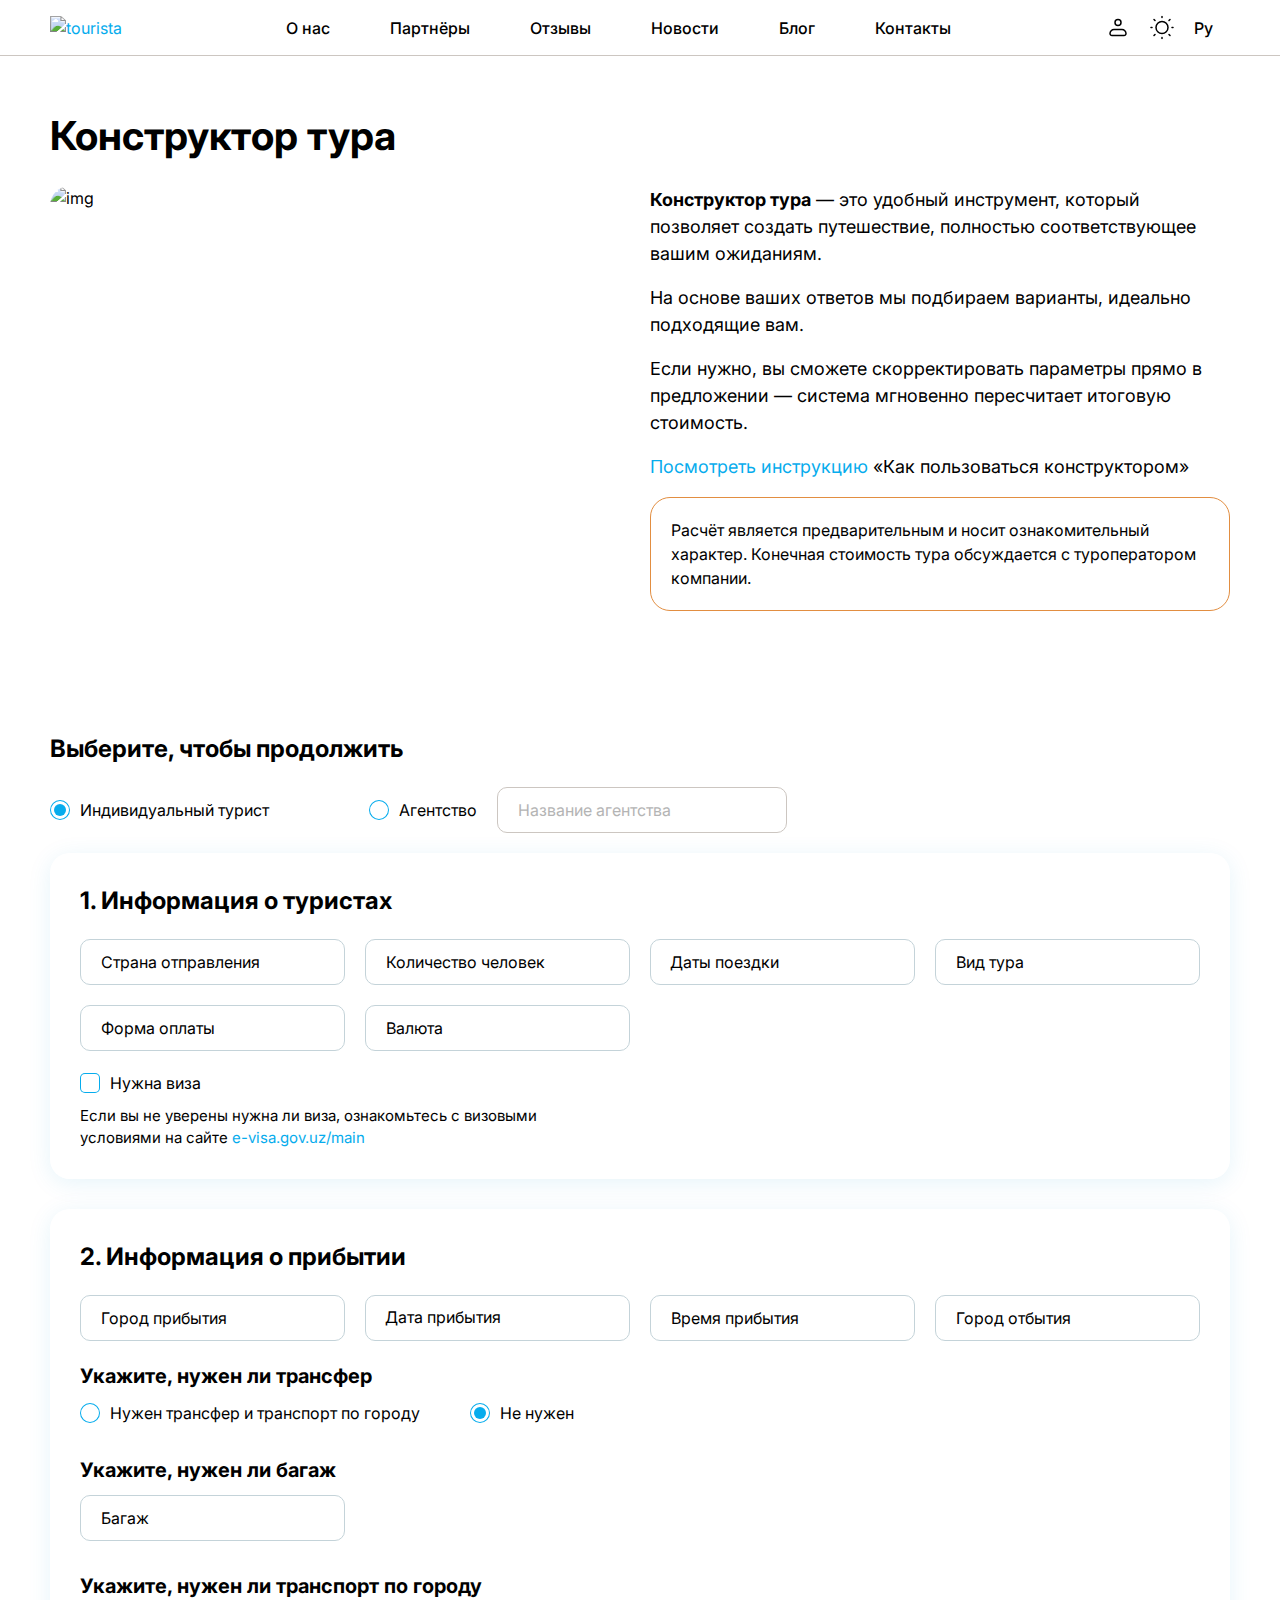
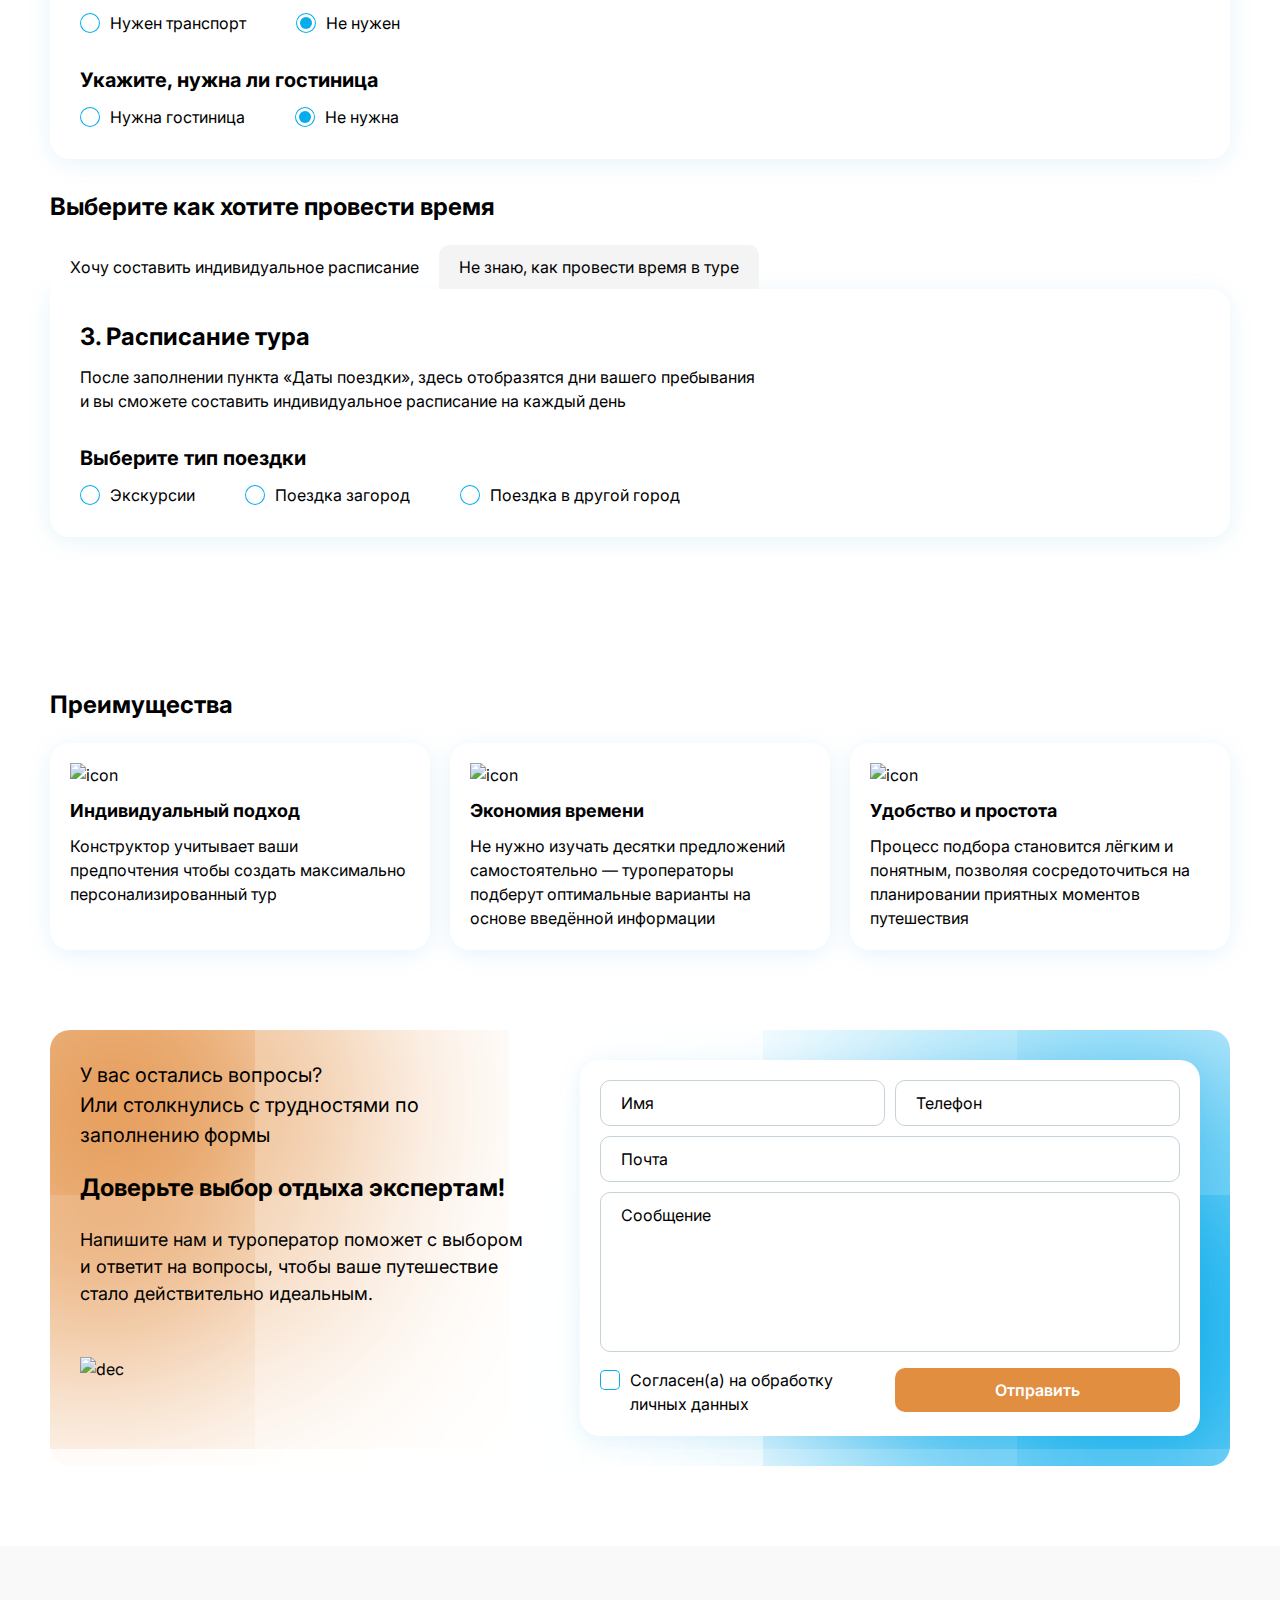
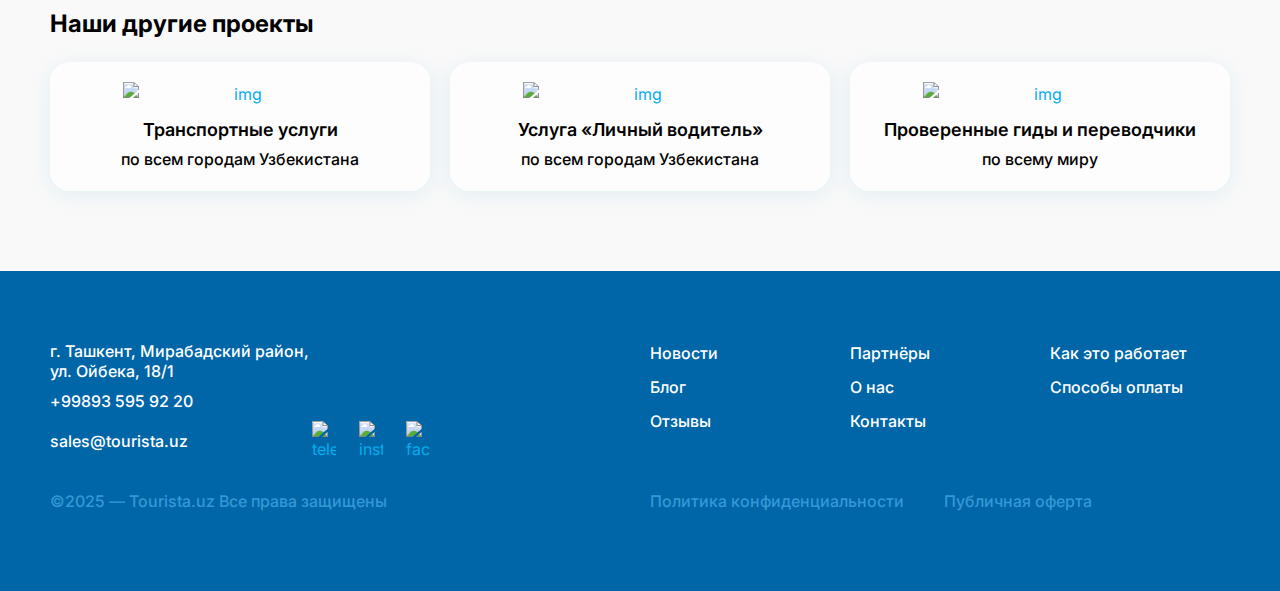
==== index.html @ d648e679 "Add files via upload" ====
<!DOCTYPE html>
<html lang="ru">
<head>

    <title>Tourista</title>
    <meta content="width=device-width,maximum-scale=1,initial-scale=1,user-scalable=0" name="viewport">
    <meta http-equiv="Content-Type" content="text/html;charset=UTF-8">
    
    <link rel="stylesheet" href="css/style.css" media="all">
    <link rel="stylesheet" href="css/swiper-bundle.min.css" media="all">
    <link rel="stylesheet" href="css/lightpick.min.css" media="all">

    <link href="favicon.ico" rel="shortcut icon">

</head>

<body>  

    <!-- wrapper Start -->
    <div class="wrapper">

        <!-- header Start -->
        <header class="header">
            <div class="header__container">
                <div class="header__in">
                    <div class="header__logo">
                        <a href="#">
                            <img src="img/src/logo.svg" alt="tourista">
                        </a>
                    </div>
                    <div class="header__md-col">
                        <nav class="main-nav">
                            <ul>
                                <li>
                                    <a href="#">О нас</a>
                                </li>
                                <li>
                                    <a href="#">Партнёры</a>
                                </li>
                                <li>
                                    <a href="#">Отзывы</a>
                                </li>
                                <li>
                                    <a href="#">Новости</a>
                                </li>
                                <li>
                                    <a href="#">Блог</a>
                                </li>
                                <li>
                                    <a href="#">Контакты</a>
                                </li>
                            </ul>
                        </nav>
                        <span class="header__phone">
                            <a href="tel:+998935959220">+99893 595 92 20</a>
                        </span>
                    </div>
                    <div class="user-panel">
                        <a href="#" class="personal-account">
                            <svg width="24" height="25" viewBox="0 0 24 25" fill="none" xmlns="http://www.w3.org/2000/svg">
                                <path d="M4 18.5C4 17.4391 4.42143 16.4217 5.17157 15.6716C5.92172 14.9214 6.93913 14.5 8 14.5H16C17.0609 14.5 18.0783 14.9214 18.8284 15.6716C19.5786 16.4217 20 17.4391 20 18.5C20 19.0304 19.7893 19.5391 19.4142 19.9142C19.0391 20.2893 18.5304 20.5 18 20.5H6C5.46957 20.5 4.96086 20.2893 4.58579 19.9142C4.21071 19.5391 4 19.0304 4 18.5Z" stroke-width="1.5" stroke-linejoin="round"/>
                                <path d="M12 10.5C13.6569 10.5 15 9.15685 15 7.5C15 5.84315 13.6569 4.5 12 4.5C10.3431 4.5 9 5.84315 9 7.5C9 9.15685 10.3431 10.5 12 10.5Z" stroke-width="1.5"/>
                            </svg>
                        </a>
                        <span class="color-btn">
                            <svg width="24" height="25" viewBox="0 0 24 25" fill="none" xmlns="http://www.w3.org/2000/svg">
                                <g clip-path="url(#clip0_8_1377)">
                                    <path d="M22 12.5H23M12 2.5V1.5M12 23.5V22.5M20 20.5L19 19.5M20 4.5L19 5.5M4 20.5L5 19.5M4 4.5L5 5.5M1 12.5H2M12 18.5C13.5913 18.5 15.1174 17.8679 16.2426 16.7426C17.3679 15.6174 18 14.0913 18 12.5C18 10.9087 17.3679 9.38258 16.2426 8.25736C15.1174 7.13214 13.5913 6.5 12 6.5C10.4087 6.5 8.88258 7.13214 7.75736 8.25736C6.63214 9.38258 6 10.9087 6 12.5C6 14.0913 6.63214 15.6174 7.75736 16.7426C8.88258 17.8679 10.4087 18.5 12 18.5Z" stroke-width="1.5" stroke-linecap="round" stroke-linejoin="round"/>
                                </g>
                                <defs>
                                    <clipPath id="clip0_8_1377">
                                        <rect width="24" height="24" fill="white" transform="translate(0 0.5)"/>
                                    </clipPath>
                                </defs>
                            </svg>
                        </span>
                        <div class="language">
                            <span class="language__text">Ру</span>
                            <div class="language__dropdown">
                                <ul class="language__list">
                                    <li>
                                        <a href="#">En</a>
                                    </li> 
                                    <li>
                                        <a href="#">Uz</a>
                                    </li>
                                </ul>
                            </div>
                        </div>
                    </div>
                    <div class="menu-btn"></div>
                </div>
            </div>
        </header>
        <!-- header end -->

        <!-- main Start -->
        <main class="main">
            <section class="info-section">
                <div class="info-section__container">
                    <h1 class="big-title">Конструктор тура</h1>
                    <div class="tour-info">
                        <div class="tour-info__img">
                            <img src="img/src/tour-img.jpg" alt="img">
                        </div>
                        <div class="tour-info__description">
                            <p><strong>Конструктор тура</strong> — это удобный инструмент, который позволяет создать путешествие, полностью соответствующее вашим ожиданиям.</p>
                            <p>На основе ваших ответов мы подбираем варианты, идеально подходящие вам.</p>
                            <p>Если нужно, вы сможете скорректировать параметры прямо в предложении — система мгновенно пересчитает итоговую стоимость.</p>
                            <p><a href="#">Посмотреть инструкцию</a> «Как пользоваться конструктором»</p>
                            <div class="note">
                                <p>Расчёт является предварительным и носит ознакомительный характер. Конечная стоимость тура обсуждается с туроператором компании.</p>
                            </div>
                        </div>
                    </div>
                </div>
            </section>
            <section class="constructor-section">
                <div class="constructor-section__dec"></div>
                <div class="constructor-section__container">
                    <div class="constructor-section__in">
                        <div class="constructor">
                            <form>
                                <h2 class="title">Выберите, чтобы продолжить</h2>
                                <div class="user-type-panel">
                                    <div class="user-type-panel__item">
                                        <div class="radio">
                                            <input id="tourist" type="radio" name="user-type" checked>
                                            <label for="tourist">Индивидуальный турист</label>
                                        </div>
                                    </div>
                                    <div class="user-type-panel__item">
                                        <div class="radio">
                                            <input id="agency" type="radio" name="user-type">
                                            <label for="agency">Агентство</label>
                                        </div>
                                        <input class="user-type-panel__agency-name" type="text" placeholder="Название агентства" disabled>
                                    </div>
                                </div>
                                <div class="constructor-widget">
                                    <h3 class="title">1. Информация о туристах</h3>
                                    <div class="field-list field-list_indent-bt-sm">
                                        <div class="field-list__item">
                                            <div class="select">
                                                <input type="text">
                                                <span class="select__placeholder-text">Страна отправления</span>
                                                <span class="select__text"></span>
                                                <div class="select__dropdown">
                                                    <div class="vertical-scroll swiper">
                                                        <div class="swiper-wrapper">
                                                            <div class="swiper-slide">
                                                                <ul>
                                                                    <li>Алжир</li>
                                                                    <li>Аргентина</li>  
                                                                    <li>Беларусь</li>  
                                                                    <li>Бельгия</li>  
                                                                    <li>Великобритания</li>  
                                                                    <li>Германия</li>  
                                                                    <li>Египет</li>  
                                                                    <li>Индия</li>  
                                                                    <li>Италия</li>  
                                                                    <li>Испания</li>  
                                                                    <li>Канада</li>  
                                                                    <li>Китай</li>  
                                                                    <li>США</li>  
                                                                    <li>Франция</li>
                                                                </ul>
                                                            </div>
                                                        </div>
                                                        <div class="swiper-scrollbar"></div>
                                                    </div>
                                                </div>
                                            </div>
                                        </div>
                                        <div class="field-list__item">
                                            <div class="select-quantity">
                                                <input class="select-quantity__main-input" type="text">
                                                <span class="select-quantity__placeholder-text">Количество человек</span>
                                                <span class="select-quantity__text"></span>
                                                <div class="select-quantity__dropdown">
                                                    <div class="switch-input-list">
                                                        <div class="switch-input switch-input_border-none">
                                                            <span class="switch-input__remove">Убрать</span>
                                                            <div class="switch-input__in">
                                                                <input type="text">
                                                                <div class="switch-input__number-wrap">
                                                                    <span class="switch-input__number"></span>
                                                                </div>
                                                                <span class="switch-input__text">Взрослых</span>
                                                            </div>
                                                            <span class="switch-input__add">Добавить</span>
                                                        </div>
                                                        <div id="year-1" class="switch-input hidden">
                                                            <span class="switch-input__remove">Убрать</span>
                                                            <div class="switch-input__in">
                                                                <span class="switch-input__text">До года</span>
                                                                <input type="text">
                                                                <div class="switch-input__number-wrap">
                                                                    (<span class="switch-input__number"></span>)
                                                                </div>
                                                            </div>
                                                            <span class="switch-input__add">Добавить</span>
                                                        </div>
                                                        <div id="year-2" class="switch-input hidden">
                                                            <span class="switch-input__remove">Убрать</span>
                                                            <div class="switch-input__in">
                                                                <span class="switch-input__text">2 года</span>
                                                                <input type="text">
                                                                <div class="switch-input__number-wrap">
                                                                    (<span class="switch-input__number"></span>)
                                                                </div>
                                                            </div>
                                                            <span class="switch-input__add">Добавить</span>
                                                        </div>
                                                        <div id="year-3" class="switch-input hidden">
                                                            <span class="switch-input__remove">Убрать</span>
                                                            <div class="switch-input__in">
                                                                <span class="switch-input__text">3 года</span>
                                                                <input type="text">
                                                                <div class="switch-input__number-wrap">
                                                                    (<span class="switch-input__number"></span>)
                                                                </div>
                                                            </div>
                                                            <span class="switch-input__add">Добавить</span>
                                                        </div>
                                                        <div id="year-4" class="switch-input hidden">
                                                            <span class="switch-input__remove">Убрать</span>
                                                            <div class="switch-input__in">
                                                                <span class="switch-input__text">4 года</span>
                                                                <input type="text">
                                                                <div class="switch-input__number-wrap">
                                                                    (<span class="switch-input__number"></span>)
                                                                </div>
                                                            </div>
                                                            <span class="switch-input__add">Добавить</span>
                                                        </div>
                                                        <div id="year-5" class="switch-input hidden">
                                                            <span class="switch-input__remove">Убрать</span>
                                                            <div class="switch-input__in">
                                                                <span class="switch-input__text">5 лет</span>
                                                                <input type="text">
                                                                <div class="switch-input__number-wrap">
                                                                    (<span class="switch-input__number"></span>)
                                                                </div>
                                                            </div>
                                                            <span class="switch-input__add">Добавить</span>
                                                        </div>
                                                        <div id="year-6" class="switch-input hidden">
                                                            <span class="switch-input__remove">Убрать</span>
                                                            <div class="switch-input__in">
                                                                <span class="switch-input__text">6 лет</span>
                                                                <input type="text">
                                                                <div class="switch-input__number-wrap">
                                                                    (<span class="switch-input__number"></span>)
                                                                </div>
                                                            </div>
                                                            <span class="switch-input__add">Добавить</span>
                                                        </div>
                                                        <div id="year-7" class="switch-input hidden">
                                                            <span class="switch-input__remove">Убрать</span>
                                                            <div class="switch-input__in">
                                                                <span class="switch-input__text">7 лет</span>
                                                                <input type="text">
                                                                <div class="switch-input__number-wrap">
                                                                    (<span class="switch-input__number"></span>)
                                                                </div>
                                                            </div>
                                                            <span class="switch-input__add">Добавить</span>
                                                        </div>
                                                        <div id="year-8" class="switch-input hidden">
                                                            <span class="switch-input__remove">Убрать</span>
                                                            <div class="switch-input__in">
                                                                <span class="switch-input__text">8 лет</span>
                                                                <input type="text">
                                                                <div class="switch-input__number-wrap">
                                                                    (<span class="switch-input__number"></span>)
                                                                </div>
                                                            </div>
                                                            <span class="switch-input__add">Добавить</span>
                                                        </div>
                                                        <div id="year-9" class="switch-input hidden">
                                                            <span class="switch-input__remove">Убрать</span>
                                                            <div class="switch-input__in">
                                                                <span class="switch-input__text">9 лет</span>
                                                                <input type="text">
                                                                <div class="switch-input__number-wrap">
                                                                    (<span class="switch-input__number"></span>)
                                                                </div>
                                                            </div>
                                                            <span class="switch-input__add">Добавить</span>
                                                        </div>
                                                        <div id="year-10" class="switch-input hidden">
                                                            <span class="switch-input__remove">Убрать</span>
                                                            <div class="switch-input__in">
                                                                <span class="switch-input__text">10 лет</span>
                                                                <input type="text">
                                                                <div class="switch-input__number-wrap">
                                                                    (<span class="switch-input__number"></span>)
                                                                </div>
                                                            </div>
                                                            <span class="switch-input__add">Добавить</span>
                                                        </div>
                                                        <div id="year-11" class="switch-input hidden">
                                                            <span class="switch-input__remove">Убрать</span>
                                                            <div class="switch-input__in">
                                                                <span class="switch-input__text">11 лет</span>
                                                                <input type="text">
                                                                <div class="switch-input__number-wrap">
                                                                    (<span class="switch-input__number"></span>)
                                                                </div>
                                                            </div>
                                                            <span class="switch-input__add">Добавить</span>
                                                        </div>
                                                        <div id="year-12" class="switch-input hidden">
                                                            <span class="switch-input__remove">Убрать</span>
                                                            <div class="switch-input__in">
                                                                <span class="switch-input__text">12 лет</span>
                                                                <input type="text">
                                                                <div class="switch-input__number-wrap">
                                                                    (<span class="switch-input__number"></span>)
                                                                </div>
                                                            </div>
                                                            <span class="switch-input__add">Добавить</span>
                                                        </div>
                                                        <div id="year-13" class="switch-input hidden">
                                                            <span class="switch-input__remove">Убрать</span>
                                                            <div class="switch-input__in">
                                                                <span class="switch-input__text">13 лет</span>
                                                                <input type="text">
                                                                <div class="switch-input__number-wrap">
                                                                    (<span class="switch-input__number"></span>)
                                                                </div>
                                                            </div>
                                                            <span class="switch-input__add">Добавить</span>
                                                        </div>
                                                        <div id="year-14" class="switch-input hidden">
                                                            <span class="switch-input__remove">Убрать</span>
                                                            <div class="switch-input__in">
                                                                <span class="switch-input__text">14 лет</span>
                                                                <input type="text">
                                                                <div class="switch-input__number-wrap">
                                                                    (<span class="switch-input__number"></span>)
                                                                </div>
                                                            </div>
                                                            <span class="switch-input__add">Добавить</span>
                                                        </div>
                                                        <div id="year-15" class="switch-input hidden">
                                                            <span class="switch-input__remove">Убрать</span>
                                                            <div class="switch-input__in">
                                                                <span class="switch-input__text">15 лет</span>
                                                                <input type="text">
                                                                <div class="switch-input__number-wrap">
                                                                    (<span class="switch-input__number"></span>)
                                                                </div>
                                                            </div>
                                                            <span class="switch-input__add">Добавить</span>
                                                        </div>
                                                    </div>
                                                    <div class="select-age">
                                                        <span class="select-age__text">Добавить ребенка</span>
                                                        <div class="select-age__dropdown">
                                                            <div class="vertical-scroll swiper">
                                                                <div class="swiper-wrapper">
                                                                    <div class="swiper-slide">
                                                                        <ul>
                                                                            <li data-age="year-1">До 1 года</li>
                                                                            <li data-age="year-2">2 года</li>
                                                                            <li data-age="year-3">3 года</li>
                                                                            <li data-age="year-4">4 года</li>
                                                                            <li data-age="year-5">5 года</li>
                                                                            <li data-age="year-6">6 года</li>
                                                                            <li data-age="year-7">7 лет</li>
                                                                            <li data-age="year-8">8 лет</li>
                                                                            <li data-age="year-9">9 лет</li>
                                                                            <li data-age="year-10">10 лет</li>
                                                                            <li data-age="year-11">11 лет</li>
                                                                            <li data-age="year-12">12 лет</li>
                                                                            <li data-age="year-13">13 лет</li>
                                                                            <li data-age="year-14">14 лет</li>
                                                                            <li data-age="year-15">15 лет</li>
                                                                        </ul>
                                                                    </div>
                                                                </div>
                                                                <div class="swiper-scrollbar"></div>
                                                            </div>
                                                        </div>
                                                    </div>
                                                </div>
                                            </div>
                                        </div>
                                        <div class="field-list__item">
                                            <div class="date-trip-input">
                                                <label for="date-trip" class="date-trip-input__text">Даты поездки</label>
                                                <input type="text" id="date-trip">
                                            </div>
                                        </div>
                                        <div class="field-list__item">
                                            <div class="select">
                                                <input type="text">
                                                <span class="select__placeholder-text">Вид тура</span>
                                                <span class="select__text"></span>
                                                <div class="select__dropdown">
                                                    <div class="vertical-scroll swiper">
                                                        <div class="swiper-wrapper">
                                                            <div class="swiper-slide">
                                                                <ul>
                                                                    <li>Активный</li>
                                                                    <li>Гастрономический</li>  
                                                                    <li>Классический</li>  
                                                                    <li>Культурно-познавательный</li>  
                                                                    <li>Этнографический</li>  
                                                                    <li>Фестивальный</li>
                                                                </ul>
                                                            </div>
                                                        </div>
                                                        <div class="swiper-scrollbar"></div>
                                                    </div>
                                                </div>
                                            </div>
                                        </div>
                                        <div class="field-list__item">
                                            <div class="select">
                                                <input type="text">
                                                <span class="select__placeholder-text">Форма оплаты</span>
                                                <span class="select__text"></span>
                                                <div class="select__dropdown">
                                                    <div class="vertical-scroll swiper">
                                                        <div class="swiper-wrapper">
                                                            <div class="swiper-slide">
                                                                <ul>
                                                                    <li>Наличные</li>
                                                                    <li>Карта</li>  
                                                                    <li>Банковский перевод</li>
                                                                </ul>
                                                            </div>
                                                        </div>
                                                        <div class="swiper-scrollbar"></div>
                                                    </div>
                                                </div>
                                            </div>
                                        </div>
                                        <div class="field-list__item">
                                            <div class="select">
                                                <input type="text">
                                                <span class="select__placeholder-text">Валюта</span>
                                                <span class="select__text"></span>
                                                <div class="select__dropdown">
                                                    <div class="vertical-scroll swiper">
                                                        <div class="swiper-wrapper">
                                                            <div class="swiper-slide">
                                                                <ul>
                                                                    <li>USD</li>  
                                                                    <li>EUR</li>  
                                                                    <li>UZS</li>  
                                                                    <li>RUB</li>
                                                                </ul>
                                                            </div>
                                                        </div>
                                                        <div class="swiper-scrollbar"></div>
                                                    </div>
                                                </div>
                                            </div>
                                        </div>
                                    </div>
                                    <div class="constructor-widget__info-col">
                                        <div class="checkbox">
                                            <input id="need" type="checkbox">
                                            <label for="need">Нужна виза</label>
                                        </div>
                                        <p class="constructor-widget__small-text">Если вы не уверены нужна ли виза, ознакомьтесь с визовыми<br> условиями на сайте <a href="#">e-visa.gov.uz/main</a></p>
                                    </div>
                                </div>
                                <div class="constructor-widget"><!-- изначально суда будет добавлен доп. кдасс disabled и после заполнения предыдущего блока, он будет удаляться -->
                                    <h3 class="title">2. Информация о прибытии</h3>
                                    <div class="field-list field-list_indent-bt-sm">
                                        <div class="field-list__item">
                                            <div class="select">
                                                <input type="text">
                                                <span class="select__placeholder-text">Город прибытия</span>
                                                <span class="select__text"></span>
                                                <div class="select__dropdown">
                                                    <div class="vertical-scroll swiper">
                                                        <div class="swiper-wrapper">
                                                            <div class="swiper-slide">
                                                                <ul>
                                                                    <li>Андижан</li>  
                                                                    <li>Бухара</li>  
                                                                    <li>Коканд</li>  
                                                                    <li>Самарканд</li>  
                                                                    <li>Ташкент</li>  
                                                                    <li>Ургенч</li>  
                                                                    <li>Фергана</li>  
                                                                    <li>Хива</li>  
                                                                    <li>Навои</li>  
                                                                    <li>Джизак</li>  
                                                                    <li>Нукус</li>  
                                                                    <li>Термез</li>  
                                                                    <li>Карши</li>  
                                                                    <li>Гулистан</li>
                                                                </ul>
                                                            </div>
                                                        </div>
                                                        <div class="swiper-scrollbar"></div>
                                                    </div>
                                                </div>
                                            </div>
                                        </div>
                                        <div class="field-list__item">
                                            <div class="field-date">
                                                <input type="text">
                                                <span class="field-date__text">Дата прибытия</span>
                                            </div>
                                        </div>
                                        <div class="field-list__item">
                                            <div class="select-time">
                                                <input class="select-time__input" type="text">
                                                <span class="select-time__placeholder-text">Время прибытия</span>
                                                <span class="select-time__text"></span>
                                                <div class="select-time__dropdown">
                                                    <div class="select-time__fields">
                                                        <input class="select-time__hour" type="text" placeholder="00ч.">
                                                        <span>:</span>
                                                        <input class="select-time__minute" type="text" placeholder="00м.">
                                                    </div>
                                                    <span class="btn btn_full-size disabled">Сохранить</span>
                                                </div>
                                            </div>
                                        </div>
                                        <div class="field-list__item">
                                            <div class="select">
                                                <input type="text">
                                                <span class="select__placeholder-text">Город отбытия</span>
                                                <span class="select__text"></span>
                                                <div class="select__dropdown">
                                                    <div class="vertical-scroll swiper">
                                                        <div class="swiper-wrapper">
                                                            <div class="swiper-slide">
                                                                <ul>
                                                                    <li>Андижан</li>  
                                                                    <li>Бухара</li>  
                                                                    <li>Коканд</li>  
                                                                    <li>Самарканд</li>  
                                                                    <li>Ташкент</li>  
                                                                    <li>Ургенч</li>  
                                                                    <li>Фергана</li>  
                                                                    <li>Хива</li>  
                                                                    <li>Навои</li>  
                                                                    <li>Джизак</li>  
                                                                    <li>Нукус</li>  
                                                                    <li>Термез</li>  
                                                                    <li>Карши</li>  
                                                                    <li>Гулистан</li>
                                                                </ul>
                                                            </div>
                                                        </div>
                                                        <div class="swiper-scrollbar"></div>
                                                    </div>
                                                </div>
                                            </div>
                                        </div>
                                    </div>
                                    <div class="choice-panel">
                                        <h4 class="small-title">Укажите, нужен ли трансфер</h4>
                                        <div id="transfer-nav" class="radio-list radio-list_pos-horizontal">
                                            <div class="radio-list__item">
                                                <div class="radio">
                                                    <input id="need-transfer" type="radio" name="transfer">
                                                    <label for="need-transfer">Нужен трансфер и транспорт по городу</label>
                                                </div>
                                            </div>
                                            <div class="radio-list__item">
                                                <div class="radio">
                                                    <input id="cancel-transfer" type="radio" name="transfer" checked>
                                                    <label for="cancel-transfer">Не нужен</label>
                                                </div>
                                            </div>
                                        </div>
                                    </div>
                                    <div id="transfer" class="constructor-widget__dropdown">
                                        <div class="field-list field-list_indent-bt-sm">
                                            <div class="field-list__item">
                                                <div class="select">
                                                    <input type="text">
                                                    <span class="select__placeholder-text">Пункт прибытия</span>
                                                    <span class="select__text"></span>
                                                    <div class="select__dropdown">
                                                        <div class="vertical-scroll swiper">
                                                            <div class="swiper-wrapper">
                                                                <div class="swiper-slide">
                                                                    <ul>
                                                                        <li>Международный аэропорт</li>  
                                                                        <li>Местный аэропорт</li>  
                                                                        <li>Северный вокзал</li>  
                                                                        <li>Южный вокзал</li>  
                                                                        <li>КПП (название)</li>
                                                                    </ul>
                                                                </div>
                                                            </div>
                                                            <div class="swiper-scrollbar"></div>
                                                        </div>
                                                    </div>
                                                </div>
                                            </div>
                                        </div>
                                        <div class="transport">
                                            <div class="transport__item">
                                                <input type="checkbox" name="transport">
                                                <div class="transport__content">
                                                    <div class="transport__img">
                                                        <img src="img/cars/transport-img-1.jpg" alt="car">
                                                    </div>
                                                    <span class="transport__title">Легковой авто (1-2 чел)</span>
                                                    <div class="transport__passengers">
                                                        <label>Укажите кол-во</label>
                                                        <input class="custom-number" type="number" min="1" max="2">
                                                    </div>
                                                </div>
                                            </div>
                                            <div class="transport__item">
                                                <input type="checkbox" name="transport">
                                                <div class="transport__content">
                                                    <div class="transport__img">
                                                        <img src="img/cars/transport-img-2.jpg" alt="car">
                                                    </div>
                                                    <span class="transport__title">Минивен (3-6 чел)</span>
                                                    <div class="transport__passengers">
                                                        <label>Укажите кол-во</label>
                                                        <input class="custom-number" type="number" min="3" max="6">
                                                    </div>
                                                </div>
                                            </div>
                                            <div class="transport__item">
                                                <input type="checkbox" name="transport">
                                                <div class="transport__content">
                                                    <div class="transport__img">
                                                        <img src="img/cars/transport-img-3.jpg" alt="car">
                                                    </div>
                                                    <span class="transport__title">Микроавтобус (7-10 чел)</span>
                                                    <div class="transport__passengers">
                                                        <label>Укажите кол-во</label>
                                                        <input class="custom-number" type="number" min="7" max="10">
                                                    </div>
                                                </div>
                                            </div>
                                            <div class="transport__item">
                                                <input type="checkbox" name="transport">
                                                <div class="transport__content">
                                                    <div class="transport__img">
                                                        <img src="img/cars/transport-img-3.jpg" alt="car">
                                                    </div>
                                                    <span class="transport__title">Микроавтобус (12-15 чел)</span>
                                                    <div class="transport__passengers">
                                                        <label>Укажите кол-во</label>
                                                        <input class="custom-number" type="number" min="12" max="15">
                                                    </div>
                                                </div>
                                            </div>
                                            <div class="transport__item">
                                                <input type="checkbox" name="transport">
                                                <div class="transport__content">
                                                    <div class="transport__img">
                                                        <img src="img/cars/transport-img-4.jpg" alt="car">
                                                    </div>
                                                    <span class="transport__title">Автобус (16-30 чел)</span>
                                                    <div class="transport__passengers">
                                                        <label>Укажите кол-во</label>
                                                        <input class="custom-number" type="number" min="16" max="30">
                                                    </div>
                                                </div>
                                            </div>
                                            <div class="transport__item">
                                                <input type="checkbox" name="transport">
                                                <div class="transport__content">
                                                    <div class="transport__img">
                                                        <img src="img/cars/transport-img-4.jpg" alt="car">
                                                    </div>
                                                    <span class="transport__title">Автобус (30-40 чел)</span>
                                                    <div class="transport__passengers">
                                                        <label>Укажите кол-во</label>
                                                        <input class="custom-number" type="number" min="30" max="40">
                                                    </div>
                                                </div>
                                            </div>
                                            <div class="transport__item">
                                                <input type="checkbox" name="transport">
                                                <div class="transport__content">
                                                    <div class="transport__img">
                                                        <img src="img/cars/transport-img-4.jpg" alt="car">
                                                    </div>
                                                    <span class="transport__title">Автобус (40-50 чел)</span>
                                                    <div class="transport__passengers">
                                                        <label>Укажите кол-во</label>
                                                        <input class="custom-number" type="number" min="40" max="50">
                                                    </div>
                                                </div>
                                            </div>
                                        </div>
                                    </div>
                                    <div class="choice-panel choice-panel_indent-top">
                                        <h4 class="small-title">Укажите, нужен ли багаж</h4>
                                        <div class="field-list">
                                            <div class="field-list__item">
                                                <div class="select">
                                                    <input type="text">
                                                    <span class="select__placeholder-text">Багаж</span>
                                                    <span class="select__text"></span>
                                                    <div class="select__dropdown">
                                                        <div class="vertical-scroll swiper">
                                                            <div class="swiper-wrapper">
                                                                <div class="swiper-slide">
                                                                    <ul>
                                                                        <li>Без багажа</li>
                                                                        <li>Багаж</li>  
                                                                        <li>Ручная кладь</li>
                                                                        <li>Багаж + Ручная кладь</li>
                                                                    </ul>
                                                                </div>
                                                            </div>
                                                            <div class="swiper-scrollbar"></div>
                                                        </div>
                                                    </div>
                                                </div>
                                            </div>
                                        </div>
                                    </div>
                                    <div id="transfer-city-nav" class="choice-panel choice-panel_indent-top">
                                        <h4 class="small-title">Укажите, нужен ли транспорт по городу</h4>
                                        <div class="radio-list radio-list_pos-horizontal">
                                            <div class="radio-list__item">
                                                <div id="transportation-city-btn" class="radio">
                                                    <input id="need-transport-2" type="radio" name="need-transport-2">
                                                    <label for="need-transport-2">Нужен транспорт</label>
                                                </div>
                                            </div>
                                            <div class="radio-list__item">
                                                <div class="radio">
                                                    <input id="cancel-transfer-2" type="radio" name="need-transport-2" checked>
                                                    <label for="cancel-transfer-2">Не нужен</label>
                                                </div>
                                            </div>
                                        </div>
                                    </div>
                                    <div id="transfer-city" class="constructor-widget__dropdown">
                                        <div class="field-list field-list_indent-bt-sm">
                                            <div class="field-list__item">
                                                <div class="select">
                                                    <input type="text">
                                                    <span class="select__placeholder-text">Выберите время</span>
                                                    <span class="select__text"></span>
                                                    <div class="select__dropdown">
                                                        <div class="vertical-scroll swiper">
                                                            <div class="swiper-wrapper">
                                                                <div class="swiper-slide">
                                                                    <ul>
                                                                        <li>Полдня (5-6 часов)</li>  
                                                                        <li>Целый день (8-12 часов)</li>
                                                                    </ul>
                                                                </div>
                                                            </div>
                                                            <div class="swiper-scrollbar"></div>
                                                        </div>
                                                    </div>
                                                </div>
                                            </div>
                                        </div>
                                        <div class="transport">
                                            <div class="transport__item">
                                                <input type="checkbox" name="transportation-city">
                                                <div class="transport__content">
                                                    <div class="transport__img">
                                                        <img src="img/cars/transport-img-1.jpg" alt="car">
                                                    </div>
                                                    <span class="transport__title">Легковой авто (1-2 чел)</span>
                                                    <div class="transport__passengers">
                                                        <label>Укажите кол-во</label>
                                                        <input class="custom-number" type="number" min="1" max="2">
                                                    </div>
                                                </div>
                                            </div>
                                            <div class="transport__item">
                                                <input type="checkbox" name="transportation-city">
                                                <div class="transport__content">
                                                    <div class="transport__img">
                                                        <img src="img/cars/transport-img-2.jpg" alt="car">
                                                    </div>
                                                    <span class="transport__title">Минивен (3-6 чел)</span>
                                                    <div class="transport__passengers">
                                                        <label>Укажите кол-во</label>
                                                        <input class="custom-number" type="number" min="3" max="6">
                                                    </div>
                                                </div>
                                            </div>
                                            <div class="transport__item">
                                                <input type="checkbox" name="transportation-city">
                                                <div class="transport__content">
                                                    <div class="transport__img">
                                                        <img src="img/cars/transport-img-3.jpg" alt="car">
                                                    </div>
                                                    <span class="transport__title">Микроавтобус (7-10 чел)</span>
                                                    <div class="transport__passengers">
                                                        <label>Укажите кол-во</label>
                                                        <input class="custom-number" type="number" min="7" max="10">
                                                    </div>
                                                </div>
                                            </div>
                                            <div class="transport__item">
                                                <input type="checkbox" name="transportation-city">
                                                <div class="transport__content">
                                                    <div class="transport__img">
                                                        <img src="img/cars/transport-img-3.jpg" alt="car">
                                                    </div>
                                                    <span class="transport__title">Микроавтобус (12-15 чел)</span>
                                                    <div class="transport__passengers">
                                                        <label>Укажите кол-во</label>
                                                        <input class="custom-number" type="number" min="12" max="15">
                                                    </div>
                                                </div>
                                            </div>
                                            <div class="transport__item">
                                                <input type="checkbox" name="transportation-city">
                                                <div class="transport__content">
                                                    <div class="transport__img">
                                                        <img src="img/cars/transport-img-4.jpg" alt="car">
                                                    </div>
                                                    <span class="transport__title">Автобус (16-30 чел)</span>
                                                    <div class="transport__passengers">
                                                        <label>Укажите кол-во</label>
                                                        <input class="custom-number" type="number" min="16" max="30">
                                                    </div>
                                                </div>
                                            </div>
                                            <div class="transport__item">
                                                <input type="checkbox" name="transportation-city">
                                                <div class="transport__content">
                                                    <div class="transport__img">
                                                        <img src="img/cars/transport-img-4.jpg" alt="car">
                                                    </div>
                                                    <span class="transport__title">Автобус (30-40 чел)</span>
                                                    <div class="transport__passengers">
                                                        <label>Укажите кол-во</label>
                                                        <input class="custom-number" type="number" min="30" max="40">
                                                    </div>
                                                </div>
                                            </div>
                                            <div class="transport__item">
                                                <input type="checkbox" name="transportation-city">
                                                <div class="transport__content">
                                                    <div class="transport__img">
                                                        <img src="img/cars/transport-img-4.jpg" alt="car">
                                                    </div>
                                                    <span class="transport__title">Автобус (40-50 чел)</span>
                                                    <div class="transport__passengers">
                                                        <label>Укажите кол-во</label>
                                                        <input class="custom-number" type="number" min="40" max="50">
                                                    </div>
                                                </div>
                                            </div>
                                        </div>
                                    </div>
                                    <div id="n-hotel-nav" class="choice-panel choice-panel_indent-top">
                                        <h4 class="small-title">Укажите, нужна ли гостиница</h4>
                                        <div class="radio-list radio-list_pos-horizontal">
                                            <div class="radio-list__item">
                                                <div class="radio">
                                                    <input id="need-hotel" type="radio" name="hotel">
                                                    <label for="need-hotel">Нужна гостиница</label>
                                                </div>
                                            </div>
                                            <div class="radio-list__item">
                                                <div class="radio">
                                                    <input id="cancel-hotel" type="radio" name="hotel" checked>
                                                    <label for="cancel-hotel">Не нужна</label>
                                                </div>
                                            </div>
                                        </div>
                                    </div>
                                    <div id="n-hotel" class="constructor-widget__dropdown">
                                        <div class="field-list field-list_indent-bt-sm">
                                            <div class="field-list__item">
                                                <div class="select">
                                                    <input type="text">
                                                    <span class="select__placeholder-text">Выберите тип</span>
                                                    <span class="select__text"></span>
                                                    <div class="select__dropdown">
                                                        <div class="vertical-scroll swiper">
                                                            <div class="swiper-wrapper">
                                                                <div class="swiper-slide">
                                                                    <ul>
                                                                        <li class="room-link">Гостевой дом</li>  
                                                                        <li class="hostel-link">Хостел</li>  
                                                                        <li class="room-link">3 &#9733;</li>
                                                                        <li class="room-link">4 &#9733;</li>
                                                                        <li class="room-link">5 &#9733;</li>
                                                                    </ul>
                                                                </div>
                                                            </div>
                                                            <div class="swiper-scrollbar"></div>
                                                        </div>
                                                    </div>
                                                </div>
                                            </div>
                                            <div class="field-list__item room-field disabled">
                                                <div class="select">
                                                    <input type="text">
                                                    <span class="select__placeholder-text">Выберите номер</span>
                                                    <span class="select__text"></span>
                                                    <div class="select__dropdown">
                                                        <div class="vertical-scroll swiper">
                                                            <div class="swiper-wrapper">
                                                                <div class="swiper-slide">
                                                                    <ul>
                                                                        <li>Стандарт</li>  
                                                                        <li>Делюкс</li>  
                                                                        <li>Люкс</li>
                                                                    </ul>
                                                                </div>
                                                            </div>
                                                            <div class="swiper-scrollbar"></div>
                                                        </div>
                                                    </div>
                                                </div>
                                            </div>
                                            <div class="field-list__item room-field disabled">
                                                <div class="select-rooms">
                                                    <input class="select-rooms__main-input" type="text">
                                                    <span class="select-rooms__placeholder-text">Выберите количество</span>
                                                    <span class="select-rooms__text"></span>
                                                    <div class="select-rooms__dropdown">
                                                        <div class="switch-input-list">
                                                            <div id="hotel-room-1" class="switch-input hidden">
                                                                <span class="switch-input__remove">Убрать</span>
                                                                <div class="switch-input__in">
                                                                    <span class="switch-input__text">Одноместный</span>
                                                                    <input type="text">
                                                                    <div class="switch-input__number-wrap">
                                                                        (<span class="switch-input__number"></span>)
                                                                    </div>
                                                                </div>
                                                                <span class="switch-input__add">Добавить</span>
                                                            </div>
                                                            <div id="hotel-room-2" class="switch-input hidden">
                                                                <span class="switch-input__remove">Убрать</span>
                                                                <div class="switch-input__in">
                                                                    <span class="switch-input__text">Двухместный</span>
                                                                    <input type="text">
                                                                    <div class="switch-input__number-wrap">
                                                                        (<span class="switch-input__number"></span>)
                                                                    </div>
                                                                </div>
                                                                <span class="switch-input__add">Добавить</span>
                                                            </div>
                                                            <div id="hotel-room-3" class="switch-input hidden">
                                                                <span class="switch-input__remove">Убрать</span>
                                                                <div class="switch-input__in">
                                                                    <span class="switch-input__text">Трехместный</span>
                                                                    <input type="text">
                                                                    <div class="switch-input__number-wrap">
                                                                        (<span class="switch-input__number"></span>)
                                                                    </div>
                                                                </div>
                                                                <span class="switch-input__add">Добавить</span>
                                                            </div>
                                                        </div>
                                                        <div class="select-quantities">
                                                            <span class="select-quantities__text">Добавить номер</span>
                                                            <div class="select-quantities__dropdown">
                                                                <div class="vertical-scroll swiper">
                                                                    <div class="swiper-wrapper">
                                                                        <div class="swiper-slide">
                                                                            <ul>
                                                                                <li data-room="hotel-room-1">Одноместный</li>
                                                                                <li data-room="hotel-room-2">Двухместный</li>
                                                                                <li data-room="hotel-room-3">Трехместный</li>
                                                                            </ul>
                                                                        </div>
                                                                    </div>
                                                                    <div class="swiper-scrollbar"></div>
                                                                </div>
                                                            </div>
                                                        </div>
                                                    </div>
                                                </div>
                                            </div>
                                            <div class="field-list__item hostel-field disabled">
                                                <div class="select">
                                                    <input type="text">
                                                    <span class="select__placeholder-text">Выберите номер</span>
                                                    <span class="select__text"></span>
                                                    <div class="select__dropdown">
                                                        <div class="vertical-scroll swiper">
                                                            <div class="swiper-wrapper">
                                                                <div class="swiper-slide">
                                                                    <ul>
                                                                        <li>Общая комната</li>  
                                                                        <li>Одноместная комната</li>  
                                                                        <li>Двухместная комната</li>
                                                                    </ul>
                                                                </div>
                                                            </div>
                                                            <div class="swiper-scrollbar"></div>
                                                        </div>
                                                    </div>
                                                </div>
                                            </div>
                                            <div class="field-list__item hostel-field disabled">
                                                <div class="select-rooms">
                                                    <input class="select-rooms__main-input" type="text">
                                                    <span class="select-rooms__placeholder-text">Количество кроватей</span>
                                                    <span class="select-rooms__text"></span>
                                                    <div class="select-rooms__dropdown">
                                                        <div class="switch-input-list">
                                                            <div id="bed-1" class="switch-input hidden">
                                                                <span class="switch-input__remove">Убрать</span>
                                                                <div class="switch-input__in">
                                                                    <span class="switch-input__text">Отдельная</span>
                                                                    <input type="text">
                                                                    <div class="switch-input__number-wrap">
                                                                        (<span class="switch-input__number"></span>)
                                                                    </div>
                                                                </div>
                                                                <span class="switch-input__add">Добавить</span>
                                                            </div>
                                                            <div id="bed-2" class="switch-input hidden">
                                                                <span class="switch-input__remove">Убрать</span>
                                                                <div class="switch-input__in">
                                                                    <span class="switch-input__text">Двухярусная</span>
                                                                    <input type="text">
                                                                    <div class="switch-input__number-wrap">
                                                                        (<span class="switch-input__number"></span>)
                                                                    </div>
                                                                </div>
                                                                <span class="switch-input__add">Добавить</span>
                                                            </div>
                                                            <div id="bed-3" class="switch-input hidden">
                                                                <span class="switch-input__remove">Убрать</span>
                                                                <div class="switch-input__in">
                                                                    <span class="switch-input__text">Двухместная</span>
                                                                    <input type="text">
                                                                    <div class="switch-input__number-wrap">
                                                                        (<span class="switch-input__number"></span>)
                                                                    </div>
                                                                </div>
                                                                <span class="switch-input__add">Добавить</span>
                                                            </div>
                                                        </div>
                                                        <div class="select-quantities">
                                                            <span class="select-quantities__text">Добавить кровать</span>
                                                            <div class="select-quantities__dropdown">
                                                                <div class="vertical-scroll swiper">
                                                                    <div class="swiper-wrapper">
                                                                        <div class="swiper-slide">
                                                                            <ul>
                                                                                <li data-room="bed-1">Отдельная</li>
                                                                                <li data-room="bed-2">Двухярусная</li>
                                                                                <li data-room="bed-3">Двухместная</li>
                                                                            </ul>
                                                                        </div>
                                                                    </div>
                                                                    <div class="swiper-scrollbar"></div>
                                                                </div>
                                                            </div>
                                                        </div>
                                                    </div>
                                                </div>
                                            </div>
                                        </div>
                                        <span class="constructor-widget__text">Представляем наши гостиницы для ознакомления</span>
                                        <div class="hotels">
                                            <div class="hotels__item">
                                                <div class="hotels__photo">
                                                    <a href="#">
                                                        <img src="img/src/hotel-img-1.jpg" alt="img">
                                                    </a>
                                                </div>
                                                <h3 class="hotels__title">
                                                    <a href="#">King Plaza</a>
                                                </h3>
                                            </div>
                                            <div class="hotels__item">
                                                <div class="hotels__photo">
                                                    <a href="#">
                                                        <img src="img/src/hotel-img-2.jpg" alt="img">
                                                    </a>
                                                </div>
                                                <h3 class="hotels__title">
                                                    <a href="#">Marwa</a>
                                                </h3>
                                            </div>
                                            <div class="hotels__item">
                                                <div class="hotels__photo">
                                                    <a href="#">
                                                        <img src="img/src/hotel-img-3.jpg" alt="img">
                                                    </a>
                                                </div>
                                                <h3 class="hotels__title">
                                                    <a href="#">Art Residence</a>
                                                </h3>
                                            </div>
                                            <div class="hotels__item">
                                                <div class="hotels__photo">
                                                    <a href="#">
                                                        <img src="img/src/hotel-img-4.jpg" alt="img">
                                                    </a>
                                                </div>
                                                <h3 class="hotels__title">
                                                    <a href="#">Oscar Boutique</a>
                                                </h3>
                                            </div>
                                        </div>
                                    </div>
                                </div>
                                <div class="constructor-widget changed"><!-- изначально будет добавлен доп. кдасс кдасс disabled и после заполнения предыдущего блока, он будет удаляться -->
                                    <h2 class="title">Выберите как хотите провести время</h2>
                                    <div class="constructor-tabs">
                                        <nav class="constructor-tabs__nav">
                                            <ul>
                                                <li class="active">Хочу составить индивидуальное расписание</li>
                                                <li>Не знаю, как провести время в туре</li>
                                            </ul>
                                        </nav>
                                        <div class="constructor-tabs__content">
                                            <div class="constructor-tabs__item active">
                                                <h3 class="title">3. Расписание тура</h3>
                                                <p class="tour-days-text">После заполнении пункта «Даты поездки», здесь отобразятся дни вашего пребывания<br> и вы сможете составить индивидуальное расписание на каждый день</p>
                                                <div class="tour-days hidden">
                                                    <div class="tour-days__item">
                                                        <input id="day-1" type="radio" name="tour-days" checked>
                                                        <label for="day-1">01.01.25</label>
                                                    </div>
                                                    <div class="tour-days__item">
                                                        <input id="day-2" type="radio" name="tour-days" disabled>
                                                        <label for="day-2">02.02.25</label>
                                                    </div>
                                                    <div class="tour-days__item">
                                                        <input id="day-3" type="radio" name="tour-days" disabled>
                                                        <label for="day-3">03.02.25</label>
                                                    </div>
                                                </div>
                                                <div id="type-trip-nav" class="choice-panel choice-panel_indent-top">
                                                    <h4 class="small-title">Выберите тип поездки</h4>
                                                    <div class="radio-list radio-list_pos-horizontal">
                                                        <div class="radio-list__item">
                                                            <div class="radio">
                                                                <input id="excursions" type="radio" name="tourist-trip">
                                                                <label for="excursions">Экскурсии</label>
                                                            </div>
                                                        </div>
                                                        <div class="radio-list__item">
                                                            <div class="radio">
                                                                <input id="trip-countryside" type="radio" name="tourist-trip">
                                                                <label for="trip-countryside">Поездка загород</label>
                                                            </div>
                                                        </div>
                                                        <div class="radio-list__item">
                                                            <div class="radio">
                                                                <input id="trip-another-city" type="radio" name="tourist-trip">
                                                                <label for="trip-another-city">Поездка в другой город</label>
                                                            </div>
                                                        </div>
                                                    </div>
                                                </div>
                                                <div id="type-trip-1" class="excursion-info">
                                                    <div class="excursion-list">
                                                        <div class="excursion-list__item">
                                                            <div class="excursion-list__photo">
                                                                <img src="img/src/excursion-img-1.jpg" alt="img">
                                                            </div>
                                                            <div class="excursion-list__description">
                                                                <div class="radio">
                                                                    <input id="days-tour" type="radio" name="days-tour">
                                                                    <label for="days-tour">Однодневная экскурсия по Ташкенту</label>
                                                                </div>
                                                                <p>Утром, после завтрака, из гостиницы заберёт машина. Посещение Старого города, где расположен религиозный центр Ташкента — комплекс Хаст-Имам. Именно здесь хранится знаменитый Коран халифа Османа (VII в.). Затем вы побываете на одном из старейших базаров города – «Чорсу». Конец экскурсии по Ташкенту. Ночь в гостинице.<br>
                                                                Продолжительность экскурсии: 5–6 часов</p>
                                                            </div>
                                                        </div>
                                                        <div class="excursion-list__item">
                                                            <div class="excursion-list__photo">
                                                                <img src="img/src/excursion-img-2.jpg" alt="img">
                                                            </div>
                                                            <div class="excursion-list__description">
                                                                <div class="radio">
                                                                    <input id="days-tour" type="radio" name="days-tour">
                                                                    <label for="days-tour">Двухдневная экскурсия по Ташкенту</label>
                                                                </div>
                                                                <div class="days-tour">
                                                                    <div class="days-tour__item">
                                                                        <span class="days-tour__title">1 день.</span>
                                                                        <p>Посещение Старого города, где расположен религиозный центр Ташкента — комплекс Хаст-Имам. Именно здесь хранится знаменитый Коран халифа Османа (VII в.). Затем вы побываете на одном из старейших базаров города – «Чорсу». После осмотра достопримечательностей Старого города вас ждёт поездка на ташкентском метро в центр.</p>
                                                                    </div>
                                                                    <div class="days-tour__item">
                                                                        <span class="days-tour__title">2 день.</span>
                                                                        <p>Выйдя со станции метро «Космонавтов», вы посетите Музей прикладного искусства, а затем прогуляетесь через театр Навои к площади Амира Тимура. Конец экскурсии по Ташкенту. Ночь в гостинице.<br>
                                                                        Продолжительность экскурсии: 12 часов</p>
                                                                    </div>
                                                                </div>
                                                            </div>
                                                        </div>
                                                    </div>
                                                    <div class="choice-panel choice-panel_indent-top">
                                                        <h4 class="small-title">Укажите, нужно ли сопровождение</h4>
                                                        <div id="support-nav" class="radio-list radio-list_pos-horizontal">
                                                            <div class="radio-list__item">
                                                                <div class="radio">
                                                                    <input id="support-1" type="radio" name="support">
                                                                    <label for="support-1">Гид</label>
                                                                </div>
                                                            </div>
                                                            <div class="radio-list__item">
                                                                <div class="radio">
                                                                    <input id="support-2" type="radio" name="support">
                                                                    <label for="support-2">Аудиогид</label>
                                                                </div>
                                                            </div>
                                                            <div class="radio-list__item">
                                                                <div class="radio">
                                                                    <input id="support-3" type="radio" name="support" checked>
                                                                    <label for="support-3">Без сопровождения</label>
                                                                </div>
                                                            </div>
                                                        </div>
                                                        <div id="support-block" class="constructor-widget__dropdown">
                                                            <div class="field-list">
                                                                <div class="field-list__item">
                                                                    <div class="select">
                                                                        <input type="text">
                                                                        <span class="select__placeholder-text">Выберите язык</span>
                                                                        <span class="select__text"></span>
                                                                        <div class="select__dropdown">
                                                                            <div class="vertical-scroll swiper">
                                                                                <div class="swiper-wrapper">
                                                                                    <div class="swiper-slide">
                                                                                        <ul>
                                                                                            <li>Английский</li>  
                                                                                            <li>Испанский</li>
                                                                                            <li>Итальянский</li>
                                                                                            <li>Китайский</li>
                                                                                            <li>Корейский</li>
                                                                                            <li>Русский</li>
                                                                                            <li>Узбекский</li>
                                                                                            <li>Японский</li>
                                                                                        </ul>
                                                                                    </div>
                                                                                </div>
                                                                                <div class="swiper-scrollbar"></div>
                                                                            </div>
                                                                        </div>
                                                                    </div>
                                                                    <div class="checkbox checkbox_indent-top hidden">
                                                                        <input id="need-tickets" type="checkbox">
                                                                        <label for="need-tickets">Нужны входные билеты</label>
                                                                    </div>
                                                                </div>
                                                            </div>
                                                        </div>
                                                    </div>
                                                    <div class="choice-panel choice-panel_indent-top">
                                                        <h4 class="small-title">Выберите транспорт по городу</h4>
                                                        <div id="add-transportation-nav" class="checkbox">
                                                            <input id="need-transport-3" type="checkbox">
                                                            <label for="need-transport-3">Нужен транспорт по городу</label>
                                                        </div>
                                                        <div id="add-transportation" class="constructor-widget__dropdown">
                                                            <div class="transport">
                                                                <div class="transport__item">
                                                                    <input type="checkbox" name="transportation-city-2">
                                                                    <div class="transport__content">
                                                                        <div class="transport__img">
                                                                            <img src="img/cars/transport-img-1.jpg" alt="car">
                                                                        </div>
                                                                        <span class="transport__title">Легковой авто (1-2 чел)</span>
                                                                        <div class="transport__passengers">
                                                                            <label>Укажите кол-во</label>
                                                                            <input class="custom-number" type="number" min="1" max="2">
                                                                        </div>
                                                                    </div>
                                                                </div>
                                                                <div class="transport__item">
                                                                    <input type="checkbox" name="transportation-city-2">
                                                                    <div class="transport__content">
                                                                        <div class="transport__img">
                                                                            <img src="img/cars/transport-img-2.jpg" alt="car">
                                                                        </div>
                                                                        <span class="transport__title">Минивен (3-6 чел)</span>
                                                                        <div class="transport__passengers">
                                                                            <label>Укажите кол-во</label>
                                                                            <input class="custom-number" type="number" min="3" max="6">
                                                                        </div>
                                                                    </div>
                                                                </div>
                                                                <div class="transport__item">
                                                                    <input type="checkbox" name="transportation-city-2">
                                                                    <div class="transport__content">
                                                                        <div class="transport__img">
                                                                            <img src="img/cars/transport-img-3.jpg" alt="car">
                                                                        </div>
                                                                        <span class="transport__title">Микроавтобус (7-10 чел)</span>
                                                                        <div class="transport__passengers">
                                                                            <label>Укажите кол-во</label>
                                                                            <input class="custom-number" type="number" min="7" max="10">
                                                                        </div>
                                                                    </div>
                                                                </div>
                                                                <div class="transport__item">
                                                                    <input type="checkbox" name="transportation-city-2">
                                                                    <div class="transport__content">
                                                                        <div class="transport__img">
                                                                            <img src="img/cars/transport-img-3.jpg" alt="car">
                                                                        </div>
                                                                        <span class="transport__title">Микроавтобус (12-15 чел)</span>
                                                                        <div class="transport__passengers">
                                                                            <label>Укажите кол-во</label>
                                                                            <input class="custom-number" type="number" min="12" max="15">
                                                                        </div>
                                                                    </div>
                                                                </div>
                                                                <div class="transport__item">
                                                                    <input type="checkbox" name="transportation-city-2">
                                                                    <div class="transport__content">
                                                                        <div class="transport__img">
                                                                            <img src="img/cars/transport-img-4.jpg" alt="car">
                                                                        </div>
                                                                        <span class="transport__title">Автобус (16-30 чел)</span>
                                                                        <div class="transport__passengers">
                                                                            <label>Укажите кол-во</label>
                                                                            <input class="custom-number" type="number" min="16" max="30">
                                                                        </div>
                                                                    </div>
                                                                </div>
                                                                <div class="transport__item">
                                                                    <input type="checkbox" name="transportation-city-2">
                                                                    <div class="transport__content">
                                                                        <div class="transport__img">
                                                                            <img src="img/cars/transport-img-4.jpg" alt="car">
                                                                        </div>
                                                                        <span class="transport__title">Автобус (30-40 чел)</span>
                                                                        <div class="transport__passengers">
                                                                            <label>Укажите кол-во</label>
                                                                            <input class="custom-number" type="number" min="30" max="40">
                                                                        </div>
                                                                    </div>
                                                                </div>
                                                                <div class="transport__item">
                                                                    <input type="checkbox" name="transportation-city-2">
                                                                    <div class="transport__content">
                                                                        <div class="transport__img">
                                                                            <img src="img/cars/transport-img-4.jpg" alt="car">
                                                                        </div>
                                                                        <span class="transport__title">Автобус (40-50 чел)</span>
                                                                        <div class="transport__passengers">
                                                                            <label>Укажите кол-во</label>
                                                                            <input class="custom-number" type="number" min="40" max="50">
                                                                        </div>
                                                                    </div>
                                                                </div>
                                                            </div>
                                                        </div>
                                                    </div>
                                                    <div class="choice-panel choice-panel_indent-top">
                                                        <h4 class="small-title">Укажите, нужно ли питание</h4>
                                                        <div class="radio-list radio-list_pos-horizontal">
                                                            <div class="radio-list__item">
                                                                <div class="radio">
                                                                    <input id="nutrition-1" type="radio" name="nutrition">
                                                                    <label for="nutrition-1">Без питания</label>
                                                                </div>
                                                            </div>
                                                            <div class="radio-list__item">
                                                                <div class="radio">
                                                                    <input id="nutrition-2" type="radio" name="nutrition" checked>
                                                                    <label for="nutrition-2">Только завтрак</label>
                                                                </div>
                                                            </div>
                                                            <div class="radio-list__item">
                                                                <div class="radio">
                                                                    <input id="nutrition-3" type="radio" name="nutrition">
                                                                    <label for="nutrition-3">Полупансион</label>
                                                                </div>
                                                            </div>
                                                            <div class="radio-list__item">
                                                                <div class="radio">
                                                                    <input id="nutrition-4" type="radio" name="nutrition">
                                                                    <label for="nutrition-4">Полный пансион</label>
                                                                </div>
                                                            </div>
                                                            <div class="radio-list__item">
                                                                <div class="radio">
                                                                    <input id="nutrition-5" type="radio" name="nutrition">
                                                                    <label for="nutrition-5">Все включено</label>
                                                                </div>
                                                            </div>
                                                        </div>
                                                    </div>
                                                    <div class="constructor-tabs__btn-panel">
                                                        <button class="btn btn_color-transparent" type="submit">Следующий день</button>
                                                    </div>
                                                </div>
                                                <div id="type-trip-2" class="excursion-info">
                                                    <div class="excursion-list">
                                                        <div class="excursion-list__item">
                                                            <div class="excursion-list__photo">
                                                                <img src="img/src/excursion-img-3.jpg" alt="img">
                                                            </div>
                                                            <div class="excursion-list__description">
                                                                <div class="radio">
                                                                    <input id="days-tour-3" type="radio" name="days-tour-2">
                                                                    <label for="days-tour-3">Выезд в горы.</label>
                                                                </div>
                                                                <p>Выезд в горы. Посетим канатную дорогу «Чиноркент», прогулка по турбазе, Курорт «Амирсой» и т.д.в</p>
                                                            </div>
                                                        </div>
                                                        <div class="excursion-list__item">
                                                            <div class="excursion-list__photo">
                                                                <img src="img/src/excursion-img-4.jpg" alt="img">
                                                            </div>
                                                            <div class="excursion-list__description">
                                                                <div class="radio">
                                                                    <input id="days-tour-4" type="radio" name="days-tour-2">
                                                                    <label for="days-tour-4">Рыбалка на озере Яллама</label>
                                                                </div>
                                                                <p>Поездка на озеро Яллама, рыбалка</p>
                                                            </div>
                                                        </div>
                                                    </div>
                                                    <div class="choice-panel choice-panel_indent-top">
                                                        <h4 class="small-title">Укажите, нужно ли сопровождение</h4>
                                                        <div id="support-nav-3" class="radio-list radio-list_pos-horizontal">
                                                            <div class="radio-list__item">
                                                                <div class="radio">
                                                                    <input id="support-vr-1" type="radio" name="support-3">
                                                                    <label for="support-vr-1">Гид</label>
                                                                </div>
                                                            </div>
                                                            <div class="radio-list__item">
                                                                <div class="radio">
                                                                    <input id="support-vr-2" type="radio" name="support-3">
                                                                    <label for="support-vr-2">Аудиогид</label>
                                                                </div>
                                                            </div>
                                                            <div class="radio-list__item">
                                                                <div class="radio">
                                                                    <input id="support-vr-3" type="radio" name="support-3" checked>
                                                                    <label for="support-vr-3">Без сопровождения</label>
                                                                </div>
                                                            </div>
                                                        </div>
                                                        <div id="support-block-3" class="constructor-widget__dropdown">
                                                            <div class="field-list">
                                                                <div class="field-list__item">
                                                                    <div class="select">
                                                                        <input type="text">
                                                                        <span class="select__placeholder-text">Выберите язык</span>
                                                                        <span class="select__text"></span>
                                                                        <div class="select__dropdown">
                                                                            <div class="vertical-scroll swiper">
                                                                                <div class="swiper-wrapper">
                                                                                    <div class="swiper-slide">
                                                                                        <ul>
                                                                                            <li>Английский</li>  
                                                                                            <li>Испанский</li>
                                                                                            <li>Итальянский</li>
                                                                                            <li>Китайский</li>
                                                                                            <li>Корейский</li>
                                                                                            <li>Русский</li>
                                                                                            <li>Узбекский</li>
                                                                                            <li>Японский</li>
                                                                                        </ul>
                                                                                    </div>
                                                                                </div>
                                                                                <div class="swiper-scrollbar"></div>
                                                                            </div>
                                                                        </div>
                                                                    </div>
                                                                    <div class="checkbox checkbox_indent-top hidden">
                                                                        <input id="need-tickets-2" type="checkbox">
                                                                        <label for="need-tickets-2">Нужны входные билеты</label>
                                                                    </div>
                                                                </div>
                                                            </div>
                                                        </div>
                                                    </div>
                                                    <div class="choice-panel choice-panel_indent-top">
                                                        <h4 class="small-title">Выберите транспорт по городу</h4>
                                                        <div id="add-transportation-nav-2" class="checkbox">
                                                            <input id="need-transport-4" type="checkbox">
                                                            <label for="need-transport-4">Нужен транспорт по городу</label>
                                                        </div>
                                                        <div id="add-transportation-2" class="constructor-widget__dropdown">
                                                            <div class="transport">
                                                                <div class="transport__item">
                                                                    <input type="checkbox" name="transportation-city-3">
                                                                    <div class="transport__content">
                                                                        <div class="transport__img">
                                                                            <img src="img/cars/transport-img-1.jpg" alt="car">
                                                                        </div>
                                                                        <span class="transport__title">Легковой авто (1-2 чел)</span>
                                                                        <div class="transport__passengers">
                                                                            <label>Укажите кол-во</label>
                                                                            <input class="custom-number" type="number" min="1" max="2">
                                                                        </div>
                                                                    </div>
                                                                </div>
                                                                <div class="transport__item">
                                                                    <input type="checkbox" name="transportation-city-3">
                                                                    <div class="transport__content">
                                                                        <div class="transport__img">
                                                                            <img src="img/cars/transport-img-2.jpg" alt="car">
                                                                        </div>
                                                                        <span class="transport__title">Минивен (3-6 чел)</span>
                                                                        <div class="transport__passengers">
                                                                            <label>Укажите кол-во</label>
                                                                            <input class="custom-number" type="number" min="3" max="6">
                                                                        </div>
                                                                    </div>
                                                                </div>
                                                                <div class="transport__item">
                                                                    <input type="checkbox" name="transportation-city-3">
                                                                    <div class="transport__content">
                                                                        <div class="transport__img">
                                                                            <img src="img/cars/transport-img-3.jpg" alt="car">
                                                                        </div>
                                                                        <span class="transport__title">Микроавтобус (7-10 чел)</span>
                                                                        <div class="transport__passengers">
                                                                            <label>Укажите кол-во</label>
                                                                            <input class="custom-number" type="number" min="7" max="10">
                                                                        </div>
                                                                    </div>
                                                                </div>
                                                                <div class="transport__item">
                                                                    <input type="checkbox" name="transportation-city-3">
                                                                    <div class="transport__content">
                                                                        <div class="transport__img">
                                                                            <img src="img/cars/transport-img-3.jpg" alt="car">
                                                                        </div>
                                                                        <span class="transport__title">Микроавтобус (12-15 чел)</span>
                                                                        <div class="transport__passengers">
                                                                            <label>Укажите кол-во</label>
                                                                            <input class="custom-number" type="number" min="12" max="15">
                                                                        </div>
                                                                    </div>
                                                                </div>
                                                                <div class="transport__item">
                                                                    <input type="checkbox" name="transportation-city-3">
                                                                    <div class="transport__content">
                                                                        <div class="transport__img">
                                                                            <img src="img/cars/transport-img-4.jpg" alt="car">
                                                                        </div>
                                                                        <span class="transport__title">Автобус (16-30 чел)</span>
                                                                        <div class="transport__passengers">
                                                                            <label>Укажите кол-во</label>
                                                                            <input class="custom-number" type="number" min="16" max="30">
                                                                        </div>
                                                                    </div>
                                                                </div>
                                                                <div class="transport__item">
                                                                    <input type="checkbox" name="transportation-city-3">
                                                                    <div class="transport__content">
                                                                        <div class="transport__img">
                                                                            <img src="img/cars/transport-img-4.jpg" alt="car">
                                                                        </div>
                                                                        <span class="transport__title">Автобус (30-40 чел)</span>
                                                                        <div class="transport__passengers">
                                                                            <label>Укажите кол-во</label>
                                                                            <input class="custom-number" type="number" min="30" max="40">
                                                                        </div>
                                                                    </div>
                                                                </div>
                                                                <div class="transport__item">
                                                                    <input type="checkbox" name="transportation-city-3">
                                                                    <div class="transport__content">
                                                                        <div class="transport__img">
                                                                            <img src="img/cars/transport-img-4.jpg" alt="car">
                                                                        </div>
                                                                        <span class="transport__title">Автобус (40-50 чел)</span>
                                                                        <div class="transport__passengers">
                                                                            <label>Укажите кол-во</label>
                                                                            <input class="custom-number" type="number" min="40" max="50">
                                                                        </div>
                                                                    </div>
                                                                </div>
                                                            </div>
                                                        </div>
                                                    </div>
                                                    <div class="choice-panel choice-panel_indent-top">
                                                        <h4 class="small-title">Укажите, нужно ли питание</h4>
                                                        <div class="radio-list radio-list_pos-horizontal">
                                                            <div class="radio-list__item">
                                                                <div class="radio">
                                                                    <input id="nutrition-1" type="radio" name="nutrition">
                                                                    <label for="nutrition-1">Без питания</label>
                                                                </div>
                                                            </div>
                                                            <div class="radio-list__item">
                                                                <div class="radio">
                                                                    <input id="nutrition-2" type="radio" name="nutrition" checked>
                                                                    <label for="nutrition-2">Только завтрак</label>
                                                                </div>
                                                            </div>
                                                            <div class="radio-list__item">
                                                                <div class="radio">
                                                                    <input id="nutrition-3" type="radio" name="nutrition">
                                                                    <label for="nutrition-3">Полупансион</label>
                                                                </div>
                                                            </div>
                                                            <div class="radio-list__item">
                                                                <div class="radio">
                                                                    <input id="nutrition-4" type="radio" name="nutrition">
                                                                    <label for="nutrition-4">Полный пансион</label>
                                                                </div>
                                                            </div>
                                                            <div class="radio-list__item">
                                                                <div class="radio">
                                                                    <input id="nutrition-5" type="radio" name="nutrition">
                                                                    <label for="nutrition-5">Все включено</label>
                                                                </div>
                                                            </div>
                                                        </div>
                                                    </div>
                                                    <div class="constructor-tabs__btn-panel">
                                                        <button class="btn btn_color-transparent" type="submit">Следующий день</button>
                                                    </div>
                                                </div>
                                                <div id="type-trip-3" class="excursion-info">
                                                    <div class="choice-panel">
                                                        <h4 class="small-title">Укажите город</h4>
                                                        <div class="checkbox-col checkbox-col_pos-line">
                                                            <div class="checkbox-col__item">
                                                                <div class="checkbox-list">
                                                                    <div class="checkbox-list__item">
                                                                        <div class="checkbox">
                                                                            <input id="city-n-1" type="checkbox">
                                                                            <label for="city-n-1">Ташкент</label>
                                                                        </div>
                                                                    </div>
                                                                    <div class="checkbox-list__item">
                                                                        <div class="checkbox">
                                                                            <input id="city-n-2" type="checkbox">
                                                                            <label for="city-n-2">Самарканд</label>
                                                                        </div>
                                                                    </div>
                                                                    <div class="checkbox-list__item">
                                                                        <div class="checkbox">
                                                                            <input id="city-n-3" type="checkbox">
                                                                            <label for="city-n-3">Бухара</label>
                                                                        </div>
                                                                    </div>
                                                                    <div class="checkbox-list__item">
                                                                        <div class="checkbox">
                                                                            <input id="city-n-4" type="checkbox">
                                                                            <label for="city-n-4">Хива</label>
                                                                        </div>
                                                                    </div>
                                                                </div>
                                                            </div>
                                                            <div class="checkbox-col__item">
                                                                <div class="checkbox-list">
                                                                    <div class="checkbox-list__item">
                                                                        <div class="checkbox">
                                                                            <input id="city-n-5" type="checkbox">
                                                                            <label for="city-n-5">Шахрисабз</label>
                                                                        </div>
                                                                    </div>
                                                                    <div class="checkbox-list__item">
                                                                        <div class="checkbox">
                                                                            <input id="city-n-6" type="checkbox">
                                                                            <label for="city-n-6">Андижан</label>
                                                                        </div>
                                                                    </div>
                                                                    <div class="checkbox-list__item">
                                                                        <div class="checkbox">
                                                                            <input id="city-n-7" type="checkbox">
                                                                            <label for="city-n-7">Фергана</label>
                                                                        </div>
                                                                    </div>
                                                                    <div class="checkbox-list__item">
                                                                        <div class="checkbox">
                                                                            <input id="city-n-8" type="checkbox">
                                                                            <label for="city-n-8">Коканд</label>
                                                                        </div>
                                                                    </div>
                                                                </div>
                                                            </div>
                                                            <div class="checkbox-col__item">
                                                                <div class="checkbox-list">
                                                                    <div class="checkbox-list__item">
                                                                        <div class="checkbox">
                                                                            <input id="city-n-9" type="checkbox">
                                                                            <label for="city-n-9">Маргилан</label>
                                                                        </div>
                                                                    </div>
                                                                    <div class="checkbox-list__item">
                                                                        <div class="checkbox">
                                                                            <input id="city-n-10" type="checkbox">
                                                                            <label for="city-n-10">Наманган</label>
                                                                        </div>
                                                                    </div>
                                                                    <div class="checkbox-list__item">
                                                                        <div class="checkbox">
                                                                            <input id="city-n-11" type="checkbox">
                                                                            <label for="city-n-11">Сырдарья</label>
                                                                        </div>
                                                                    </div>
                                                                    <div class="checkbox-list__item">
                                                                        <div class="checkbox">
                                                                            <input id="city-n-12" type="checkbox">
                                                                            <label for="city-n-12">Джизак</label>
                                                                        </div>
                                                                    </div>
                                                                </div>
                                                            </div>
                                                            <div class="checkbox-col__item">
                                                                <div class="checkbox-list">
                                                                    <div class="checkbox-list__item">
                                                                        <div class="checkbox">
                                                                            <input id="city-n-13" type="checkbox">
                                                                            <label for="city-n-13">Навои</label>
                                                                        </div>
                                                                    </div>
                                                                    <div class="checkbox-list__item">
                                                                        <div class="checkbox">
                                                                            <input id="city-n-14" type="checkbox">
                                                                            <label for="city-n-14">Ургенч</label>
                                                                        </div>
                                                                    </div>
                                                                    <div class="checkbox-list__item">
                                                                        <div class="checkbox">
                                                                            <input id="city-n-15" type="checkbox">
                                                                            <label for="city-n-15">Нукус</label>
                                                                        </div>
                                                                    </div>
                                                                    <div class="checkbox-list__item">
                                                                        <div class="checkbox">
                                                                            <input id="city-n-16" type="checkbox">
                                                                            <label for="city-n-16">Термез</label>
                                                                        </div>
                                                                    </div>
                                                                </div>
                                                            </div>
                                                            <div class="checkbox-col__item">
                                                                <div class="city-field">
                                                                    <div class="checkbox">
                                                                        <input id="other-city-2" type="checkbox">
                                                                        <label for="other-city-2">Другой</label>
                                                                        <div class="notification">
                                                                            <div class="notification__icon"></div>
                                                                            <div class="notification__description">
                                                                                <span class="notification__text">Укажите другой город Узбекистана</span>
                                                                            </div>
                                                                        </div>
                                                                    </div>
                                                                    <input class="city-input" type="text" placeholder="Название города" disabled>
                                                                </div>
                                                            </div>
                                                        </div>
                                                    </div>
                                                    <div class="choice-panel choice-panel_indent-top">
                                                        <h4 class="small-title">Выберите вид транспорта для поездки</h4>
                                                        <div class="radio-list radio-list_pos-horizontal radio-list_indent-bottom">
                                                            <div class="radio-list__item">
                                                                <div class="radio">
                                                                    <input id="type-transport-1" type="radio" name="type-transport">
                                                                    <label for="type-transport-1">Самолет</label>
                                                                </div>
                                                            </div>
                                                            <div class="radio-list__item">
                                                                <div class="radio">
                                                                    <input id="type-transport-2" type="radio" name="type-transport">
                                                                    <label for="type-transport-2">Поезд</label>
                                                                </div>
                                                            </div>
                                                            <div class="radio-list__item">
                                                                <div class="radio">
                                                                    <input id="type-transport-3" type="radio" name="type-transport">
                                                                    <label for="type-transport-3">Авто</label>
                                                                </div>
                                                            </div>
                                                        </div>
                                                        <div class="radio-list radio-list_pos-horizontal radio-list_indent-bottom">
                                                            <div class="radio-list__item">
                                                                <div class="radio">
                                                                    <input id="trip-1" type="radio" name="trip">
                                                                    <label for="trip-1">в одну сторону</label>
                                                                </div>
                                                            </div>
                                                            <div class="radio-list__item">
                                                                <div class="radio">
                                                                    <input id="trip-2" type="radio" name="trip">
                                                                    <label for="trip-2">в обе стороны</label>
                                                                </div>
                                                            </div>
                                                        </div>
                                                        <div class="field-list field-list_indent-bt-sm">
                                                            <div class="field-list__item">
                                                                <div class="select">
                                                                    <input type="text">
                                                                    <span class="select__placeholder-text">Откуда</span>
                                                                    <span class="select__text"></span>
                                                                    <div class="select__dropdown">
                                                                        <div class="vertical-scroll swiper">
                                                                            <div class="swiper-wrapper">
                                                                                <div class="swiper-slide">
                                                                                    <ul>
                                                                                        <li>Андижан</li>  
                                                                                        <li>Бухара</li>  
                                                                                        <li>Коканд</li>  
                                                                                        <li>Самарканд</li>  
                                                                                        <li>Ташкент</li>  
                                                                                        <li>Ургенч</li>  
                                                                                        <li>Фергана</li>  
                                                                                        <li>Хива</li>  
                                                                                        <li>Навои</li>  
                                                                                        <li>Джизак</li>  
                                                                                        <li>Нукус</li>  
                                                                                        <li>Термез</li>  
                                                                                        <li>Карши</li>  
                                                                                        <li>Гулистан</li>
                                                                                    </ul>
                                                                                </div>
                                                                            </div>
                                                                            <div class="swiper-scrollbar"></div>
                                                                        </div>
                                                                    </div>
                                                                </div>
                                                            </div>
                                                            <div class="field-list__item">
                                                                <div class="select">
                                                                    <input type="text">
                                                                    <span class="select__placeholder-text">Город прибытия</span>
                                                                    <span class="select__text"></span>
                                                                    <div class="select__dropdown">
                                                                        <div class="vertical-scroll swiper">
                                                                            <div class="swiper-wrapper">
                                                                                <div class="swiper-slide">
                                                                                    <ul>
                                                                                        <li>Андижан</li>  
                                                                                        <li>Бухара</li>  
                                                                                        <li>Коканд</li>  
                                                                                        <li>Самарканд</li>  
                                                                                        <li>Ташкент</li>  
                                                                                        <li>Ургенч</li>  
                                                                                        <li>Фергана</li>  
                                                                                        <li>Хива</li>  
                                                                                        <li>Навои</li>  
                                                                                        <li>Джизак</li>  
                                                                                        <li>Нукус</li>  
                                                                                        <li>Термез</li>  
                                                                                        <li>Карши</li>  
                                                                                        <li>Гулистан</li>
                                                                                    </ul>
                                                                                </div>
                                                                            </div>
                                                                            <div class="swiper-scrollbar"></div>
                                                                        </div>
                                                                    </div>
                                                                </div>
                                                            </div>
                                                            <div class="field-list__item">
                                                                <div class="select-calendar">
                                                                    <input type="text">
                                                                    <span class="select-calendar__placeholder-text">Дата вылета</span>
                                                                    <span class="select-calendar__text"></span>
                                                                    <div class="select-calendar__dropdown">
                                                                        <div class="calendar">
                                                                            <div class="calendar__top-panel">
                                                                                <span class="calendar__prev-arrow">Назад</span>
                                                                                <div class="calendar__md-col">
                                                                                    <span class="calendar__month"></span>
                                                                                    <span class="calendar__year"></span>
                                                                                </div>
                                                                                <span class="calendar__next-arrow">Вперёд</span>
                                                                            </div>
                                                                            <div class="calendar__week">
                                                                                <span>Пн</span>
                                                                                <span>Вт</span>
                                                                                <span>Ср</span>
                                                                                <span>Чт</span>
                                                                                <span>Пт</span>
                                                                                <span>Сб</span>
                                                                                <span>Вс</span>
                                                                            </div>
                                                                            <div class="calendar__days"></div>
                                                                        </div>
                                                                    </div>
                                                                </div>
                                                            </div>
                                                            <div class="field-list__item">
                                                                <div class="select select_style-time">
                                                                    <input type="text">
                                                                    <span class="select__placeholder-text">Время вылета</span>
                                                                    <span class="select__text"></span>
                                                                    <div class="select__dropdown">
                                                                        <div class="vertical-scroll swiper">
                                                                            <div class="swiper-wrapper">
                                                                                <div class="swiper-slide">
                                                                                    <ul>
                                                                                        <li>
                                                                                            <span>21</span><span>:</span><span>01</span>
                                                                                        </li>
                                                                                        <li>
                                                                                            <span>22</span><span>:</span><span>02</span>
                                                                                        </li>
                                                                                        <li>
                                                                                            <span>23</span><span>:</span><span>03</span>
                                                                                        </li>
                                                                                        <li>
                                                                                            <span>00</span><span>:</span><span>04</span>
                                                                                        </li>
                                                                                        <li>
                                                                                            <span>01</span><span>:</span><span>05</span>
                                                                                        </li>
                                                                                        <li>
                                                                                            <span>02</span><span>:</span><span>06</span>
                                                                                        </li>
                                                                                        <li>
                                                                                            <span>03</span><span>:</span><span>07</span>
                                                                                        </li>
                                                                                        <li>
                                                                                            <span>04</span><span>:</span><span>08</span>
                                                                                        </li>
                                                                                        <li>
                                                                                            <span>05</span><span>:</span><span>09</span>
                                                                                        </li>
                                                                                    </ul>
                                                                                </div>
                                                                            </div>
                                                                            <div class="swiper-scrollbar"></div>
                                                                        </div>
                                                                    </div>
                                                                </div>
                                                            </div>
                                                        </div>
                                                        <div class="checkbox">
                                                            <input id="include" type="checkbox" checked>
                                                            <label for="include">Включить в стоимость билеты на самолет/поезд</label>
                                                        </div>
                                                    </div>
                                                    <div class="choice-panel choice-panel_indent-top">
                                                        <h4 class="small-title">Выберите трансфер и транспорт по городу</h4>
                                                        <div id="transportation-transfers-nav" class="radio-list radio-list_pos-horizontal">
                                                            <div class="radio-list__item">
                                                                <div id="transportation-city-btn-2" class="radio">
                                                                    <input id="need-transport-5" type="radio" name="transportation-transfers">
                                                                    <label for="need-transport-5">Нужен транспорт</label>
                                                                </div>
                                                            </div>
                                                            <div class="radio-list__item">
                                                                <div class="radio">
                                                                    <input id="cancel-transfer-5" type="radio" name="transportation-transfers" checked>
                                                                    <label for="cancel-transfer-5">Не нужен</label>
                                                                </div>
                                                            </div>
                                                        </div>
                                                        <div id="transportation-transfers" class="constructor-widget__dropdown">
                                                            <div class="transport">
                                                                <div class="transport__item">
                                                                    <input type="checkbox" name="transportation-city-4">
                                                                    <div class="transport__content">
                                                                        <div class="transport__img">
                                                                            <img src="img/cars/transport-img-1.jpg" alt="car">
                                                                        </div>
                                                                        <span class="transport__title">Легковой авто (1-2 чел)</span>
                                                                        <div class="transport__passengers">
                                                                            <label>Укажите кол-во</label>
                                                                            <input class="custom-number" type="number" min="1" max="2">
                                                                        </div>
                                                                    </div>
                                                                </div>
                                                                <div class="transport__item">
                                                                    <input type="checkbox" name="transportation-city-4">
                                                                    <div class="transport__content">
                                                                        <div class="transport__img">
                                                                            <img src="img/cars/transport-img-2.jpg" alt="car">
                                                                        </div>
                                                                        <span class="transport__title">Минивен (3-6 чел)</span>
                                                                        <div class="transport__passengers">
                                                                            <label>Укажите кол-во</label>
                                                                            <input class="custom-number" type="number" min="3" max="6">
                                                                        </div>
                                                                    </div>
                                                                </div>
                                                                <div class="transport__item">
                                                                    <input type="checkbox" name="transportation-city-4">
                                                                    <div class="transport__content">
                                                                        <div class="transport__img">
                                                                            <img src="img/cars/transport-img-3.jpg" alt="car">
                                                                        </div>
                                                                        <span class="transport__title">Микроавтобус (7-10 чел)</span>
                                                                        <div class="transport__passengers">
                                                                            <label>Укажите кол-во</label>
                                                                            <input class="custom-number" type="number" min="7" max="10">
                                                                        </div>
                                                                    </div>
                                                                </div>
                                                                <div class="transport__item">
                                                                    <input type="checkbox" name="transportation-city-4">
                                                                    <div class="transport__content">
                                                                        <div class="transport__img">
                                                                            <img src="img/cars/transport-img-3.jpg" alt="car">
                                                                        </div>
                                                                        <span class="transport__title">Микроавтобус (12-15 чел)</span>
                                                                        <div class="transport__passengers">
                                                                            <label>Укажите кол-во</label>
                                                                            <input class="custom-number" type="number" min="12" max="15">
                                                                        </div>
                                                                    </div>
                                                                </div>
                                                                <div class="transport__item">
                                                                    <input type="checkbox" name="transportation-city-4">
                                                                    <div class="transport__content">
                                                                        <div class="transport__img">
                                                                            <img src="img/cars/transport-img-4.jpg" alt="car">
                                                                        </div>
                                                                        <span class="transport__title">Автобус (16-30 чел)</span>
                                                                        <div class="transport__passengers">
                                                                            <label>Укажите кол-во</label>
                                                                            <input class="custom-number" type="number" min="16" max="30">
                                                                        </div>
                                                                    </div>
                                                                </div>
                                                                <div class="transport__item">
                                                                    <input type="checkbox" name="transportation-city-4">
                                                                    <div class="transport__content">
                                                                        <div class="transport__img">
                                                                            <img src="img/cars/transport-img-4.jpg" alt="car">
                                                                        </div>
                                                                        <span class="transport__title">Автобус (30-40 чел)</span>
                                                                        <div class="transport__passengers">
                                                                            <label>Укажите кол-во</label>
                                                                            <input class="custom-number" type="number" min="30" max="40">
                                                                        </div>
                                                                    </div>
                                                                </div>
                                                                <div class="transport__item">
                                                                    <input type="checkbox" name="transportation-city-4">
                                                                    <div class="transport__content">
                                                                        <div class="transport__img">
                                                                            <img src="img/cars/transport-img-4.jpg" alt="car">
                                                                        </div>
                                                                        <span class="transport__title">Автобус (40-50 чел)</span>
                                                                        <div class="transport__passengers">
                                                                            <label>Укажите кол-во</label>
                                                                            <input class="custom-number" type="number" min="40" max="50">
                                                                        </div>
                                                                    </div>
                                                                </div>
                                                            </div>
                                                        </div>
                                                    </div>
                                                    <div class="choice-panel choice-panel_indent-top">
                                                        <h4 class="small-title">Укажите, нужна ли гостиница</h4>
                                                        <div id="specify-hotel-nav" class="radio-list radio-list_pos-horizontal">
                                                            <div class="radio-list__item">
                                                                <div class="radio">
                                                                    <input id="need-hotel-2" type="radio" name="hotel-2">
                                                                    <label for="need-hotel-2">Нужна гостиница</label>
                                                                </div>
                                                            </div>
                                                            <div class="radio-list__item">
                                                                <div class="radio">
                                                                    <input id="cancel-hotel-2" type="radio" name="hotel-2" checked>
                                                                    <label for="cancel-hotel-2">Не нужна</label>
                                                                </div>
                                                            </div>
                                                        </div>
                                                    </div>
                                                    <div id="specify-hotel" class="constructor-widget__dropdown">
                                                        <div class="field-list field-list_indent-bt-sm">
                                                            <div class="field-list__item">
                                                                <div class="select">
                                                                    <input type="text">
                                                                    <span class="select__placeholder-text">Выберите тип</span>
                                                                    <span class="select__text"></span>
                                                                    <div class="select__dropdown">
                                                                        <div class="vertical-scroll swiper">
                                                                            <div class="swiper-wrapper">
                                                                                <div class="swiper-slide">
                                                                                    <ul>
                                                                                        <li class="room-link">Гостевой дом</li>  
                                                                                        <li class="hostel-link">Хостел</li>  
                                                                                        <li class="room-link">3 &#9733;</li>
                                                                                        <li class="room-link">4 &#9733;</li>
                                                                                        <li class="room-link">5 &#9733;</li>
                                                                                    </ul>
                                                                                </div>
                                                                            </div>
                                                                            <div class="swiper-scrollbar"></div>
                                                                        </div>
                                                                    </div>
                                                                </div>
                                                            </div>
                                                            <div class="field-list__item room-field disabled">
                                                                <div class="select">
                                                                    <input type="text">
                                                                    <span class="select__placeholder-text">Выберите номер</span>
                                                                    <span class="select__text"></span>
                                                                    <div class="select__dropdown">
                                                                        <div class="vertical-scroll swiper">
                                                                            <div class="swiper-wrapper">
                                                                                <div class="swiper-slide">
                                                                                    <ul>
                                                                                        <li>Стандарт</li>  
                                                                                        <li>Делюкс</li>  
                                                                                        <li>Люкс</li>
                                                                                    </ul>
                                                                                </div>
                                                                            </div>
                                                                            <div class="swiper-scrollbar"></div>
                                                                        </div>
                                                                    </div>
                                                                </div>
                                                            </div>
                                                            <div class="field-list__item room-field disabled">
                                                                <div class="select-rooms">
                                                                    <input class="select-rooms__main-input" type="text">
                                                                    <span class="select-rooms__placeholder-text">Выберите количество</span>
                                                                    <span class="select-rooms__text"></span>
                                                                    <div class="select-rooms__dropdown">
                                                                        <div class="switch-input-list">
                                                                            <div id="hotel-room-1" class="switch-input hidden">
                                                                                <span class="switch-input__remove">Убрать</span>
                                                                                <div class="switch-input__in">
                                                                                    <span class="switch-input__text">Одноместный</span>
                                                                                    <input type="text">
                                                                                    <div class="switch-input__number-wrap">
                                                                                        (<span class="switch-input__number"></span>)
                                                                                    </div>
                                                                                </div>
                                                                                <span class="switch-input__add">Добавить</span>
                                                                            </div>
                                                                            <div id="hotel-room-2" class="switch-input hidden">
                                                                                <span class="switch-input__remove">Убрать</span>
                                                                                <div class="switch-input__in">
                                                                                    <span class="switch-input__text">Двухместный</span>
                                                                                    <input type="text">
                                                                                    <div class="switch-input__number-wrap">
                                                                                        (<span class="switch-input__number"></span>)
                                                                                    </div>
                                                                                </div>
                                                                                <span class="switch-input__add">Добавить</span>
                                                                            </div>
                                                                            <div id="hotel-room-3" class="switch-input hidden">
                                                                                <span class="switch-input__remove">Убрать</span>
                                                                                <div class="switch-input__in">
                                                                                    <span class="switch-input__text">Трехместный</span>
                                                                                    <input type="text">
                                                                                    <div class="switch-input__number-wrap">
                                                                                        (<span class="switch-input__number"></span>)
                                                                                    </div>
                                                                                </div>
                                                                                <span class="switch-input__add">Добавить</span>
                                                                            </div>
                                                                        </div>
                                                                        <div class="select-quantities">
                                                                            <span class="select-quantities__text">Добавить номер</span>
                                                                            <div class="select-quantities__dropdown">
                                                                                <div class="vertical-scroll swiper">
                                                                                    <div class="swiper-wrapper">
                                                                                        <div class="swiper-slide">
                                                                                            <ul>
                                                                                                <li data-room="hotel-room-1">Одноместный</li>
                                                                                                <li data-room="hotel-room-2">Двухместный</li>
                                                                                                <li data-room="hotel-room-3">Трехместный</li>
                                                                                            </ul>
                                                                                        </div>
                                                                                    </div>
                                                                                    <div class="swiper-scrollbar"></div>
                                                                                </div>
                                                                            </div>
                                                                        </div>
                                                                    </div>
                                                                </div>
                                                            </div>
                                                            <div class="field-list__item hostel-field disabled">
                                                                <div class="select">
                                                                    <input type="text">
                                                                    <span class="select__placeholder-text">Выберите номер</span>
                                                                    <span class="select__text"></span>
                                                                    <div class="select__dropdown">
                                                                        <div class="vertical-scroll swiper">
                                                                            <div class="swiper-wrapper">
                                                                                <div class="swiper-slide">
                                                                                    <ul>
                                                                                        <li>Общая комната</li>  
                                                                                        <li>Одноместная комната</li>  
                                                                                        <li>Двухместная комната</li>
                                                                                    </ul>
                                                                                </div>
                                                                            </div>
                                                                            <div class="swiper-scrollbar"></div>
                                                                        </div>
                                                                    </div>
                                                                </div>
                                                            </div>
                                                            <div class="field-list__item hostel-field disabled">
                                                                <div class="select-rooms">
                                                                    <input class="select-rooms__main-input" type="text">
                                                                    <span class="select-rooms__placeholder-text">Количество кроватей</span>
                                                                    <span class="select-rooms__text"></span>
                                                                    <div class="select-rooms__dropdown">
                                                                        <div class="switch-input-list">
                                                                            <div id="bed-1" class="switch-input hidden">
                                                                                <span class="switch-input__remove">Убрать</span>
                                                                                <div class="switch-input__in">
                                                                                    <span class="switch-input__text">Отдельная</span>
                                                                                    <input type="text">
                                                                                    <div class="switch-input__number-wrap">
                                                                                        (<span class="switch-input__number"></span>)
                                                                                    </div>
                                                                                </div>
                                                                                <span class="switch-input__add">Добавить</span>
                                                                            </div>
                                                                            <div id="bed-2" class="switch-input hidden">
                                                                                <span class="switch-input__remove">Убрать</span>
                                                                                <div class="switch-input__in">
                                                                                    <span class="switch-input__text">Двухярусная</span>
                                                                                    <input type="text">
                                                                                    <div class="switch-input__number-wrap">
                                                                                        (<span class="switch-input__number"></span>)
                                                                                    </div>
                                                                                </div>
                                                                                <span class="switch-input__add">Добавить</span>
                                                                            </div>
                                                                            <div id="bed-3" class="switch-input hidden">
                                                                                <span class="switch-input__remove">Убрать</span>
                                                                                <div class="switch-input__in">
                                                                                    <span class="switch-input__text">Двухместная</span>
                                                                                    <input type="text">
                                                                                    <div class="switch-input__number-wrap">
                                                                                        (<span class="switch-input__number"></span>)
                                                                                    </div>
                                                                                </div>
                                                                                <span class="switch-input__add">Добавить</span>
                                                                            </div>
                                                                        </div>
                                                                        <div class="select-quantities">
                                                                            <span class="select-quantities__text">Добавить кровать</span>
                                                                            <div class="select-quantities__dropdown">
                                                                                <div class="vertical-scroll swiper">
                                                                                    <div class="swiper-wrapper">
                                                                                        <div class="swiper-slide">
                                                                                            <ul>
                                                                                                <li data-room="bed-1">Отдельная</li>
                                                                                                <li data-room="bed-2">Двухярусная</li>
                                                                                                <li data-room="bed-3">Двухместная</li>
                                                                                            </ul>
                                                                                        </div>
                                                                                    </div>
                                                                                    <div class="swiper-scrollbar"></div>
                                                                                </div>
                                                                            </div>
                                                                        </div>
                                                                    </div>
                                                                </div>
                                                            </div>
                                                        </div>
                                                        <span class="constructor-widget__text">Представляем наши гостиницы для ознакомления</span>
                                                        <div class="hotels">
                                                            <div class="hotels__item">
                                                                <div class="hotels__photo">
                                                                    <a href="#">
                                                                        <img src="img/src/hotel-img-1.jpg" alt="img">
                                                                    </a>
                                                                </div>
                                                                <h3 class="hotels__title">
                                                                    <a href="#">King Plaza</a>
                                                                </h3>
                                                            </div>
                                                            <div class="hotels__item">
                                                                <div class="hotels__photo">
                                                                    <a href="#">
                                                                        <img src="img/src/hotel-img-2.jpg" alt="img">
                                                                    </a>
                                                                </div>
                                                                <h3 class="hotels__title">
                                                                    <a href="#">Marwa</a>
                                                                </h3>
                                                            </div>
                                                            <div class="hotels__item">
                                                                <div class="hotels__photo">
                                                                    <a href="#">
                                                                        <img src="img/src/hotel-img-3.jpg" alt="img">
                                                                    </a>
                                                                </div>
                                                                <h3 class="hotels__title">
                                                                    <a href="#">Art Residence</a>
                                                                </h3>
                                                            </div>
                                                            <div class="hotels__item">
                                                                <div class="hotels__photo">
                                                                    <a href="#">
                                                                        <img src="img/src/hotel-img-4.jpg" alt="img">
                                                                    </a>
                                                                </div>
                                                                <h3 class="hotels__title">
                                                                    <a href="#">Oscar Boutique</a>
                                                                </h3>
                                                            </div>
                                                        </div>
                                                    </div>
                                                    <div id="type-recreation-nav" class="choice-panel choice-panel_indent-top">
                                                        <h4 class="small-title">Выберите вид отдыха</h4>
                                                        <div class="radio-list radio-list_pos-horizontal">
                                                            <div class="radio-list__item">
                                                                <div class="radio">
                                                                    <input id="excursions-2" type="radio" name="tourist-trip-2">
                                                                    <label for="excursions-2">Экскурсии</label>
                                                                </div>
                                                            </div>
                                                            <div class="radio-list__item">
                                                                <div class="radio">
                                                                    <input id="trip-countryside-2" type="radio" name="tourist-trip-2">
                                                                    <label for="trip-countryside-2">Поездка за город</label>
                                                                </div>
                                                            </div>
                                                        </div>
                                                    </div>
                                                    <div id="type-recreation-1" class="constructor-widget__dropdown">
                                                        <div class="excursion-list">
                                                            <div class="excursion-list__item">
                                                                <div class="excursion-list__photo">
                                                                    <img src="img/src/excursion-img-1.jpg" alt="img">
                                                                </div>
                                                                <div class="excursion-list__description">
                                                                    <div class="radio">
                                                                        <input id="days-tour-5" type="radio" name="days-tour-3">
                                                                        <label for="days-tour-5">Однодневная экскурсия по Ташкенту</label>
                                                                    </div>
                                                                    <p>Утром, после завтрака, из гостиницы заберёт машина. Посещение Старого города, где расположен религиозный центр Ташкента — комплекс Хаст-Имам. Именно здесь хранится знаменитый Коран халифа Османа (VII в.). Затем вы побываете на одном из старейших базаров города – «Чорсу». Конец экскурсии по Ташкенту. Ночь в гостинице.<br>
                                                                    Продолжительность экскурсии: 5–6 часов</p>
                                                                </div>
                                                            </div>
                                                            <div class="excursion-list__item">
                                                                <div class="excursion-list__photo">
                                                                    <img src="img/src/excursion-img-2.jpg" alt="img">
                                                                </div>
                                                                <div class="excursion-list__description">
                                                                    <div class="radio">
                                                                        <input id="days-tour-6" type="radio" name="days-tour-3">
                                                                        <label for="days-tour-6">Двухдневная экскурсия по Ташкенту</label>
                                                                    </div>
                                                                    <div class="days-tour">
                                                                        <div class="days-tour__item">
                                                                            <span class="days-tour__title">1 день.</span>
                                                                            <p>Посещение Старого города, где расположен религиозный центр Ташкента — комплекс Хаст-Имам. Именно здесь хранится знаменитый Коран халифа Османа (VII в.). Затем вы побываете на одном из старейших базаров города – «Чорсу». После осмотра достопримечательностей Старого города вас ждёт поездка на ташкентском метро в центр.</p>
                                                                        </div>
                                                                        <div class="days-tour__item">
                                                                            <span class="days-tour__title">2 день.</span>
                                                                            <p>Выйдя со станции метро «Космонавтов», вы посетите Музей прикладного искусства, а затем прогуляетесь через театр Навои к площади Амира Тимура. Конец экскурсии по Ташкенту. Ночь в гостинице.<br>
                                                                            Продолжительность экскурсии: 12 часов</p>
                                                                        </div>
                                                                    </div>
                                                                </div>
                                                            </div>
                                                        </div>
                                                    </div>
                                                    <div id="type-recreation-2" class="constructor-widget__dropdown">
                                                        <div class="excursion-list">
                                                            <div class="excursion-list__item">
                                                                <div class="excursion-list__photo">
                                                                    <img src="img/src/excursion-img-3.jpg" alt="img">
                                                                </div>
                                                                <div class="excursion-list__description">
                                                                    <div class="radio">
                                                                        <input id="days-tour-7" type="radio" name="days-tour-4">
                                                                        <label for="days-tour-7">Выезд в горы.</label>
                                                                    </div>
                                                                    <p>Выезд в горы. Посетим канатную дорогу «Чиноркент», прогулка по турбазе, Курорт «Амирсой» и т.д.в</p>
                                                                </div>
                                                            </div>
                                                            <div class="excursion-list__item">
                                                                <div class="excursion-list__photo">
                                                                    <img src="img/src/excursion-img-4.jpg" alt="img">
                                                                </div>
                                                                <div class="excursion-list__description">
                                                                    <div class="radio">
                                                                        <input id="days-tour-8" type="radio" name="days-tour-4">
                                                                        <label for="days-tour-8">Рыбалка на озере Яллама</label>
                                                                    </div>
                                                                    <p>Поездка на озеро Яллама, рыбалка</p>
                                                                </div>
                                                            </div>
                                                        </div>
                                                    </div>
                                                    <div class="choice-panel choice-panel_indent-top">
                                                        <h4 class="small-title">Укажите, нужно ли сопровождение</h4>
                                                        <div id="support-nav-2" class="radio-list radio-list_pos-horizontal">
                                                            <div class="radio-list__item">
                                                                <div class="radio">
                                                                    <input id="support-v-1" type="radio" name="support-2">
                                                                    <label for="support-v-1">Гид</label>
                                                                </div>
                                                            </div>
                                                            <div class="radio-list__item">
                                                                <div class="radio">
                                                                    <input id="support-v-2" type="radio" name="support-2">
                                                                    <label for="support-v-2">Аудиогид</label>
                                                                </div>
                                                            </div>
                                                            <div class="radio-list__item">
                                                                <div class="radio">
                                                                    <input id="support-v-3" type="radio" name="support-2" checked>
                                                                    <label for="support-v-3">Без сопровождения</label>
                                                                </div>
                                                            </div>
                                                        </div>
                                                        <div id="support-block-2" class="constructor-widget__dropdown">
                                                            <div class="field-list">
                                                                <div class="field-list__item">
                                                                    <div class="select">
                                                                        <input type="text">
                                                                        <span class="select__placeholder-text">Выберите язык</span>
                                                                        <span class="select__text"></span>
                                                                        <div class="select__dropdown">
                                                                            <div class="vertical-scroll swiper">
                                                                                <div class="swiper-wrapper">
                                                                                    <div class="swiper-slide">
                                                                                        <ul>
                                                                                            <li>Английский</li>  
                                                                                            <li>Испанский</li>
                                                                                            <li>Итальянский</li>
                                                                                            <li>Китайский</li>
                                                                                            <li>Корейский</li>
                                                                                            <li>Русский</li>
                                                                                            <li>Узбекский</li>
                                                                                            <li>Японский</li>
                                                                                        </ul>
                                                                                    </div>
                                                                                </div>
                                                                                <div class="swiper-scrollbar"></div>
                                                                            </div>
                                                                        </div>
                                                                    </div>
                                                                    <div class="checkbox checkbox_indent-top hidden">
                                                                        <input id="need-tickets-3" type="checkbox">
                                                                        <label for="need-tickets-3">Нужны входные билеты</label>
                                                                    </div>
                                                                </div>
                                                            </div>
                                                        </div>
                                                    </div>
                                                    <div class="choice-panel choice-panel_indent-top">
                                                        <h4 class="small-title">Выберите тип поездки</h4>
                                                        <div class="radio-list radio-list_pos-horizontal">
                                                            <div class="radio-list__item">
                                                                <div class="radio">
                                                                    <input id="nutrition-1" type="radio" name="nutrition">
                                                                    <label for="nutrition-1">Без питания</label>
                                                                </div>
                                                            </div>
                                                            <div class="radio-list__item">
                                                                <div class="radio">
                                                                    <input id="nutrition-2" type="radio" name="nutrition" checked>
                                                                    <label for="nutrition-2">Только завтрак</label>
                                                                </div>
                                                            </div>
                                                            <div class="radio-list__item">
                                                                <div class="radio">
                                                                    <input id="nutrition-3" type="radio" name="nutrition">
                                                                    <label for="nutrition-3">Полупансион</label>
                                                                </div>
                                                            </div>
                                                            <div class="radio-list__item">
                                                                <div class="radio">
                                                                    <input id="nutrition-4" type="radio" name="nutrition">
                                                                    <label for="nutrition-4">Полный пансион</label>
                                                                </div>
                                                            </div>
                                                            <div class="radio-list__item">
                                                                <div class="radio">
                                                                    <input id="nutrition-5" type="radio" name="nutrition">
                                                                    <label for="nutrition-5">Все включено</label>
                                                                </div>
                                                            </div>
                                                        </div>
                                                    </div>
                                                    <div class="constructor-tabs__btn-panel">
                                                        <button class="btn" type="submit">Рассчитать стоимость</button>
                                                    </div>
                                                </div>
                                            </div>
                                            <div class="constructor-tabs__item">
                                                <h3 class="title">3. Расписание тура</h3>
                                                <div class="tour-schedules-info">
                                                    <div class="tour-schedules-info__img">
                                                        <img src="img/src/tour-img-sm.jpg" alt="img">
                                                    </div>
                                                    <div class="tour-schedules-info__description">
                                                        <p>Не знаете, как провести время в туре?<br> Или не хотите тратить время на заполнения формы?</p>
                                                        <h4 class="title">Доверьте выбор отдыха экспертам!</h4>
                                                        <p>Оставьте свои данные и туроператор свяжется с вами<br> и предложит лучший тур для незабываемого отдыха</p>
                                                    </div>
                                                </div>
                                                <div class="choice-list">
                                                    <div class="choice-list__item">
                                                        <h4 class="small-title">Выберите, какие города хотите посетить</h4>
                                                        <div class="checkbox-col checkbox-col_pos-line">
                                                            <div class="checkbox-col__item">
                                                                <div class="checkbox-list">
                                                                    <div class="checkbox-list__item">
                                                                        <div class="checkbox">
                                                                            <input id="city-1" type="checkbox">
                                                                            <label for="city-1">Ташкент</label>
                                                                        </div>
                                                                    </div>
                                                                    <div class="checkbox-list__item">
                                                                        <div class="checkbox">
                                                                            <input id="city-2" type="checkbox">
                                                                            <label for="city-2">Самарканд</label>
                                                                        </div>
                                                                    </div>
                                                                    <div class="checkbox-list__item">
                                                                        <div class="checkbox">
                                                                            <input id="city-3" type="checkbox">
                                                                            <label for="city-3">Бухара</label>
                                                                        </div>
                                                                    </div>
                                                                    <div class="checkbox-list__item">
                                                                        <div class="checkbox">
                                                                            <input id="city-4" type="checkbox">
                                                                            <label for="city-4">Хива</label>
                                                                        </div>
                                                                    </div>
                                                                </div>
                                                            </div>
                                                            <div class="checkbox-col__item">
                                                                <div class="checkbox-list">
                                                                    <div class="checkbox-list__item">
                                                                        <div class="checkbox">
                                                                            <input id="city-5" type="checkbox">
                                                                            <label for="city-5">Шахрисабз</label>
                                                                        </div>
                                                                    </div>
                                                                    <div class="checkbox-list__item">
                                                                        <div class="checkbox">
                                                                            <input id="city-6" type="checkbox">
                                                                            <label for="city-6">Андижан</label>
                                                                        </div>
                                                                    </div>
                                                                    <div class="checkbox-list__item">
                                                                        <div class="checkbox">
                                                                            <input id="city-7" type="checkbox">
                                                                            <label for="city-7">Фергана</label>
                                                                        </div>
                                                                    </div>
                                                                    <div class="checkbox-list__item">
                                                                        <div class="checkbox">
                                                                            <input id="city-8" type="checkbox">
                                                                            <label for="city-8">Коканд</label>
                                                                        </div>
                                                                    </div>
                                                                </div>
                                                            </div>
                                                            <div class="checkbox-col__item">
                                                                <div class="checkbox-list">
                                                                    <div class="checkbox-list__item">
                                                                        <div class="checkbox">
                                                                            <input id="city-9" type="checkbox">
                                                                            <label for="city-9">Маргилан</label>
                                                                        </div>
                                                                    </div>
                                                                    <div class="checkbox-list__item">
                                                                        <div class="checkbox">
                                                                            <input id="city-10" type="checkbox">
                                                                            <label for="city-10">Наманган</label>
                                                                        </div>
                                                                    </div>
                                                                    <div class="checkbox-list__item">
                                                                        <div class="checkbox">
                                                                            <input id="city-11" type="checkbox">
                                                                            <label for="city-11">Сырдарья</label>
                                                                        </div>
                                                                    </div>
                                                                    <div class="checkbox-list__item">
                                                                        <div class="checkbox">
                                                                            <input id="city-12" type="checkbox">
                                                                            <label for="city-12">Джизак</label>
                                                                        </div>
                                                                    </div>
                                                                </div>
                                                            </div>
                                                            <div class="checkbox-col__item">
                                                                <div class="checkbox-list">
                                                                    <div class="checkbox-list__item">
                                                                        <div class="checkbox">
                                                                            <input id="city-13" type="checkbox">
                                                                            <label for="city-13">Навои</label>
                                                                        </div>
                                                                    </div>
                                                                    <div class="checkbox-list__item">
                                                                        <div class="checkbox">
                                                                            <input id="city-14" type="checkbox">
                                                                            <label for="city-14">Ургенч</label>
                                                                        </div>
                                                                    </div>
                                                                    <div class="checkbox-list__item">
                                                                        <div class="checkbox">
                                                                            <input id="city-15" type="checkbox">
                                                                            <label for="city-15">Нукус</label>
                                                                        </div>
                                                                    </div>
                                                                    <div class="checkbox-list__item">
                                                                        <div class="checkbox">
                                                                            <input id="city-16" type="checkbox">
                                                                            <label for="city-16">Термез</label>
                                                                        </div>
                                                                    </div>
                                                                </div>
                                                            </div>
                                                            <div class="checkbox-col__item">
                                                                <div class="city-field">
                                                                    <div class="checkbox">
                                                                        <input id="other-city" type="checkbox">
                                                                        <label for="other-city">Другой</label>
                                                                        <div class="notification">
                                                                            <div class="notification__icon"></div>
                                                                            <div class="notification__description">
                                                                                <span class="notification__text">Укажите другой город Узбекистана</span>
                                                                            </div>
                                                                        </div>
                                                                    </div>
                                                                    <input class="city-input" type="text" placeholder="Название города" disabled>
                                                                </div>
                                                            </div>
                                                        </div>
                                                    </div>
                                                    <div class="choice-list__item">
                                                        <h4 class="small-title">Отметьте, что хотите посмотреть</h4>
                                                        <div class="checkbox-list">
                                                            <div class="checkbox-list__item">
                                                                <div class="checkbox">
                                                                    <input id="places-1" type="checkbox">
                                                                    <label for="places-1">Достопримечательности</label>
                                                                </div>
                                                            </div>
                                                            <div class="checkbox-list__item">
                                                                <div class="checkbox">
                                                                    <input id="places-2" type="checkbox">
                                                                    <label for="places-2">Музеи</label>
                                                                </div>
                                                            </div>
                                                            <div class="checkbox-list__item">
                                                                <div class="checkbox">
                                                                    <input id="places-3" type="checkbox">
                                                                    <label for="places-3">Смотровые площадки</label>
                                                                </div>
                                                            </div>
                                                            <div class="checkbox-list__item">
                                                                <div class="checkbox">
                                                                    <input id="places-4" type="checkbox">
                                                                    <label for="places-4">Мечети</label>
                                                                </div>
                                                            </div>
                                                            <div class="checkbox-list__item">
                                                                <div class="checkbox">
                                                                    <input id="other-input" type="checkbox">
                                                                    <label for="other-input">Другое</label>
                                                                </div>
                                                            </div>
                                                        </div>
                                                        <div class="other-field other-field_indent-top">
                                                            <textarea></textarea>
                                                            <span class="other-field__text">Перечислите места, которые хотели бы посетить</span>
                                                        </div>
                                                    </div>
                                                    <div class="choice-list__item">
                                                        <h4 class="small-title">Дополнительные услуги</h4>
                                                        <div class="checkbox-col">
                                                            <div class="checkbox-col__item">
                                                                <div class="checkbox-list">
                                                                    <div class="checkbox-list__item">
                                                                        <div class="checkbox">
                                                                            <input id="services-1" type="checkbox">
                                                                            <label for="services-1">Гостиница</label>
                                                                        </div>
                                                                    </div>
                                                                    <div class="checkbox-list__item">
                                                                        <div class="checkbox">
                                                                            <input id="services-2" type="checkbox">
                                                                            <label for="services-2">Трансфер</label>
                                                                        </div>
                                                                    </div>
                                                                    <div class="checkbox-list__item">
                                                                        <div class="checkbox">
                                                                            <input id="services-3" type="checkbox">
                                                                            <label for="services-3">Транспорт по городу</label>
                                                                        </div>
                                                                    </div>
                                                                    <div class="checkbox-list__item">
                                                                        <div class="checkbox">
                                                                            <input id="services-4" type="checkbox">
                                                                            <label for="services-4">Гид</label>
                                                                        </div>
                                                                    </div>
                                                                    <div class="checkbox-list__item">
                                                                        <div class="checkbox">
                                                                            <input id="services-5" type="checkbox">
                                                                            <label for="services-5">Питание</label>
                                                                        </div>
                                                                    </div>
                                                                </div>
                                                            </div>
                                                            <div class="checkbox-col__item">
                                                                <div class="checkbox-list">
                                                                    <div class="checkbox-list__item">
                                                                        <div class="checkbox">
                                                                            <input id="tickets-1" type="checkbox">
                                                                            <label for="tickets-1">Билеты на самолет (внутренние рейсы)</label>
                                                                        </div>
                                                                    </div>
                                                                    <div class="checkbox-list__item">
                                                                        <div class="checkbox">
                                                                            <input id="tickets-2" type="checkbox">
                                                                            <label for="tickets-2">Билеты на поезд (внутренние маршруты)</label>
                                                                        </div>
                                                                    </div>
                                                                    <div class="checkbox-list__item">
                                                                        <div class="checkbox">
                                                                            <input id="tickets-3" type="checkbox">
                                                                            <label for="tickets-3">Входные билеты на экскурсии и в музеи</label>
                                                                        </div>
                                                                    </div>
                                                                </div>
                                                            </div>
                                                        </div>
                                                    </div>
                                                    <div class="choice-list__item">
                                                        <h4 class="small-title">Выберите желаемый способ связи</h4>
                                                        <div class="radio-list radio-list_pos-horizontal radio-list_indent-horizontal-sm">
                                                            <div class="radio-list__item">
                                                                <div class="radio">
                                                                    <input id="communication-phone" type="radio" name="communication">
                                                                    <label for="communication-phone">Телефон</label>
                                                                </div>
                                                            </div>
                                                            <div class="radio-list__item">
                                                                <div class="radio">
                                                                    <input id="communication-telegram" type="radio" name="communication">
                                                                    <label for="communication-telegram">Telegram</label>
                                                                </div>
                                                            </div>
                                                            <div class="radio-list__item">
                                                                <div class="radio">
                                                                    <input id="communication-whatapp" type="radio" name="communication">
                                                                    <label for="communication-whatapp">WhatApp</label>
                                                                </div>
                                                            </div>
                                                            <div class="radio-list__item">
                                                                <div class="radio">
                                                                    <input id="communication-wechat" type="radio" name="communication">
                                                                    <label for="communication-wechat">WeChat</label>
                                                                </div>
                                                            </div>
                                                            <div class="radio-list__item">
                                                                <div class="radio">
                                                                    <input id="communication-mail" type="radio" name="communication">
                                                                    <label for="communication-mail">Эл.почта</label>
                                                                </div>
                                                            </div>
                                                        </div>
                                                    </div>
                                                </div>
                                                <div class="gl-form">
                                                    <div class="gl-form__in">
                                                        <div class="gl-form__item">
                                                            <div class="gl-form__two-col">
                                                                <input class="name-input" type="text" placeholder="Имя">
                                                                <input class="phone-input" type="tel" placeholder="Телефон">
                                                            </div>
                                                        </div>
                                                        <div class="gl-form__item">
                                                            <input class="email-input" type="email" placeholder="Почта">
                                                        </div>
                                                        <div class="gl-form__item">
                                                            <textarea placeholder="Сообщение"></textarea>
                                                        </div>
                                                        <div class="gl-form__item">
                                                            <div class="gl-form__two-col">
                                                                <div class="checkbox">
                                                                    <input id="agree" type="checkbox">
                                                                    <label for="agree">Согласен(а) на обработку личных данных</label>
                                                                </div>
                                                                <button class="btn btn_size-full" type="submit">Отправить</button>
                                                            </div>
                                                        </div>
                                                    </div>
                                                </div>
                                            </div>
                                        </div>
                                    </div>
                                </div>
                            </form>
                        </div>
                    </div>
                </div>
            </section>
            <section class="advantages-section">
                <div class="advantages-section__container">
                    <h2 class="title">Преимущества</h2>
                    <div class="advantages">
                        <div class="advantages__item">
                            <div class="advantages__icon">
                                <img src="img/src/advantages-icon-1.svg" alt="icon">
                            </div>
                            <h3 class="advantages__title">Индивидуальный подход</h3>
                            <p>Конструктор учитывает ваши предпочтения чтобы создать максимально персонализированный тур</p>
                        </div>
                        <div class="advantages__item">
                            <div class="advantages__icon">
                                <img src="img/src/advantages-icon-2.svg" alt="icon">
                            </div>
                            <h3 class="advantages__title">Экономия времени</h3>
                            <p>Не нужно изучать десятки предложений самостоятельно — туроператоры подберут оптимальные варианты на основе введённой информации</p>
                        </div>
                        <div class="advantages__item">
                            <div class="advantages__icon">
                                <img src="img/src/advantages-icon-3.svg" alt="icon">
                            </div>
                            <h3 class="advantages__title">Удобство и простота</h3>
                            <p>Процесс подбора становится лёгким и понятным, позволяя сосредоточиться на планировании приятных моментов путешествия</p>
                        </div>
                    </div>
                </div>
            </section>
            <section class="feedback-section">
                <div class="feedback-section__container">
                    <div class="feedback">
                        <div class="feedback__left-dec"></div>
                        <div class="feedback__right-dec"></div>
                        <div class="feedback__in">
                            <div class="feedback__description">
                                <p class="feedback__big-text">У вас остались вопросы?<br> Или столкнулись с трудностями по заполнению формы</p>
                                <h2 class="title">Доверьте выбор отдыха экспертам!</h2>
                                <p class="feedback__text">Напишите нам и туроператор поможет с выбором<br> и ответит на вопросы, чтобы ваше путешествие<br> стало действительно идеальным.</p>
                                <div class="feedback__dec-img">
                                    <img src="img/src/dec-img.svg" alt="dec">
                                </div>
                            </div>
                            <div class="gl-form">
                                <form>
                                    <div class="gl-form__in">
                                        <div class="gl-form__item">
                                            <div class="gl-form__two-col">
                                                <input class="name-input" type="text" placeholder="Имя">
                                                <input class="phone-input" type="tel" placeholder="Телефон">
                                            </div>
                                        </div>
                                        <div class="gl-form__item">
                                            <input class="email-input" type="email" placeholder="Почта">
                                        </div>
                                        <div class="gl-form__item">
                                            <textarea placeholder="Сообщение"></textarea>
                                        </div>
                                        <div class="gl-form__item">
                                            <div class="gl-form__two-col">
                                                <div class="checkbox">
                                                    <input id="agree-2" type="checkbox">
                                                    <label for="agree-2">Согласен(а) на обработку личных данных</label>
                                                </div>
                                                <button class="btn btn_size-full" type="submit">Отправить</button>
                                            </div>
                                        </div>
                                    </div>
                                </form>
                            </div>
                        </div>
                    </div>
                </div>
            </section>
            <section class="other-projects-section">
                <div class="other-projects-section__container">
                    <h2 class="title">Наши другие проекты</h2>
                    <div class="other-projects">
                        <div class="other-projects__item">
                            <a href="#">
                                <span class="other-projects__img">
                                    <img src="img/src/project-img-1.png" alt="img">
                                </span>
                                <span class="other-projects__title">Транспортные услуги</span>
                                <span class="other-projects__text">по всем городам Узбекистана</span>
                            </a>
                        </div>
                        <div class="other-projects__item">
                            <a href="#">
                                <span class="other-projects__img">
                                    <img src="img/src/project-img-2.png" alt="img">
                                </span>
                                <span class="other-projects__title">Услуга «Личный водитель»</span>
                                <span class="other-projects__text">по всем городам Узбекистана</span>
                            </a>
                        </div>
                        <div class="other-projects__item">
                            <a href="#">
                                <span class="other-projects__img">
                                    <img src="img/src/project-img-3.png" alt="img">
                                </span>
                                <span class="other-projects__title">Проверенные гиды и переводчики</span>
                                <span class="other-projects__text">по всему миру</span>
                            </a>
                        </div>
                    </div>
                </div>
            </section>
        </main>
        <!-- main end -->

        <!-- footer Start -->
        <footer class="footer">
            <div class="footer__container">
                <div class="footer__top-col">
                    <div class="footer__left-col">
                        <p class="footer__text">г. Ташкент, Мирабадский район,<br> ул. Ойбека, 18/1</p>
                        <span class="footer__phone">
                            <a href="tel:+998935959220">+99893 595 92 20</a>
                        </span>
                        <div class="footer__contacts-col">
                            <span class="footer__mail">
                                <a href="mailto:sales@tourista.uz">sales@tourista.uz</a>
                            </span>
                            <div class="social">
                                <div class="social__item">
                                    <a href="#">
                                        <img src="img/icons/telegram-w.svg" alt="telegram">
                                    </a>
                                </div>
                                <div class="social__item">
                                    <a href="#">
                                        <img src="img/icons/instagram-w.svg" alt="instagram">
                                    </a>
                                </div>
                                <div class="social__item">
                                    <a href="#">
                                        <img src="img/icons/facebook-w.svg" alt="facebook">
                                    </a>
                                </div>
                            </div>
                        </div>
                    </div>
                    <div class="footer__right-col">
                        <nav class="footer__nav">
                            <ul>
                                <li>
                                    <a href="#">Новости</a>
                                </li>
                                <li>
                                    <a href="#">Блог</a>
                                </li>
                                <li>
                                    <a href="#">Отзывы</a>
                                </li>
                            </ul>
                        </nav>
                        <nav class="footer__nav">
                            <ul>
                                <li>
                                    <a href="#">Партнёры</a>
                                </li>
                                <li>
                                    <a href="#">О нас</a>
                                </li>
                                <li>
                                    <a href="#">Контакты</a>
                                </li>
                            </ul>
                        </nav>
                        <nav class="footer__nav">
                            <ul>
                                <li>
                                    <a href="#">Как это работает</a>
                                </li>
                                <li>
                                    <a href="#">Способы оплаты</a>
                                </li>
                            </ul>
                        </nav>
                    </div>
                </div>
                <div class="footer__bottom-col">
                    <div class="footer__left-col">
                        <p class="footer__copy">©2025 — Tourista.uz Все права защищены</p>
                    </div>
                    <div class="footer__right-col">
                        <ul class="footer__links-list">
                            <li>
                                <a href="#">Политика конфиденциальности</a>
                            </li>
                            <li>
                                <a href="#" data-modal="notification-modal">Публичная оферта</a>
                            </li>
                        </ul>
                    </div>
                </div>
            </div>
        </footer>
        <!-- footer end -->

    </div>   
    <!-- wrapper end -->

    <!-- notification-modal Start -->
    <div id="notification-modal" class="modal">
        <div class="modal__content">
            <div class="modal__in">
                <span class="modal__close-btn">Закрыть</span>
                <h3 class="big-title">Ваша заявка принята!</h3>
                <p>Наш туроператор свяжется с вами<br> в ближайшее время.<br> Спасибо что воспользовались услугами<br> нашего сайта!</p>
                <div class="modal__dec"></div>
            </div>
        </div>
        <div class="modal__overlay"></div>
    </div>
    <!-- notification-modal end -->

    <!-- Api-maps scripts -->
    <script src="https://api-maps.yandex.ru/2.1/?lang=ru_RU"></script>

    <!-- Plugin scripts -->
    <script src="js/swiper-bundle.min.js"></script>
    <script src="js/moment.min.js"></script>
    <script src="js/lightpick.min.js"></script>
    <script src="js/dynamic-blocks.js"></script>

    <!-- Scripts -->
    <script src="js/scripts.js"></script>

</body>

</html>
---- css/style.css ----
/* fonts */
@import url("https://fonts.googleapis.com/css2?family=Inter:ital,opsz,wght@0,14..32,100..900;1,14..32,100..900&display=swap");
/* root */
:root {
  /* text color */
  --primary-text-color: #000;
  --secondary-text-color: #06ACED;
  --tertiary-text-color: #FFFFFF;
  --quaternary-text-color: #B4B4B4;
  --fifth-text-color: #3498D7;
  --six-text-color: #C9C6C6;
  --seven-text-color: #C4C4C4;
  --eight-text-color: #E28E41;
  --nine-text-color: #A90B0B;
  --ten-text-color: #666666;
  --eleven-text-color: #6E6E6E;
  --twelve-text-color: #333333;
  --thirteen-text-color: #000;
  --fourteen-text-color: #000000;
  --fifteen-text-color: #C4C4C4;
  /* font-family */
  --primary-font-family: "Inter", sans-serif;
  /* font-weight */
  --primary-font-weight: 400;
  --secondary-font-weight: 500;
  --tertiary-font-weight: 600;
  --quaternary-font-weight: 700;
  --fifth-font-weight: 800;
  /* border-color */
  --primary-border-color: #CCC6C1;
  --secondary-border-color: #C4D3D9;
  --tertiary-border-color: #E28E41;
  --quaternary-border-color: #06ACED;
  --fifth-border-color: #A90B0B;
  --six-border-color: #8B8B8B;
  --seven-border-color: #787878;
  --eight-border-color: #AAAAAA;
  --nine-border-color: #FFFFFF;
  --ten-border-color: #646464;
  --eleven-border-color: #B4B4B4;
  --twelve-border-color: #FFFFFF;
  /* btn-color */
  --primary-btn-color: #E28E41;
  --secondary-btn-color: #B1641E;
  --tertiary-btn-color: #FFFFFF;
  --quaternary-btn-color: #C4D3D9;
  --fifth-btn-color: #06ACED;
  --six-btn-color: #E6F3F8;
  --seven-btn-color: #FFFFFF;
  /* background-color */
  --primary-background-color: #FFFFFF;
  --secondary-background-color: #F9F9F9;
  --tertiary-background-color: #0066A7;
  --quaternary-background-color: #E28E41;
  --fifth-background-color: #06ACED;
  --six-background-color: #F2F3F4;
  --seven-background-color: #F4F4F4;
  --eight-background-color: rgba(0, 0, 0, 0.6);
  --nine-background-color: #E28E41;
  --ten-background-color: url(../img/bg/gl-dec.jpg) top center no-repeat;
  /* widget-color */
  --primary-widget-color: rgba(255, 255, 255, 0.7);
  --secondary-widget-color: #FFFFFF;
  --tertiary-widget-color: rgba(255, 255, 255, 0.7);
  /* slider-nav-bg */
  --primary-bullet-color: #C4D3D9;
  --secondary-bullet-color: #06ACED;
  /* icon-color */
  --primary-icon-color: #000;
  /* page-nav-color */
  --primary-page-nav-color: url(../img/icons/page-nav-arrow.svg) center no-repeat;
}

/* dark-theme */
[data-theme=dark] {
  /* text color */
  --primary-text-color: #FFFFFF;
  --ten-text-color: #C4D3D9;
  --eleven-text-color: #8DA4AD;
  --twelve-text-color: #8DA4AD;
  --fourteen-text-color: #C4D3D9;
  --fifteen-text-color: #000;
  /* border-color */
  --primary-border-color: #334A53;
  --secondary-border-color: #6F868F;
  --nine-border-color: #011821;
  --ten-border-color: #8DA4AD;
  --twelve-border-color: #C4D3D9;
  /* btn-color */
  --seven-btn-color: rgba(0, 0, 0, 0);
  /* background-color */
  --primary-background-color: #011821;
  --secondary-background-color: #034A67;
  --tertiary-background-color: #011821;
  --seven-background-color: #000;
  --ten-background-color: url(../img/bg/gl-dec-dark.jpg) top center no-repeat;
  /* widget-color */
  --primary-widget-color: rgba(1, 24, 33, 0.7);
  --secondary-widget-color: #022B3B;
  /* icon-color */
  --primary-icon-color: #FFFFFF;
  /* page-nav-color */
  --primary-page-nav-color: url(../img/icons/page-nav-arrow-w.svg) center no-repeat;
}

/* reset */
*,
*::before,
*::after {
  box-sizing: border-box;
}

body,
h1,
h2,
h3,
h4,
p,
ul,
ol,
li,
figure,
figcaption,
blockquote,
dl,
dd {
  margin: 0;
  padding: 0;
}

ul[class],
ol[class] {
  list-style: none;
}

a:not([class]) {
  text-decoration-skip-ink: auto;
  text-decoration: none;
}

a:focus,
a:hover,
a:active {
  outline: none !important;
}

button {
  margin: 0;
  padding: 0;
  vertical-align: top;
  border: 0;
  background: none;
  border-radius: 0;
}

button:focus,
button:hover,
button:active {
  outline: none !important;
}

img,
svg {
  display: block;
  vertical-align: top;
  max-width: 100%;
}

article > * + * {
  margin-top: 1em;
}

fieldset {
  margin: 0;
  padding: 0;
  border: 0;
}

input,
button,
textarea,
select {
  font: inherit;
}

input:focus,
input:hover,
input:active,
textarea:focus,
textarea:hover,
textarea:active {
  outline: none !important;
}

iframe {
  vertical-align: top;
}

@media (prefers-reduced-motion: reduce) {
  * {
    animation-duration: 0.01ms !important;
    animation-iteration-count: 1 !important;
    transition-duration: 0.01ms !important;
    scroll-behavior: auto !important;
  }
}
/* html */
html {
  min-width: 320px;
  min-height: 100%;
  font-size: 16px;
  line-height: 1.5;
  background: var(--tertiary-background-color);
}

/* body */
body {
  color: var(--primary-text-color);
  font-family: var(--primary-font-family);
  font-weight: var(--primary-font-weight);
  scroll-behavior: smooth;
  text-rendering: optimizeSpeed;
  -webkit-text-size-adjust: none;
  -moz-text-size-adjust: none;
  -ms-text-size-adjust: none;
  text-size-adjust: none;
}
body.scroll-none {
  overflow: hidden;
}
body.modal-scroll-none {
  overflow: hidden;
}

/* p */
p {
  font-size: 16px;
  line-height: 24px;
}

/* a */
a {
  color: var(--secondary-text-color);
  text-decoration: none;
  transition: color 0.5s linear;
}
a:hover {
  color: var(--primary-text-color);
}

/* b, strong */
b, strong {
  font-weight: var(--quaternary-font-weight);
}

/* ul, ol */
ul, ol {
  list-style: none;
}

/* label */
label {
  display: block;
  margin: 0 0 5px;
  font-size: 16px;
  font-weight: var(--primary-font-weight);
  line-height: 24px;
  cursor: text;
}
label span {
  color: var(--secondary-text-color);
}

/* input */
input[type=tel],
input[type=text],
input[type=email],
input[type=password] {
  margin: 0;
  padding: 0 20px;
  width: 100%;
  height: 46px;
  color: var(--primary-text-color);
  font-size: 16px;
  font-family: var(--primary-font-family);
  font-weight: var(--primary-font-weight);
  border: 1px solid var(--secondary-border-color);
  background: rgba(0, 0, 0, 0);
  border-radius: 10px;
  box-shadow: none !important;
  transition: 0.5s all;
}

input[type=tel]:focus,
input[type=text]:focus,
input[type=email]:focus,
input[type=password]:focus {
  border-color: var(--quaternary-border-color);
}

input[type=tel]::-moz-placeholder,
input[type=text]::-moz-placeholder,
input[type=email]::-moz-placeholder,
input[type=password]::-moz-placeholder {
  color: var(--primary-text-color);
}

input[type=tel]::-webkit-input-placeholder,
input[type=text]::-webkit-input-placeholder,
input[type=email]::-webkit-input-placeholder,
input[type=password]::-webkit-input-placeholder {
  color: var(--primary-text-color);
}

input[type=tel]:disabled,
input[type=text]:disabled,
input[type=email]:disabled,
input[type=password]:disabled {
  color: var(--quaternary-text-color);
  border-color: var(--primary-border-color);
  box-shadow: none;
}

input[type=tel]:disabled::-moz-placeholder,
input[type=text]:disabled::-moz-placeholder,
input[type=email]:disabled::-moz-placeholder,
input[type=password]:disabled::-moz-placeholder {
  color: var(--quaternary-text-color);
}

input[type=tel]:disabled::-webkit-input-placeholder,
input[type=text]:disabled::-webkit-input-placeholder,
input[type=email]:disabled::-webkit-input-placeholder,
input[type=password]:disabled::-webkit-input-placeholder {
  color: var(--quaternary-text-color);
}

input.name-input.error {
  border-color: var(--fifth-border-color);
}

input.email-input.error {
  border-color: var(--fifth-border-color);
}

/* textarea */
textarea {
  margin: 0;
  padding: 10px 20px;
  width: 100%;
  height: 160px;
  color: var(--primary-text-color);
  font-size: 16px;
  font-family: var(--primary-font-family);
  font-weight: var(--primary-font-weight);
  line-height: 24px;
  border: 1px solid var(--secondary-border-color);
  background: rgba(0, 0, 0, 0);
  border-radius: 10px;
  box-shadow: none !important;
  transition: 0.5s all;
  overflow: auto;
  resize: none;
}

textarea:focus {
  border-color: var(--quaternary-border-color);
}

textarea::-moz-placeholder {
  color: var(--primary-text-color);
}

textarea::-webkit-input-placeholder {
  color: var(--primary-text-color);
}

/* error-input */
.error-input {
  border-color: var(--fifth-border-color) !important;
}

/* field-date */
.field-date {
  position: relative;
}
.field-date:before {
  position: absolute;
  display: block;
  width: 100%;
  height: 100%;
  content: "";
  z-index: 3;
}
.field-date:after {
  position: absolute;
  display: block;
  width: 20px;
  height: 20px;
  top: 50%;
  right: 20px;
  transform: translateY(-50%);
  background: url(../img/icons/calendar.svg) center no-repeat;
  background-size: 100%;
  content: "";
  transition: 0.5s transform;
}
.field-date input {
  padding-right: 50px;
  white-space: nowrap;
  text-overflow: ellipsis;
  background: rgba(0, 0, 0, 0);
  overflow: hidden;
  user-select: none;
  pointer-events: none;
}
.field-date__text {
  position: absolute;
  display: block;
  padding: 10px 50px 10px 20px;
  height: 44px;
  white-space: nowrap;
  top: 0;
  left: 0;
  font-size: 16px;
  text-overflow: ellipsis;
  overflow: hidden;
  line-height: 24px;
  cursor: pointer;
}
.field-date__text.hidden {
  display: none;
}

/* password-field */
.password-field {
  position: relative;
}
.password-field.show .password-field__btn:before {
  opacity: 0;
}
.password-field.show .password-field__btn:after {
  opacity: 1;
}
.password-field input {
  padding-right: 50px;
}
.password-field__btn {
  position: absolute;
  display: block;
  width: 24px;
  height: 24px;
  transform: translateY(-50%);
  top: 50%;
  right: 16px;
  font-size: 0;
  cursor: pointer;
}
.password-field__btn:before {
  position: absolute;
  display: block;
  width: 24px;
  height: 24px;
  top: 0;
  left: 0;
  background: url(../img/icons/show-icon.svg) center no-repeat;
  background-size: 100%;
  cursor: pointer;
  transition: 0.5s opacity;
  content: "";
}
.password-field__btn:after {
  position: absolute;
  display: block;
  width: 24px;
  height: 24px;
  top: 0;
  left: 0;
  background: url(../img/icons/hidden-icon.svg) center no-repeat;
  background-size: 100%;
  cursor: pointer;
  opacity: 0;
  transition: 0.5s opacity;
  content: "";
}

/* checkbox */
.checkbox {
  display: flex;
  align-items: flex-start;
  gap: 0 10px;
}
.checkbox_indent-top {
  margin-top: 20px;
}
.checkbox.hidden {
  display: none;
}
.checkbox input {
  position: relative;
  display: block;
  flex-shrink: 0;
  margin: 2px 0 0;
  padding: 0;
  width: 20px;
  height: 20px;
  vertical-align: top;
  border: 0;
  box-shadow: 0 0 0 1px var(--quaternary-border-color) inset;
  background: none;
  border-radius: 5px;
  outline: 0;
  cursor: pointer;
  -webkit-appearance: none;
  -moz-appearance: none;
  appearance: none;
  transition: all 0.3s;
}
.checkbox input:before {
  position: absolute;
  display: block;
  width: 14px;
  height: 13px;
  top: 50%;
  left: 50%;
  transform: translate(-50%, -50%);
  background: url(../img/icons/checkbox.svg) center no-repeat;
  background-size: 100%;
  content: "";
  opacity: 0;
  transition: opacity 0.3s;
}
.checkbox input:checked {
  background-color: var(--fifth-background-color);
  box-shadow: none;
}
.checkbox input:checked:before {
  opacity: 1;
}
.checkbox label {
  margin: 0;
  color: var(--primary-text-color);
}

/* radio */
.radio {
  display: flex;
  align-items: flex-start;
  gap: 0 10px;
}
.radio input {
  position: relative;
  display: block;
  flex-shrink: 0;
  margin: 2px 0 0;
  padding: 0;
  width: 20px;
  height: 20px;
  vertical-align: top;
  border: 0;
  box-shadow: 0 0 0 1px var(--quaternary-border-color) inset;
  background: none;
  border-radius: 100%;
  outline: 0;
  cursor: pointer;
  -webkit-appearance: none;
  -moz-appearance: none;
  appearance: none;
  transition: all 0.3s;
}
.radio input:before {
  position: absolute;
  display: block;
  width: 12px;
  height: 12px;
  top: 50%;
  left: 50%;
  background: var(--fifth-background-color);
  transform: translate(-50%, -50%);
  border-radius: 100%;
  content: "";
  opacity: 0;
  transition: opacity 0.3s;
}
.radio input:checked:before {
  opacity: 1;
}
.radio label {
  margin: 0;
  cursor: pointer;
}

/* select */
.select {
  position: relative;
  height: 46px;
  border: 1px solid var(--secondary-border-color);
  border-radius: 10px;
}
.select input {
  position: absolute;
  width: 1px;
  height: 1px;
  top: 0;
  left: 0;
  opacity: 0;
  visibility: hidden;
  user-select: none;
  pointer-events: none;
}
.select__placeholder-text {
  position: absolute;
  display: block;
  padding: 10px 50px 10px 20px;
  width: 100%;
  top: 0;
  left: 0;
  white-space: nowrap;
  font-size: 16px;
  text-overflow: ellipsis;
  overflow: hidden;
  line-height: 24px;
  cursor: pointer;
}
.select__placeholder-text.hidden {
  display: none;
}
.select__text {
  position: relative;
  display: block;
  padding: 10px 50px 10px 20px;
  height: 44px;
  white-space: nowrap;
  font-size: 16px;
  text-overflow: ellipsis;
  overflow: hidden;
  line-height: 24px;
  cursor: pointer;
}
.select__text:after {
  position: absolute;
  display: block;
  margin: -4px 0 0;
  width: 11px;
  height: 7px;
  top: 50%;
  right: 19px;
  background: url(../img/icons/down-arrow.svg) center no-repeat;
  background-size: 100%;
  content: "";
  transition: 0.5s transform;
}
.select.open .select__text:after {
  transform: rotate(180deg);
}
.select__dropdown {
  position: absolute;
  padding: 20px;
  top: 51px;
  left: -1px;
  right: -1px;
  border: 1px solid var(--secondary-border-color);
  background: var(--primary-background-color);
  border-radius: 10px;
  opacity: 0;
  visibility: hidden;
  z-index: 30;
  transition: 0.5s all;
}
.select__dropdown.show {
  opacity: 1;
  visibility: visible;
}
.select__dropdown ul {
  display: flex;
  flex-direction: column;
  gap: 10px 0;
}
.select__dropdown li {
  font-size: 16px;
  line-height: 24px;
  transition: 0.3s color;
  cursor: pointer;
}
.select__dropdown li:hover {
  color: var(--fifth-text-color);
}
.select__dropdown li.active {
  color: var(--fifth-text-color);
}
.select .vertical-scroll {
  max-height: 262px;
}
.select .vertical-scroll .swiper-slide {
  height: auto;
}
.select_style-time.open .select__text:after {
  transform: translateY(-50%);
}
.select_style-time .select__text:after {
  margin: 0;
  width: 20px;
  height: 20px;
  transform: translateY(-50%);
  background: url(../img/icons/time.svg) center no-repeat;
  background-size: 100%;
}
.select_style-time .select__dropdown {
  padding: 16px 20px;
}
.select_style-time .select__dropdown ul {
  padding: 0 25px;
  gap: 0 0;
}
.select_style-time .select__dropdown li {
  display: flex;
  justify-content: space-between;
  align-items: center;
  padding: 16px 20px 15px;
  color: var(--seven-text-color);
  font-size: 20px;
  font-weight: var(--secondary-font-weight);
  line-height: 24px;
  border-bottom: 1px solid var(--six-border-color);
}
.select_style-time .select__dropdown li:first-child {
  padding-top: 0;
}
.select_style-time .select__dropdown li:last-child {
  padding-bottom: 0;
  border-bottom: 0;
}
.select_style-time .select__dropdown li:hover {
  color: var(--primary-text-color);
}
.select_style-time .select__dropdown li.active {
  color: var(--primary-text-color);
}
.select_style-time .vertical-scroll {
  max-height: 136px;
}

/* select-time */
.select-time {
  position: relative;
  height: 46px;
  border: 1px solid var(--secondary-border-color);
  border-radius: 10px;
}
.select-time > input {
  position: absolute;
  width: 1px;
  height: 1px;
  top: 0;
  left: 0;
  opacity: 0;
  visibility: hidden;
  user-select: none;
  pointer-events: none;
}
.select-time__placeholder-text {
  position: absolute;
  display: block;
  padding: 10px 50px 10px 20px;
  width: 100%;
  top: 0;
  left: 0;
  white-space: nowrap;
  font-size: 16px;
  text-overflow: ellipsis;
  overflow: hidden;
  line-height: 24px;
  cursor: pointer;
}
.select-time__placeholder-text.hidden {
  display: none;
}
.select-time__text {
  position: relative;
  display: block;
  padding: 10px 50px 10px 20px;
  height: 44px;
  white-space: nowrap;
  font-size: 16px;
  text-overflow: ellipsis;
  overflow: hidden;
  line-height: 24px;
  cursor: pointer;
}
.select-time__text:after {
  position: absolute;
  display: block;
  width: 20px;
  height: 20px;
  top: 50%;
  right: 22px;
  transform: translateY(-50%);
  background: url(../img/icons/time.svg) center no-repeat;
  background-size: 100%;
  content: "";
  transition: 0.5s transform;
}
.select-time__dropdown {
  position: absolute;
  padding: 20px;
  top: 51px;
  left: -1px;
  right: -1px;
  border: 1px solid var(--secondary-border-color);
  background: var(--primary-background-color);
  border-radius: 10px;
  opacity: 0;
  visibility: hidden;
  z-index: 30;
  transition: 0.5s all;
}
.select-time__dropdown.show {
  opacity: 1;
  visibility: visible;
}
.select-time__fields {
  margin: 0 0 15px;
  display: flex;
  align-items: center;
  gap: 0 15px;
}
.select-time__fields input {
  height: 36px;
  font-size: 14px;
  text-align: center;
  border-radius: 5px;
}
.select-time__fields input::-webkit-input-placeholder {
  color: var(--quaternary-text-color);
}
.select-time__fields input::-moz-placeholder {
  color: var(--quaternary-text-color);
}
.select-time .btn {
  padding: 8px 10px;
  font-size: 14px;
  border-radius: 5px;
}
.select-time .btn.disabled {
  user-select: none;
  pointer-events: none;
  opacity: 0.6;
}

/* container */
[class*=__container] {
  margin: 0 auto;
  padding: 0 20px;
  max-width: 1220px;
  width: 100%;
}

/* btn */
.btn {
  display: inline-block;
  margin: 0;
  padding: 12px 24px;
  vertical-align: top;
  color: var(--tertiary-text-color);
  font-size: 16px;
  font-family: var(--primary-font-family);
  font-weight: var(--tertiary-font-weight);
  text-align: center;
  line-height: 20px;
  border: 0;
  background: var(--primary-btn-color);
  border-radius: 10px;
  cursor: pointer;
  transition: 0.5s all;
}
.btn:hover {
  color: var(--tertiary-text-color);
  background: var(--secondary-btn-color);
  box-shadow: none;
}
.btn_color-transparent {
  color: var(--eight-text-color);
  box-shadow: 0 0 0 1px inset var(--tertiary-border-color);
  background: none;
}
.btn_color-transparent:hover {
  background: var(--primary-btn-color);
}
.btn_light-color {
  color: var(--fourteen-text-color);
  background: var(--seven-btn-color);
  box-shadow: 0 0 0 1px inset var(--twelve-border-color);
}
.btn_light-color:hover {
  color: var(--tertiary-text-color);
  background: var(--primary-btn-color);
}
.btn_hidden {
  display: none;
}
.btn_full-size {
  width: 100%;
}

/* vertical-scroll */
.vertical-scroll .swiper-scrollbar-vertical {
  width: 1px !important;
  height: 100% !important;
  top: 0 !important;
  right: 0 !important;
  bottom: 0 !important;
  background: var(--six-background-color);
}
.vertical-scroll .swiper-scrollbar-drag {
  background: var(--fifth-background-color);
}

/* menu-btn */
.menu-btn {
  display: none;
}

/* wrapper */
.wrapper {
  overflow: hidden;
}

/* title */
.title {
  margin: 0 0 20px;
  font-size: 24px;
  font-weight: var(--quaternary-font-weight);
  line-height: 36px;
}
.title.disabled {
  color: var(--seven-text-color);
  user-select: none;
  pointer-events: none;
}

/* big-title */
.big-title {
  margin: 0 0 20px;
  font-size: 40px;
  font-weight: var(--quaternary-font-weight);
  line-height: 60px;
}
.big-title_indent-bottom-small {
  margin: 0 0 10px;
}

/* small-title */
.small-title {
  margin: 0 0 10px;
  font-size: 20px;
  font-weight: var(--quaternary-font-weight);
  line-height: 30px;
}

/* select-quantity */
.select-quantity {
  position: relative;
  border: 1px solid var(--secondary-border-color);
  border-radius: 10px;
}
.select-quantity__placeholder-text {
  position: absolute;
  display: block;
  padding: 10px 50px 10px 20px;
  width: 100%;
  top: 0;
  left: 0;
  white-space: nowrap;
  font-size: 16px;
  text-overflow: ellipsis;
  overflow: hidden;
  line-height: 24px;
  cursor: pointer;
}
.select-quantity__placeholder-text.hidden {
  display: none;
}
.select-quantity__text {
  position: relative;
  display: block;
  padding: 10px 50px 10px 20px;
  height: 44px;
  white-space: nowrap;
  font-size: 16px;
  text-overflow: ellipsis;
  overflow: hidden;
  line-height: 24px;
  cursor: pointer;
}
.select-quantity__text:after {
  position: absolute;
  display: block;
  margin: -4px 0 0;
  width: 11px;
  height: 7px;
  top: 50%;
  right: 19px;
  background: url(../img/icons/down-arrow.svg) center no-repeat;
  background-size: 100%;
  content: "";
  transition: 0.5s transform;
}
.select-quantity__text.open:after {
  transform: rotate(180deg);
}
.select-quantity__main-input {
  position: absolute;
  width: 1px !important;
  height: 1px !important;
  top: 0;
  left: 0;
  opacity: 0;
  visibility: hidden;
  user-select: none;
  pointer-events: none;
}
.select-quantity__dropdown {
  position: absolute;
  display: flex;
  flex-direction: column;
  gap: 10px 0;
  padding: 20px;
  top: 51px;
  left: -1px;
  right: -1px;
  border: 1px solid var(--secondary-border-color);
  background: var(--primary-background-color);
  border-radius: 10px;
  opacity: 0;
  visibility: hidden;
  z-index: 30;
  transition: 0.5s all;
}
.select-quantity__dropdown.show {
  opacity: 1;
  visibility: visible;
}

/* select-rooms */
.select-rooms {
  position: relative;
  border: 1px solid var(--secondary-border-color);
  border-radius: 10px;
}
.select-rooms__placeholder-text {
  position: absolute;
  display: block;
  padding: 10px 50px 10px 20px;
  width: 100%;
  top: 0;
  left: 0;
  white-space: nowrap;
  font-size: 16px;
  text-overflow: ellipsis;
  overflow: hidden;
  line-height: 24px;
  cursor: pointer;
}
.select-rooms__placeholder-text.hidden {
  display: none;
}
.select-rooms__text {
  position: relative;
  display: block;
  padding: 10px 50px 10px 20px;
  height: 44px;
  white-space: nowrap;
  font-size: 16px;
  text-overflow: ellipsis;
  overflow: hidden;
  line-height: 24px;
  cursor: pointer;
}
.select-rooms__text:after {
  position: absolute;
  display: block;
  margin: -4px 0 0;
  width: 11px;
  height: 7px;
  top: 50%;
  right: 19px;
  background: url(../img/icons/down-arrow.svg) center no-repeat;
  background-size: 100%;
  content: "";
  transition: 0.5s transform;
}
.select-rooms__text.open:after {
  transform: rotate(180deg);
}
.select-rooms__main-input {
  position: absolute;
  width: 1px !important;
  height: 1px !important;
  top: 0;
  left: 0;
  opacity: 0;
  visibility: hidden;
  user-select: none;
  pointer-events: none;
}
.select-rooms__dropdown {
  position: absolute;
  display: flex;
  flex-direction: column;
  gap: 10px 0;
  padding: 10px 20px 20px;
  top: 51px;
  left: -1px;
  right: -1px;
  border: 1px solid var(--secondary-border-color);
  background: var(--primary-background-color);
  border-radius: 10px;
  opacity: 0;
  visibility: hidden;
  z-index: 30;
  transition: 0.5s all;
}
.select-rooms__dropdown.show {
  opacity: 1;
  visibility: visible;
}

/* switch-input-list */
.switch-input-list {
  display: flex;
  flex-direction: column;
  gap: 10px 0;
}

/* date-trip-input */
.date-trip-input {
  position: relative;
}
.date-trip-input input {
  padding: 0 50px 0 20px;
  white-space: nowrap;
  text-overflow: ellipsis;
  background: rgba(0, 0, 0, 0);
  overflow: hidden;
}
.date-trip-input__text {
  position: absolute;
  display: block;
  margin: 0;
  padding: 11px 50px 11px 20px;
  width: 100%;
  top: 0;
  left: 0;
  white-space: nowrap;
  text-overflow: ellipsis;
  overflow: hidden;
  z-index: 3;
  cursor: pointer;
}
.date-trip-input__text.hidden {
  font-size: 0;
}
.date-trip-input__text:after {
  position: absolute;
  display: block;
  width: 20px;
  height: 20px;
  top: 50%;
  right: 20px;
  transform: translateY(-50%);
  background: url(../img/icons/calendar.svg) center no-repeat;
  background-size: 100%;
  content: "";
}

/* select-calendar */
.select-calendar {
  position: relative;
  border: 1px solid var(--secondary-border-color);
  border-radius: 10px;
}
.select-calendar input {
  position: absolute;
  width: 1px;
  height: 1px;
  top: 0;
  left: 0;
  opacity: 0;
  visibility: hidden;
  user-select: none;
  pointer-events: none;
}
.select-calendar__placeholder-text {
  position: absolute;
  display: block;
  padding: 10px 50px 10px 20px;
  width: 100%;
  top: 0;
  left: 0;
  white-space: nowrap;
  font-size: 16px;
  text-overflow: ellipsis;
  overflow: hidden;
  line-height: 24px;
  cursor: pointer;
}
.select-calendar__placeholder-text.hidden {
  display: none;
}
.select-calendar__text {
  position: relative;
  display: block;
  padding: 10px 50px 10px 20px;
  height: 44px;
  white-space: nowrap;
  font-size: 16px;
  text-overflow: ellipsis;
  overflow: hidden;
  line-height: 24px;
  cursor: pointer;
}
.select-calendar__text:after {
  position: absolute;
  display: block;
  width: 20px;
  height: 20px;
  top: 50%;
  right: 20px;
  transform: translateY(-50%);
  background: url(../img/icons/calendar.svg) center no-repeat;
  background-size: 100%;
  content: "";
  transition: 0.5s transform;
}
.select-calendar__dropdown {
  position: absolute;
  padding: 30px 20px 20px;
  width: 350px;
  top: 51px;
  left: -1px;
  right: -1px;
  border: 1px solid var(--secondary-border-color);
  background: var(--primary-background-color);
  border-radius: 10px;
  opacity: 0;
  visibility: hidden;
  z-index: 30;
  transition: 0.5s all;
}
.select-calendar__dropdown.show {
  opacity: 1;
  visibility: visible;
}

/* calendar */
.calendar__top-panel {
  display: flex;
  align-items: center;
  gap: 0 20px;
  margin: 0 0 30px;
}
.calendar__md-col {
  display: flex;
  align-items: center;
  gap: 0 5px;
}
.calendar__prev-arrow {
  display: block;
  width: 8px;
  height: 12px;
  font-size: 0px;
  background: url(../img/icons/prev-arrow.svg) center no-repeat;
  background-size: 100%;
  cursor: pointer;
}
.calendar__prev-arrow.disabled {
  opacity: 0.3;
  user-select: none;
  pointer-events: none;
}
.calendar__next-arrow {
  display: block;
  width: 8px;
  height: 12px;
  font-size: 0px;
  background: url(../img/icons/next-arrow.svg) center no-repeat;
  background-size: 100%;
  cursor: pointer;
}
.calendar__month {
  display: block;
  font-size: 20px;
  font-weight: var(--quaternary-font-weight);
  line-height: 24px;
}
.calendar__year {
  display: block;
  font-size: 20px;
  font-weight: var(--quaternary-font-weight);
  line-height: 24px;
}
.calendar__week {
  display: grid;
  grid-template-columns: repeat(7, 1fr);
  margin: 0 0 16px;
}
.calendar__week span {
  display: block;
  font-size: 14px;
  font-weight: var(--secondary-font-weight);
  text-align: center;
  line-height: 18px;
}
.calendar__days {
  display: grid;
  grid-template-columns: repeat(7, 1fr);
}
.calendar__day {
  display: block;
  height: 44px;
  color: var(--ten-text-color);
  font-size: 14px;
  font-weight: var(--secondary-font-weight);
  text-align: center;
  line-height: 44px;
  border-radius: 100%;
  cursor: pointer;
}
.calendar__day:hover {
  color: var(--thirteen-text-color);
  background: var(--six-btn-color);
}
.calendar__day.active {
  color: var(--tertiary-text-color);
  background: var(--fifth-btn-color);
}
.calendar__day.disabled {
  opacity: 0.38;
  user-select: none;
  pointer-events: none;
}

/* radio-list */
.radio-list {
  display: flex;
  flex-direction: column;
  gap: 20px 0;
}
.radio-list_pos-horizontal {
  display: flex;
  flex-direction: row;
  align-items: center;
  gap: 0 50px;
}
.radio-list_indent-horizontal-sm {
  gap: 0 20px;
}
.radio-list_indent-bottom {
  margin: 0 0 20px;
}

/* small-link */
.small-link {
  display: block;
  font-size: 14px;
  line-height: 22px;
}
.small-link a {
  color: var(--primary-text-color);
}
.small-link a:hover {
  color: var(--secondary-text-color);
}

/* switch-panel */
.switch-panel {
  display: flex;
  align-items: center;
  gap: 0 11px;
}
.switch-panel__text {
  display: block;
  margin: 0;
  font-size: 14px;
  line-height: 20px;
}

/* switch */
.switch {
  position: relative;
  width: 40px;
  height: 20px;
  box-shadow: 0 0 0 1px var(--tertiary-border-color) inset;
  border-radius: 10px;
}
.switch input {
  position: absolute;
  margin: 0;
  padding: 0;
  width: 100%;
  height: 100%;
  top: 0;
  left: 0;
  opacity: 0;
  cursor: pointer;
}
.switch input:checked ~ .switch__dec:before {
  background: var(--primary-btn-color);
}
.switch input:checked ~ .switch__dec:after {
  left: calc(100% - 16px - 2px);
  background: var(--tertiary-btn-color);
}
.switch__dec:before, .switch__dec:after {
  position: absolute;
  display: block;
  pointer-events: none;
  transition: all 0.5s ease;
  cursor: pointer;
  content: "";
}
.switch__dec:before {
  display: block;
  width: 100%;
  height: 100%;
  top: 0;
  left: 0;
  border-radius: 6.25rem;
  transition-delay: 0.2s;
}
.switch__dec:after {
  position: absolute;
  display: block;
  width: 16px;
  height: 16px;
  top: 50%;
  left: 2px;
  transform: translateY(-50%);
  background: var(--primary-btn-color);
  border-radius: 100%;
  transition: all 0.5s ease;
}

/* input-file */
.input-file {
  position: relative;
  transition: 0.5s opacity;
}
.input-file:hover .input-file__text {
  color: var(--primary-text-color);
}
.input-file__text {
  display: block;
  color: var(--secondary-text-color);
  font-size: 14px;
  line-height: 21px;
  cursor: pointer;
  transition: 0.5s color;
}
.input-file__error-text {
  display: none;
  padding: 5px 0 0;
  color: var(--nine-text-color);
  font-size: 14px;
  line-height: 21px;
}
.input-file__error-text.show {
  display: block;
}
.input-file input {
  position: absolute;
  margin: 0;
  padding: 0;
  width: 100%;
  height: 100%;
  top: 0;
  left: 0;
  z-index: 3;
  cursor: pointer;
  opacity: 0;
}

/* switch-input */
.switch-input {
  display: flex;
  align-items: center;
  gap: 0 5px;
  padding: 8px;
  border: 1px solid var(--secondary-border-color);
  border-radius: 90px;
}
.switch-input.hidden {
  display: none;
}
.switch-input_border-none {
  border: 0;
}
.switch-input__remove {
  position: relative;
  display: block;
  flex-shrink: 0;
  width: 30px;
  height: 30px;
  font-size: 0;
  background: var(--quaternary-btn-color);
  border-radius: 100%;
  cursor: pointer;
  transition: 0.5s background;
}
.switch-input__remove:hover {
  background: var(--fifth-btn-color);
}
.switch-input__remove:hover:before {
  background: #fff;
}
.switch-input__remove:before {
  position: absolute;
  display: block;
  width: 11px;
  height: 1px;
  top: 50%;
  left: 50%;
  transform: translate(-50%, -50%);
  background: #000;
  border-radius: 3px;
  transition: 0.5s background;
  content: "";
}
.switch-input__remove.disabled {
  opacity: 0.6;
  user-select: none;
  pointer-events: none;
}
.switch-input__in {
  display: flex;
  justify-content: center;
  align-items: center;
  gap: 0 5px;
  width: 100%;
}
.switch-input input {
  display: none;
  padding: 0;
  height: 30px;
  font-size: 16px;
  text-align: center;
  border: 0;
  border-radius: 0;
}
.switch-input__add {
  position: relative;
  display: block;
  flex-shrink: 0;
  width: 30px;
  height: 30px;
  font-size: 0;
  background: var(--quaternary-btn-color);
  border-radius: 100%;
  cursor: pointer;
  transition: 0.5s background;
}
.switch-input__add:hover {
  background: var(--fifth-btn-color);
}
.switch-input__add:hover:before {
  background: #fff;
}
.switch-input__add:hover:after {
  background: #fff;
}
.switch-input__add:before {
  position: absolute;
  display: block;
  width: 11px;
  height: 1px;
  top: 50%;
  left: 50%;
  transform: translate(-50%, -50%);
  background: #000;
  border-radius: 3px;
  transition: 0.5s background;
  content: "";
}
.switch-input__add:after {
  position: absolute;
  display: block;
  width: 1px;
  height: 11px;
  top: 50%;
  left: 50%;
  transform: translate(-50%, -50%);
  background: #000;
  border-radius: 3px;
  transition: 0.5s background;
  content: "";
}

/* select-age */
.select-age.hidden {
  display: none;
}
.select-age__text {
  position: relative;
  display: block;
  padding: 11px 50px 11px 20px;
  white-space: nowrap;
  color: var(--seven-text-color);
  font-size: 16px;
  text-overflow: ellipsis;
  border: 1px solid var(--secondary-border-color);
  border-radius: 34px;
  overflow: hidden;
  line-height: 24px;
  cursor: pointer;
  transition: 0.5s color;
}
.select-age__text:after {
  position: absolute;
  display: block;
  margin: -4px 0 0;
  width: 11px;
  height: 7px;
  top: 50%;
  right: 19px;
  background: url(../img/icons/down-arrow.svg) center no-repeat;
  background-size: 100%;
  content: "";
  transition: 0.5s transform;
}
.select-age__text.open {
  color: var(--primary-text-color);
}
.select-age__text.open:after {
  transform: rotate(180deg);
}
.select-age__dropdown {
  height: 0;
  overflow: hidden;
}
.select-age__dropdown.show {
  margin: 5px 0 0;
  padding: 20px;
  height: auto;
  border: 1px solid var(--secondary-border-color);
  border-radius: 20px;
}
.select-age__dropdown ul {
  display: flex;
  flex-direction: column;
  gap: 10px 0;
}
.select-age__dropdown li {
  font-size: 16px;
  line-height: 24px;
  transition: 0.5s color;
  cursor: pointer;
}
.select-age__dropdown li:hover {
  color: var(--secondary-text-color);
}
.select-age__dropdown li.active {
  color: var(--secondary-text-color);
}
.select-age .vertical-scroll {
  max-height: 262px;
}
.select-age .vertical-scroll .swiper-slide {
  height: auto;
}

/* select-quantities */
.select-quantities.hidden {
  display: none;
}
.select-quantities__text {
  position: relative;
  display: block;
  padding: 11px 50px 11px 20px;
  white-space: nowrap;
  color: var(--seven-text-color);
  font-size: 16px;
  text-overflow: ellipsis;
  border: 1px solid var(--secondary-border-color);
  border-radius: 34px;
  overflow: hidden;
  line-height: 24px;
  cursor: pointer;
  transition: 0.5s color;
}
.select-quantities__text:after {
  position: absolute;
  display: block;
  margin: -4px 0 0;
  width: 11px;
  height: 7px;
  top: 50%;
  right: 19px;
  background: url(../img/icons/down-arrow.svg) center no-repeat;
  background-size: 100%;
  content: "";
  transition: 0.5s transform;
}
.select-quantities__text.open {
  color: var(--primary-text-color);
}
.select-quantities__text.open:after {
  transform: rotate(180deg);
}
.select-quantities__dropdown {
  height: 0;
  overflow: hidden;
}
.select-quantities__dropdown.show {
  margin: 5px 0 0;
  padding: 20px;
  height: auto;
  border: 1px solid var(--secondary-border-color);
  border-radius: 20px;
}
.select-quantities__dropdown ul {
  display: flex;
  flex-direction: column;
  gap: 10px 0;
}
.select-quantities__dropdown li {
  font-size: 16px;
  line-height: 24px;
  transition: 0.5s color;
  cursor: pointer;
}
.select-quantities__dropdown li:hover {
  color: var(--secondary-text-color);
}
.select-quantities__dropdown li.active {
  color: var(--secondary-text-color);
}
.select-quantities .vertical-scroll {
  max-height: 262px;
}
.select-quantities .vertical-scroll .swiper-slide {
  height: auto;
}

/* other-field */
.other-field {
  display: none;
  flex-direction: column;
  gap: 4px 0;
}
.other-field.show {
  display: flex;
}
.other-field_indent-top {
  padding: 10px 0 0;
}
.other-field textarea {
  padding: 0;
  height: 28px;
  border-top: 0;
  border-left: 0;
  border-right: 0;
  border-bottom: 1px solid var(--eight-border-color);
  border-radius: 0 !important;
  background: rgba(255, 255, 255, 0);
}
.other-field__text {
  display: block;
  color: var(--quaternary-text-color);
  font-size: 15px;
  line-height: 24px;
}

/* social */
.social {
  display: flex;
  align-items: center;
  gap: 0 23px;
}
.social__item {
  width: 24px;
}
.social a {
  transition: 0.5s opacity;
}
.social a:hover {
  opacity: 0.6;
}

/* header */
.header {
  position: relative;
  border-bottom: 1px solid var(--primary-border-color);
  background: var(--primary-background-color);
  z-index: 30;
}
.header__in {
  display: flex;
  justify-content: space-between;
  align-items: center;
  gap: 0 20px;
  padding: 15px 0;
}
.header__logo {
  flex-shrink: 0;
  width: 80px;
}
.header__logo img {
  width: 100%;
}
.header__phone {
  display: none;
}

/* main-nav */
.main-nav ul {
  display: flex;
  align-items: center;
  gap: 0 60px;
}
.main-nav li {
  font-size: 16px;
  font-weight: var(--secondary-font-weight);
  line-height: 24px;
}
.main-nav li.active a {
  color: var(--secondary-text-color);
}
.main-nav a {
  color: var(--primary-text-color);
}
.main-nav a:hover {
  color: var(--secondary-text-color);
}

/* user-panel */
.user-panel {
  display: flex;
  align-items: center;
  gap: 0 20px;
}

/* personal-account */
.personal-account {
  display: block;
  width: 24px;
  transition: 0.5s opacity;
}
.personal-account svg {
  stroke: var(--primary-icon-color) !important;
}
.personal-account:hover {
  opacity: 0.6;
}

/* color-btn */
.color-btn {
  display: block;
  width: 24px;
  cursor: pointer;
  transition: 0.5s opacity;
}
.color-btn svg {
  stroke: var(--primary-icon-color) !important;
  cursor: pointer;
}
.color-btn:hover {
  opacity: 0.6;
}

/* language */
.language {
  position: relative;
}
.language__text {
  position: relative;
  display: block;
  padding: 0 17px 0 0;
  font-size: 16px;
  font-weight: var(--secondary-font-weight);
  line-height: 22px;
  cursor: pointer;
  transition: 0.5s color;
}
.language__text:hover {
  color: var(--secondary-text-color);
}
.language__text:after {
  position: absolute;
  display: block;
  margin: -3.5px 0 0;
  width: 11px;
  height: 7px;
  top: 50%;
  right: 0;
  background: url(../img/icons/down-arrow.svg) center no-repeat;
  background-size: 100%;
  content: "";
  transition: 0.5s all;
}
.language__text.open:after {
  transform: rotate(180deg);
}
.language__dropdown {
  position: absolute;
  padding: 10px 20px;
  width: 70px;
  top: 25px;
  left: 50%;
  transform: translateX(-50%);
  border: 1px solid var(--secondary-border-color);
  background: var(--primary-background-color);
  border-radius: 10px;
  opacity: 0;
  visibility: hidden;
  transition: 0.5s all;
}
.language__dropdown.show {
  opacity: 1;
  visibility: visible;
}
.language__list {
  display: flex;
  flex-direction: column;
  gap: 10px 0;
}
.language__list li {
  font-size: 16px;
  line-height: 24px;
}
.language__list a {
  color: var(--primary-text-color);
}
.language__list a:hover {
  color: var(--secondary-text-color);
}

/* main */
.main {
  background: var(--primary-background-color);
  overflow: hidden;
}

/* info-section */
.info-section {
  padding: 50px 0 60px;
}

/* tour-info */
.tour-info {
  display: grid;
  grid-template-columns: repeat(2, 1fr);
  gap: 0 20px;
}
.tour-info__img {
  width: 100%;
  height: 424px;
  border-radius: 20px;
  overflow: hidden;
}
.tour-info__img img {
  width: 100%;
  height: 100%;
  object-fit: cover;
}
.tour-info__description {
  display: flex;
  flex-direction: column;
  gap: 17px 0;
}
.tour-info__description p {
  font-size: 18px;
  line-height: 27px;
}

/* note */
.note {
  padding: 20px;
  border: 1px solid var(--tertiary-border-color);
  border-radius: 20px;
}
.note p {
  font-size: 16px;
  line-height: 24px;
}

/* constructor-section */
.constructor-section {
  position: relative;
  padding: 60px 0;
}
.constructor-section__dec {
  position: absolute;
  height: 100%;
  top: 0;
  left: -150px;
  right: -150px;
  transform: rotate(-3deg);
  overflow: hidden;
  background: var(--ten-background-color);
  background-repeat: repeat-y;
  background-size: 100%;
}
.constructor-section__in {
  position: relative;
  z-index: 5;
}

/* constructor */
.constructor .constructor-widget {
  margin: 0 0 30px;
}

/* constructor-widget */
.constructor-widget {
  padding: 30px;
  border-radius: 20px;
  background: var(--primary-widget-color);
  box-shadow: 0 4px 23px 0 rgba(7, 147, 203, 0.1);
}
.constructor-widget.changed {
  padding: 0;
  background: none;
  border-radius: 0;
  box-shadow: none;
}
.constructor-widget.disabled {
  color: var(--fifteen-text-color);
  user-select: none;
  pointer-events: none;
  opacity: 0.6;
}
.constructor-widget.disabled .radio input {
  opacity: 0.2;
}
.constructor-widget.disabled *:after {
  opacity: 0.2;
}
.constructor-widget__info-col {
  display: flex;
  flex-direction: column;
  gap: 10px 0;
}
.constructor-widget__small-text {
  font-size: 15px;
  line-height: 22px;
}
.constructor-widget__dropdown {
  padding: 20px 0 0;
}
.constructor-widget__text {
  display: block;
  margin: 0 0 20px;
  font-size: 16px;
  line-height: 24px;
}

/* field-list */
.field-list {
  display: flex;
  flex-wrap: wrap;
  gap: 20px 0;
  margin: 0 -10px;
}
.field-list_indent-bt-sm {
  margin-bottom: 20px;
}
.field-list__item {
  padding: 0 10px;
  width: 25%;
}
.field-list__item.hostel-field {
  display: none;
}
.field-list__item.hostel-field.show {
  display: block;
}
.field-list__item.room-field.hidden {
  display: none;
}
.field-list__item.disabled {
  opacity: 0.4;
  user-select: none;
  pointer-events: none;
}

/* user-type-panel */
.user-type-panel {
  display: flex;
  align-items: center;
  gap: 0 100px;
  margin: 0 0 20px;
}
.user-type-panel__item {
  display: flex;
  align-items: center;
  gap: 0 20px;
}
.user-type-panel__agency-name {
  width: 277px;
}

/* transfer */
#transfer {
  display: none;
}
#transfer.show {
  display: block;
}

/* transfer-city */
#transfer-city {
  display: none;
}
#transfer-city.show {
  display: block;
}

/* transportation-transfers */
#transportation-transfers {
  display: none;
}
#transportation-transfers.show {
  display: block;
}

/* type-recreation */
#type-recreation {
  display: none;
}
#type-recreation.show {
  display: block;
}

/* need-hotel */
#n-hotel {
  display: none;
}
#n-hotel.show {
  display: block;
}

/* specify-hotel */
#specify-hotel {
  display: none;
}
#specify-hotel.show {
  display: block;
}

/* add-transportation */
#add-transportation {
  display: none;
}
#add-transportation.show {
  display: block;
}

#add-transportation-2 {
  display: none;
}
#add-transportation-2.show {
  display: block;
}

/* support-block */
#support-block {
  display: none;
}
#support-block.show {
  display: block;
}

#support-block-2 {
  display: none;
}
#support-block-2.show {
  display: block;
}

#support-block-3 {
  display: none;
}
#support-block-3.show {
  display: block;
}

/* type-trip */
#type-trip-1 {
  display: none;
}
#type-trip-1.show {
  display: block;
}

#type-trip-2 {
  display: none;
}
#type-trip-2.show {
  display: block;
}

#type-trip-3 {
  display: none;
}
#type-trip-3.show {
  display: block;
}

/* type-recreation */
#type-recreation-1 {
  display: none;
}
#type-recreation-1.show {
  display: block;
}

#type-recreation-2 {
  display: none;
}
#type-recreation-2.show {
  display: block;
}

/* lightpick */
section.lightpick {
  padding: 5px 0;
  width: 684px;
  color: var(--primary-text-color);
  background: none;
  border-radius: 0;
  box-shadow: none;
}
section .lightpick__tooltip {
  display: none;
}
section .lightpick__inner {
  position: relative;
  padding: 30px 20px 20px;
  border: 1px solid var(--secondary-border-color);
  background: var(--primary-background-color);
  border-radius: 10px;
}
section .lightpick__toolbar {
  position: absolute;
  justify-content: space-between;
  align-items: center;
  padding: 0 20px;
  width: 100%;
  top: 36px;
  left: 0;
  text-align: left;
}
section .lightpick__toolbar button {
  margin: 0;
  width: 8px;
  height: 12px;
  font-size: 0;
  cursor: pointer;
}
section .lightpick__previous-action {
  background: url(../img/icons/prev-arrow.svg) center no-repeat;
  background-size: 100%;
  border-radius: 0;
}
section .lightpick__previous-action.disabled {
  opacity: 0.3;
  user-select: none;
  pointer-events: none;
}
section .lightpick__next-action {
  background: url(../img/icons/next-arrow.svg) center no-repeat;
  background-size: 100%;
  border-radius: 0;
}
section .lightpick__month-title-bar {
  margin: 0 0 30px;
  justify-content: center;
}
section .lightpick__month-title {
  display: flex;
  align-items: center;
  gap: 0 5px;
  margin: 0;
  padding: 0;
}
section .lightpick__month-title select {
  display: none;
}
section .lightpick__month-text {
  display: block;
  font-size: 20px;
  font-family: var(--primary-font-family);
  font-weight: var(--quaternary-font-weight);
  text-transform: capitalize;
  line-height: 24px;
}
section .lightpick__year-text {
  display: block;
  font-size: 20px;
  font-family: var(--primary-font-family);
  font-weight: var(--quaternary-font-weight);
  line-height: 24px;
}
section .lightpick__days-of-the-week {
  margin: 0 0 17px;
}
section .lightpick__day-of-the-week {
  font-size: 14px;
  font-family: var(--primary-font-family);
  font-weight: var(--secondary-font-weight);
  line-height: 18px;
}
section .lightpick__months {
  grid-template-columns: repeat(2, 1fr) !important;
  gap: 0 25px;
  background: none;
}
section .lightpick__month {
  padding: 0;
  width: 100%;
  background: none;
}
section .lightpick__days {
  gap: 6px 0;
}
section .lightpick__day {
  height: 44px;
  color: var(--ten-text-color);
  font-size: 14px;
  font-weight: var(--secondary-font-weight);
  line-height: 18px;
  cursor: pointer;
}
section .lightpick__day.first-day {
  border-radius: 50px 0 0 50px;
}
section .lightpick__day.first-day.is-in-range.is-end-date:before {
  border-radius: 100%;
}
section .lightpick__day.first-day.last.is-in-range {
  border-radius: 100%;
}
section .lightpick__day.first-day.last:hover:before {
  display: none !important;
}
section .lightpick__day.first-day:hover {
  border-radius: 50px 0 0 50px;
}
section .lightpick__day.first-day:hover:before {
  border-radius: 50px 0 0 50px;
}
section .lightpick__day.last-day {
  border-radius: 0 50px 50px 0;
}
section .lightpick__day.last-day.first.is-in-range {
  border-radius: 100%;
}
section .lightpick__day.last-day.first:hover:before {
  border-radius: 100%;
}
section .lightpick__day.last-day:hover:before {
  border-radius: 0 50px 50px 0;
}
section .lightpick__day.is-next-month {
  opacity: 0;
  visibility: hidden;
  user-select: none;
  pointer-events: none;
}
section .lightpick__day.is-previous-month {
  opacity: 0;
  visibility: hidden;
}
section .lightpick__day:not(.is-disabled):hover {
  color: var(--thirteen-text-color);
  background: var(--six-btn-color);
  border-radius: 100%;
}
section .lightpick__day.is-today {
  color: var(--ten-text-color);
  background: none;
}
section .lightpick__day.is-end-date {
  color: var(--tertiary-text-color);
  font-weight: var(--secondary-font-weight);
  border-radius: 100% !important;
}
section .lightpick__day.is-end-date:hover {
  color: var(--tertiary-text-color);
  font-weight: var(--secondary-font-weight);
}
section .lightpick__day.is-end-date.is-in-range {
  position: relative;
  color: var(--tertiary-text-color);
  background: var(--fifth-btn-color);
  border-radius: 100% !important;
  z-index: 2;
}
section .lightpick__day.is-end-date.is-in-range:before {
  position: absolute;
  display: block;
  width: 100%;
  height: 100%;
  top: 0;
  left: 0;
  background: var(--six-btn-color);
  border-radius: 0 50px 50px 0;
  content: "";
  z-index: -1;
}
section .lightpick__day.is-end-date.is-in-range:after {
  position: absolute;
  display: block;
  width: 100%;
  height: 100%;
  top: 0;
  left: 0;
  background: var(--fifth-btn-color);
  border-radius: 100%;
  content: "";
  z-index: -1;
}
section .lightpick__day.is-end-date.is-in-range.is-flipped {
  background: var(--fifth-btn-color);
}
section .lightpick__day.is-end-date.left-dec:before {
  border-radius: 50px 0 0 50px;
}
section .lightpick__day.is-start-date {
  color: var(--tertiary-text-color);
  font-weight: var(--secondary-font-weight);
  border-radius: 100% !important;
}
section .lightpick__day.is-start-date:hover {
  color: var(--tertiary-text-color);
  font-weight: var(--secondary-font-weight);
}
section .lightpick__day.is-start-date.is-end-date:before {
  border-radius: 100% !important;
}
section .lightpick__day.is-start-date.is-in-range {
  position: relative;
  color: var(--tertiary-text-color);
  background: var(--fifth-btn-color);
  border-radius: 100% !important;
  z-index: 3;
}
section .lightpick__day.is-start-date.is-in-range:before {
  position: absolute;
  display: block;
  width: 100%;
  height: 100%;
  top: 0;
  left: 0;
  background: var(--six-btn-color);
  border-radius: 50px 0 0 50px;
  content: "";
  z-index: -1;
}
section .lightpick__day.is-start-date.is-in-range:after {
  position: absolute;
  display: block;
  width: 100%;
  height: 100%;
  top: 0;
  left: 0;
  background: var(--fifth-btn-color);
  border-radius: 100%;
  content: "";
  z-index: -1;
}
section .lightpick__day.is-start-date.is-in-range.is-flipped {
  background: var(--fifth-btn-color);
}
section .lightpick__day.is-start-date.right-dec:before {
  border-radius: 0 50px 50px 0;
}
section .lightpick__day.is-in-range {
  position: relative;
  color: var(--thirteen-text-color);
  background: var(--six-btn-color);
  z-index: 2;
}
section .lightpick__day.is-in-range + .last {
  position: relative;
  margin: 0;
}
section .lightpick__day.is-in-range + .last:before {
  position: absolute;
  display: block;
  width: inherit;
  height: 100%;
  top: 0;
  right: 0;
  left: -29%;
  background: var(--six-btn-color);
  content: "";
  z-index: -1;
  border-radius: 0 50px 50px 0 !important;
}
section .lightpick__day.is-in-range.first {
  position: relative;
  border-radius: 50px 0 0 50px;
  z-index: 5;
}
section .lightpick__day.is-in-range.first + .is-in-range:before {
  position: absolute;
  display: block;
  width: inherit;
  height: 100%;
  top: 0;
  right: 0;
  left: -36%;
  background: var(--six-btn-color);
  content: "";
  z-index: -1;
}
section .lightpick__day.is-in-range.first:before {
  border-radius: 50px 0 0 50px;
}
section .lightpick__day.is-in-range.first.is-start-date:before {
  border-radius: 100%;
}
section .lightpick__day.is-in-range.first.is-end-date:before {
  border-radius: 100%;
}
section .lightpick__day.is-in-range.last {
  border-radius: 0 50px 50px 0;
}
section .lightpick__day.is-in-range.last:before {
  border-radius: 0 50px 50px 0;
}
section .lightpick__day.is-in-range.last.is-start-date:before {
  border-radius: 100%;
}
section .lightpick__day.is-in-range.last.is-end-date:before {
  border-radius: 100%;
}
section .lightpick__day.is-in-range:hover {
  position: relative;
  color: var(--tertiary-text-color);
  background: var(--fifth-btn-color);
  border-radius: 100%;
  z-index: 4;
}
section .lightpick__day.is-in-range:hover:before {
  position: absolute;
  display: block;
  width: 100%;
  height: 100%;
  top: 0;
  left: 0;
  background: var(--six-btn-color);
  content: "";
  z-index: -1;
}
section .lightpick__day.is-in-range:hover:after {
  position: absolute;
  display: block;
  width: 100%;
  height: 100%;
  top: 0;
  left: 0;
  background: var(--fifth-btn-color);
  border-radius: 100%;
  content: "";
  z-index: -1;
}

/* choice-panel */
.choice-panel_indent-top {
  padding: 30px 0 0;
}

/* choice-list */
.choice-list {
  display: flex;
  flex-direction: column;
  gap: 30px 0;
}

/* transport */
.transport {
  display: grid;
  grid-template-columns: repeat(4, 1fr);
  gap: 20px 20px;
}
.transport__item {
  position: relative;
  padding: 20px;
  border: 1px solid var(--nine-border-color);
  background: var(--primary-background-color);
  border-radius: 10px;
  box-shadow: 0 4px 23px 0 rgba(7, 147, 203, 0.1);
  transition: 0.5s all;
  cursor: pointer;
}
.transport__item.selected {
  border-color: var(--quaternary-border-color);
  box-shadow: 0 4px 23px 0 rgba(7, 147, 203, 0.2);
}
.transport__item input[type=checkbox] {
  position: absolute;
  margin: 0;
  padding: 0;
  top: 0;
  left: 0;
  opacity: 0;
  visibility: hidden;
  z-index: -1;
}
.transport__img {
  margin: 0 0 10px;
}
.transport__img img {
  width: 100%;
  border-radius: 8px;
}
.transport__title {
  display: block;
  margin: 0 0 10px;
  font-size: 16px;
  font-weight: var(--quaternary-font-weight);
  line-height: 24px;
}
.transport__passengers {
  display: flex;
  align-items: center;
  gap: 0 10px;
}
.transport__passengers label {
  margin: 0;
  color: var(--eleven-text-color);
  font-size: 15px;
  line-height: 20px;
}
.transport__passengers input[type=number] {
  margin: 0;
  padding: 0;
  width: 50px;
  height: 20px;
  color: var(--eleven-text-color);
  font-size: 12px;
  font-family: var(--primary-font-family);
  font-weight: var(--primary-font-weight);
  text-align: center;
  border: 1px solid var(--ten-border-color);
  background: rgba(0, 0, 0, 0);
  border-radius: 5px;
  box-shadow: none !important;
  appearance: textfield;
}
.transport__passengers input[type=number].error {
  border-color: var(--fifth-border-color);
}
.transport__passengers input[type=number].selected {
  border-color: var(--quaternary-border-color);
}
.transport__passengers input[type=number]::-webkit-inner-spin-button,
.transport__passengers input[type=number]::-webkit-outer-spin-button {
  -webkit-appearance: none;
  margin: 0;
}

/* hotels */
.hotels {
  display: grid;
  grid-template-columns: repeat(4, 1fr);
  gap: 20px 20px;
}
.hotels__item {
  padding: 20px;
  background: var(--primary-background-color);
  border-radius: 10px;
  box-shadow: 0 4px 23px 0 rgba(7, 147, 203, 0.1);
  border-radius: 10px;
}
.hotels__photo {
  margin: 0 0 10px;
  height: 130px;
  border-radius: 8px;
  overflow: hidden;
}
.hotels__photo img {
  width: 100%;
  height: 100%;
  object-position: center;
  object-fit: cover;
}
.hotels__title {
  font-size: 16px;
  line-height: 24px;
}
.hotels__title a {
  color: var(--primary-text-color);
}
.hotels__title a:hover {
  color: var(--secondary-text-color);
}

/* constructor-tabs */
.constructor-tabs.disabled {
  color: var(--seven-text-color);
  user-select: none;
  pointer-events: none;
}
.constructor-tabs.disabled .radio input {
  opacity: 0.2;
}
.constructor-tabs.disabled *:after {
  opacity: 0.2;
}
.constructor-tabs__nav {
  position: relative;
  z-index: 3;
}
.constructor-tabs__nav ul {
  display: flex;
}
.constructor-tabs__nav li {
  padding: 10px 20px;
  font-size: 16px;
  line-height: 24px;
  background: var(--seven-background-color);
  border-radius: 10px 10px 0 0;
  cursor: pointer;
  transition: 0.5s color;
}
.constructor-tabs__nav li:hover {
  color: var(--secondary-text-color);
}
.constructor-tabs__nav li.active {
  background: var(--primary-widget-color);
  cursor: default;
}
.constructor-tabs__nav li.active:hover {
  color: var(--primary-text-color);
}
.constructor-tabs__item {
  display: none;
  padding: 30px;
  background: var(--primary-widget-color);
  border-radius: 0 20px 20px 20px;
  box-shadow: 0 4px 23px 0 rgba(7, 147, 203, 0.1);
}
.constructor-tabs__item.active {
  display: block;
}
.constructor-tabs__item .title {
  margin: 0 0 10px;
}
.constructor-tabs__item p {
  font-size: 16px;
  line-height: 24px;
}
.constructor-tabs .gl-form {
  margin: 30px 0 0;
  padding: 0;
  max-width: 540px;
  background: none;
  border-radius: 0;
  box-shadow: none;
}
.constructor-tabs__btn-panel {
  padding: 30px 0 0;
}

/* tour-days-text */
.tour-days-text.hidden {
  display: none;
}

/* tour-days */
.tour-days {
  display: flex;
  flex-wrap: wrap;
  align-items: center;
  gap: 10px 10px;
  padding: 20px 0 0;
}
.tour-days.hidden {
  display: none;
}
.tour-days__item input {
  display: none;
}
.tour-days__item input:checked + label {
  color: var(--tertiary-text-color);
  background: var(--fifth-background-color);
}
.tour-days__item input:disabled + label {
  color: var(--quaternary-text-color);
  border-color: var(--eleven-border-color);
  cursor: default;
}
.tour-days__item label {
  display: inline-block;
  margin: 0;
  padding: 15px 36px;
  vertical-align: top;
  color: var(--thirteen-text-color);
  font-size: 16px;
  font-weight: var(--tertiary-font-weight);
  line-height: 20px;
  border: 1px solid var(--quaternary-border-color);
  background: var(--tertiary-btn-color);
  border-radius: 100px;
  cursor: pointer;
  transition: 0.5s all;
}

/* excursion-info */
.excursion-info {
  padding: 20px 0 0;
}

/* excursion-list */
.excursion-list {
  display: flex;
  flex-direction: column;
  gap: 20px 0;
  padding: 30px;
  border-radius: 20px;
  background: var(--primary-background-color);
  box-shadow: 0 4px 23px 0 rgba(7, 147, 203, 0.1);
}
.excursion-list__item {
  display: flex;
  align-items: flex-start;
  gap: 0 20px;
}
.excursion-list__item p {
  margin: 0;
}
.excursion-list__photo {
  flex-shrink: 0;
  width: 350px;
  height: 210px;
  border-radius: 15px;
  overflow: hidden;
}
.excursion-list__photo img {
  width: 100%;
  height: 100%;
  object-position: center;
  object-fit: cover;
}
.excursion-list__description {
  display: flex;
  flex-direction: column;
  gap: 10px 0;
  width: 100%;
}

/* days-tour */
.days-tour {
  display: flex;
  flex-direction: column;
  gap: 30px 0;
}
.days-tour__title {
  display: block;
  font-size: 16px;
  font-weight: var(--tertiary-font-weight);
  line-height: 24px;
}

/* tour-schedules-info */
.tour-schedules-info {
  display: flex;
  align-items: flex-start;
  gap: 0 20px;
  margin: 0 0 30px;
}
.tour-schedules-info__img {
  flex-shrink: 0;
  width: 350px;
  border-radius: 20px;
  overflow: hidden;
}
.tour-schedules-info__img img {
  width: 100%;
  height: 100%;
  object-fit: cover;
}
.tour-schedules-info__description {
  display: flex;
  flex-direction: column;
  gap: 10px 0;
}
.tour-schedules-info__description .title {
  margin: 0;
}
.tour-schedules-info__description p {
  margin: 0;
  font-size: 18px;
  line-height: 28px;
}

/* checkbox-col */
.checkbox-col {
  display: flex;
  align-items: flex-start;
  gap: 0 68px;
}
.checkbox-col__item {
  min-width: 232px;
}
.checkbox-col_pos-line {
  justify-content: space-between;
  gap: 0 30px;
}
.checkbox-col_pos-line .checkbox-col__item {
  min-width: 110px;
}
.checkbox-col_pos-line .checkbox-col__item:last-child {
  flex-shrink: 0;
  width: 208px;
}

/* checkbox-list */
.checkbox-list {
  display: flex;
  flex-direction: column;
  gap: 10px 0;
}

/* city-field */
.city-field {
  display: flex;
  flex-direction: column;
  gap: 10px 0;
}

/* notification */
.notification {
  position: relative;
  top: 4px;
}
.notification__icon {
  width: 16px;
  height: 16px;
  background: url(../img/icons/info.svg) center no-repeat;
  background-size: 100%;
  cursor: pointer;
}
.notification__description {
  position: absolute;
  padding: 10px 20px;
  width: 284px;
  top: -40px;
  left: 0;
  font-size: 14px;
  line-height: 22px;
  background: var(--primary-background-color);
  border-radius: 20px;
  opacity: 0;
  visibility: hidden;
  transition: 0.5s all;
}
.notification__description.show {
  opacity: 1;
  visibility: visible;
}
.notification:hover .notification__description {
  opacity: 1;
  visibility: visible;
}

/* advantages-section */
.advantages-section {
  padding: 60px 0 80px;
}

/* advantages */
.advantages {
  display: grid;
  grid-template-columns: repeat(3, 1fr);
  gap: 20px 20px;
}
.advantages__item {
  padding: 20px;
  background: var(--secondary-widget-color);
  border-radius: 20px;
  box-shadow: 0 4px 23px 0 rgba(7, 147, 203, 0.1);
}
.advantages__icon {
  margin: 0 0 10px;
  width: 48px;
}
.advantages__icon img {
  width: 100%;
}
.advantages__title {
  display: block;
  margin: 0 0 10px;
  font-size: 18px;
  font-weight: var(--quaternary-font-weight);
  line-height: 27px;
}

/* white-dec */
.white-dec {
  position: absolute;
  height: 100%;
  top: -50px;
  left: -100px;
  right: -100px;
  transform: rotate(-3deg);
  background: var(--primary-background-color);
}

/* feedback-section */
.feedback-section {
  position: relative;
  padding: 0 0 80px;
}
.feedback-section__in {
  position: relative;
  padding: 30px 0 0;
  z-index: 5;
}

/* feedback */
.feedback {
  position: relative;
  margin: 0 -50px;
  padding: 28px 50px 30px;
  background: var(--secondary-widget-color);
  border-radius: 20px;
  overflow: hidden;
}
.feedback__left-dec {
  position: absolute;
  display: block;
  width: 452px;
  height: 452px;
  top: -152px;
  left: -196px;
  border-radius: 100%;
  content: "";
}
.feedback__left-dec:before {
  position: absolute;
  display: block;
  width: 1px;
  height: 1px;
  top: 50%;
  left: 50%;
  background: var(--quaternary-background-color);
  border-radius: 100%;
  box-shadow: 0 0 250px 250px var(--quaternary-background-color);
  content: "";
}
.feedback__right-dec {
  position: absolute;
  width: 579px;
  height: 579px;
  top: 16px;
  right: -182px;
  border-radius: 100%;
}
.feedback__right-dec:before {
  position: absolute;
  display: block;
  width: 1px;
  height: 1px;
  top: 50%;
  left: 50%;
  background: var(--quaternary-background-color);
  border-radius: 100%;
  box-shadow: 0 0 300px 300px var(--fifth-background-color);
  content: "";
}
.feedback__in {
  position: relative;
  display: flex;
  align-items: flex-start;
  gap: 0 120px;
  z-index: 3;
}
.feedback__description {
  flex-shrink: 0;
  width: 480px;
}
.feedback__big-text {
  margin: 0 0 20px;
  font-size: 20px;
  line-height: 30px;
}
.feedback__text {
  margin: 0 0 50px;
  font-size: 18px;
  line-height: 27px;
}
.feedback__dec-img {
  width: 106px;
}
.feedback__dec-img img {
  width: 100%;
}

/* gl-form */
.gl-form {
  padding: 20px;
  background: var(--primary-background-color);
  border-radius: 20px;
  box-shadow: 0 4px 23px 0 rgba(7, 147, 203, 0.1);
}
.gl-form__in {
  display: flex;
  flex-direction: column;
  gap: 10px 0;
}
.gl-form__two-col {
  display: grid;
  grid-template-columns: repeat(2, 1fr);
  gap: 10px 10px;
  align-items: flex-start;
}

/* other-projects-section */
.other-projects-section {
  padding: 60px 0 80px;
  background: var(--secondary-background-color);
}

/* other-projects */
.other-projects {
  display: grid;
  grid-template-columns: repeat(3, 1fr);
  gap: 20px 20px;
}
.other-projects__item {
  padding: 20px;
  text-align: center;
  background: rgba(255, 255, 255, 0.7);
  border-radius: 20px;
  box-shadow: 0 4px 23px 0 rgba(7, 147, 203, 0.1);
}
.other-projects__img {
  display: block;
  margin: 0 auto 10px;
  max-width: 235px;
  width: 100%;
}
.other-projects__img img {
  width: 100%;
}
.other-projects__title {
  display: block;
  margin: 0 0 4px;
  color: var(--thirteen-text-color);
  font-size: 18px;
  font-weight: var(--tertiary-font-weight);
  line-height: 27px;
}
.other-projects__text {
  display: block;
  color: var(--thirteen-text-color);
  font-size: 16px;
  font-weight: var(--secondary-font-weight);
  line-height: 24px;
}

/* authentication-section */
.authentication-section {
  position: relative;
  padding: 40px 0 80px;
  background: var(--ten-background-color);
  background-repeat: repeat-y;
  background-size: 100%;
}
.authentication-section__in {
  position: relative;
  z-index: 5;
}
.authentication-section .big-title {
  text-align: center;
}

/* authentication-form */
.authentication-form {
  padding: 30px;
  border-radius: 20px;
  background: var(--primary-widget-color);
  box-shadow: 0 4px 23px 0 rgba(7, 147, 203, 0.1);
}
.authentication-form_small-size {
  margin: 0 auto;
  max-width: 420px;
}
.authentication-form p {
  margin: 0 0 20px;
  font-size: 18px;
  line-height: 24px;
}
.authentication-form__list {
  display: flex;
  flex-direction: column;
  gap: 20px 0;
}
.authentication-form__list.changed {
  display: grid;
  grid-template-columns: repeat(3, 1fr);
  gap: 20px 20px;
}
.authentication-form__list.changed fieldset.pos-bottom {
  grid-column: 2/1;
}
.authentication-form__text-col {
  display: flex;
  justify-content: space-between;
  align-items: center;
  gap: 0 20px;
  margin: 0 0 5px;
}
.authentication-form__text-col label {
  margin: 0;
}
.authentication-form .switch-panel {
  padding: 10px 0 0;
}
.authentication-form__btns-col {
  display: flex;
  flex-direction: column;
  gap: 10px 0;
}
.authentication-form__bottom-col {
  display: flex;
  flex-direction: column;
  gap: 20px 0;
}

/* main-section */
.main-section {
  position: relative;
  padding: 30px 0 80px;
  background: var(--ten-background-color);
  background-repeat: repeat-y;
  background-size: 100%;
}
.main-section_white-bg {
  background: var(--primary-background-color);
}
.main-section__indent-box {
  height: 50px;
}
.main-section__top-dec {
  position: absolute;
  height: 260px;
  top: -50px;
  left: -100px;
  right: -100px;
  transform: rotate(-3deg);
  background: var(--primary-background-color);
}
.main-section__container {
  position: relative;
  z-index: 3;
}

/* bread-crumbs */
.bread-crumbs {
  margin: 0 0 20px;
}
.bread-crumbs li {
  position: relative;
  display: inline;
  margin: 0 7px 0 0;
  padding: 0 11px 0 0;
  font-size: 12px;
  line-height: 18px;
}
.bread-crumbs li:after {
  position: absolute;
  display: block;
  margin: -1px 0 0;
  top: 50%;
  right: 0;
  transform: translateY(-50%);
  color: var(--secondary-text-color);
  font-size: 12px;
  line-height: 18px;
  content: "/";
}
.bread-crumbs li:last-child {
  margin: 0;
  padding: 0;
}
.bread-crumbs li:last-child:after {
  display: none;
}

/* about */
.about {
  display: grid;
  grid-template-columns: repeat(2, 1fr);
  gap: 0 20px;
}
.about__img {
  width: 100%;
  height: 424px;
  overflow: hidden;
  border-radius: 20px;
}
.about__img img {
  width: 100%;
  height: 100%;
  object-fit: cover;
  object-position: center;
}
.about__description {
  display: flex;
  flex-direction: column;
  gap: 10px 0;
}
.about p {
  font-size: 18px;
  line-height: 28px;
}
.about p strong {
  font-weight: var(--tertiary-font-weight);
}

/* content-section */
.content-section {
  position: relative;
  padding: 80px 0;
}
.content-section__dec {
  position: absolute;
  height: 100%;
  top: 0;
  left: -100px;
  right: -100px;
  transform: rotate(-3deg);
  overflow: hidden;
  background: var(--ten-background-color);
  background-repeat: repeat-y;
  background-size: 100%;
}
.content-section__in {
  position: relative;
  display: flex;
  flex-direction: column;
  gap: 30px 0;
  z-index: 5;
}

/* content-wrap */
.content-wrap {
  padding: 30px;
  border-radius: 20px;
  background: var(--primary-widget-color);
  box-shadow: 0 4px 23px 0 rgba(7, 147, 203, 0.1);
}

/* questions-answers */
.questions-answers {
  display: flex;
  flex-direction: column;
  gap: 20px 0;
  margin: 0 0 20px;
}
.questions-answers__item {
  display: grid;
  grid-template-columns: repeat(2, 1fr);
  gap: 0 20px;
}
.questions-answers__item:nth-child(odd) .questions-answers__img {
  order: 1;
}
.questions-answers__img {
  width: 100%;
  height: 400px;
  overflow: hidden;
  border-radius: 20px;
}
.questions-answers__img img {
  width: 100%;
  height: 100%;
  object-fit: cover;
  object-position: center;
}
.questions-answers__description {
  display: flex;
  flex-direction: column;
  gap: 10px 0;
  padding: 30px;
  border-radius: 20px;
  background: var(--primary-widget-color);
  box-shadow: rgba(7, 147, 203, 0.1) 0px 4px 23px 0px;
}
.questions-answers__title {
  display: block;
  font-size: 18px;
  font-weight: var(--tertiary-font-weight);
  line-height: 26px;
}

/* trust */
.trust {
  margin: 0 0 30px;
  padding: 30px;
  border-radius: 20px;
  background: var(--primary-widget-color);
  box-shadow: rgba(7, 147, 203, 0.1) 0px 4px 23px 0px;
}
.trust__title {
  margin: 0 0 10px;
  font-size: 18px;
  font-weight: var(--quaternary-font-weight);
  line-height: 27px;
}
.trust p {
  margin: 0 0 30px;
  max-width: 935px;
}

/* statistics */
.statistics {
  display: grid;
  grid-template-columns: repeat(3, 1fr);
  gap: 0 100px;
  max-width: 960px;
}
.statistics__percent {
  position: relative;
  margin: 0 auto 15px;
  max-width: 162px;
  height: 82px;
  text-align: center;
}
.statistics__percent img {
  position: absolute;
  width: 100%;
  top: 0;
  left: 0;
  z-index: 2;
}
.statistics__percent span {
  position: absolute;
  display: block;
  width: 100%;
  left: 0;
  bottom: 0;
  font-size: 36px;
  font-weight: var(--quaternary-font-weight);
  text-align: center;
  line-height: 38px;
  z-index: 3;
}
.statistics__text {
  display: block;
  font-size: 16px;
  font-weight: var(--tertiary-font-weight);
  text-align: center;
  line-height: 24px;
}

/* gallery-slider */
.gallery-slider {
  margin: 0 0 38px;
}
.gallery-slider .swiper-slide {
  width: 100%;
  height: 180px;
  overflow: hidden;
  border-radius: 20px;
}
.gallery-slider .swiper-slide img {
  width: 100%;
  height: 100%;
  object-fit: cover;
  object-position: center;
}
.gallery-slider .swiper-pagination {
  position: static;
  display: flex;
  justify-content: center;
  align-items: center;
  gap: 0 12px;
  padding: 36px 0 0;
}
.gallery-slider .swiper-pagination-bullet {
  display: block;
  margin: 0 !important;
  width: 12px;
  height: 12px;
  background: var(--primary-bullet-color);
  opacity: 1;
}
.gallery-slider .swiper-pagination-bullet.swiper-pagination-bullet-active {
  background: var(--secondary-bullet-color);
}

/* info-panel */
.info-panel {
  display: flex;
  justify-content: space-between;
  align-items: center;
  gap: 0 30px;
  margin: 0 0 18px;
}
.info-panel .title {
  margin: 0;
}

/* all-link */
.all-link {
  display: inline-block;
  vertical-align: top;
  font-size: 18px;
  line-height: 27px;
}
.all-link a {
  color: var(--primary-text-color);
}
.all-link a:hover {
  color: var(--secondary-text-color);
}

/* constructor-col */
.constructor-col {
  display: grid;
  grid-template-columns: repeat(2, 1fr);
  gap: 0 23px;
  padding: 30px;
  border-radius: 20px;
  background: var(--primary-widget-color);
  box-shadow: 0 4px 23px 0 rgba(7, 147, 203, 0.1);
}

/* info-block */
.info-block {
  display: flex;
  flex-direction: column;
  gap: 10px 0;
  padding: 30px;
  border-radius: 20px;
  background: var(--primary-widget-color);
  box-shadow: 0 4px 23px 0 rgba(7, 147, 203, 0.1);
}
.info-block__title {
  font-size: 20px;
  font-weight: var(--tertiary-font-weight);
  line-height: 30px;
}
.info-block p {
  font-size: 18px;
  line-height: 28px;
}

/* content-col */
.content-col {
  display: flex;
  align-items: flex-start;
  gap: 0 20px;
}

/* main-content */
.main-content {
  width: 100%;
}

/* reviews */
.reviews {
  display: grid;
  grid-template-columns: repeat(3, 1fr);
  gap: 25px 20px;
  padding: 30px;
  border-radius: 20px;
  background: var(--primary-widget-color);
  box-shadow: 0 4px 23px 0 rgba(7, 147, 203, 0.1);
}
.reviews_bg-none {
  padding: 0;
  background: none;
  border-radius: 0px;
  box-shadow: none;
}
.reviews__item {
  width: 100%;
  height: 242px;
  border-radius: 20px;
  overflow: hidden;
}
.reviews__item a {
  position: relative;
  display: block;
  width: 100%;
  height: 100%;
  border-radius: 20px;
  overflow: hidden;
}
.reviews__item a:before {
  position: absolute;
  display: block;
  width: 45px;
  height: 32px;
  top: 50%;
  left: 50%;
  transform: translate(-50%, -50%);
  background: url(../img/icons/mov-icon.svg) top center no-repeat;
  background-size: 100%;
  content: "";
  z-index: 5;
}
.reviews__item a:hover img {
  transform: scale(1.1);
}
.reviews__item img {
  width: 100%;
  height: 100%;
  object-position: center;
  object-fit: cover;
  transition: 0.5s transform;
}

/* sidebar */
.sidebar {
  display: flex;
  flex-direction: column;
  flex-shrink: 0;
  gap: 20px 0;
  width: 280px;
}

/* tour-constructor */
.tour-constructor__title {
  padding: 25px 20px;
  border-radius: 20px 20px 0 0;
  color: var(--tertiary-text-color);
  font-size: 20px;
  font-weight: var(--quaternary-font-weight);
  text-align: center;
  line-height: 30px;
  background: var(--fifth-background-color);
}
.tour-constructor__content {
  padding: 30px 20px;
  background: var(--primary-widget-color);
  border-radius: 0 0 20px 20px;
  box-shadow: 0 4px 23px 0 rgba(7, 147, 203, 0.1);
}
.tour-constructor__form-in {
  display: flex;
  flex-direction: column;
  gap: 20px 0;
}
.tour-constructor__form-item:first-child {
  padding: 0 0 10px;
}
.tour-constructor .user-type-panel {
  margin: 0;
  flex-direction: column;
  align-items: flex-start;
  gap: 20px 0;
}
.tour-constructor .user-type-panel__item {
  flex-direction: column;
  align-items: flex-start;
  gap: 20px 0;
}
.tour-constructor__small-title {
  margin: 0 0 20px;
  font-size: 18px;
  font-weight: var(--quaternary-font-weight);
  line-height: 28px;
}
.tour-constructor__fields-list {
  display: flex;
  flex-direction: column;
  gap: 20px 0;
}
.tour-constructor .checkbox {
  margin: 0 0 10px;
}
.tour-constructor__text {
  margin: 0 0 20px;
  font-size: 15px;
  line-height: 23px;
}
.tour-constructor.changed .tour-constructor__title {
  padding: 20px 26px;
  text-align: left;
}
.tour-constructor.changed .tour-constructor__form-item:first-child {
  padding: 0;
}
.tour-constructor.changed .user-type-panel__item {
  flex-direction: row;
  align-items: center;
  gap: 0 20px;
}
.tour-constructor.changed .user-type-panel__item input {
  max-width: 198px;
}
.tour-constructor.changed .tour-constructor__fields-list {
  display: grid;
  grid-template-columns: repeat(2, 1fr);
  gap: 20px 18px;
}
.tour-constructor.changed .btn {
  max-width: 260px;
  width: 100%;
}

/* articles-wrap */
.articles-wrap {
  display: flex;
  flex-direction: column;
  gap: 20px 0;
}

/* articles */
.articles {
  display: grid;
  grid-template-columns: repeat(3, 1fr);
  gap: 20px 20px;
  padding: 30px;
  background: var(--primary-widget-color);
  border-radius: 20px;
  box-shadow: 0 4px 23px 0 rgba(7, 147, 203, 0.1);
}
.articles_four-col {
  grid-template-columns: repeat(4, 1fr);
  padding: 0;
  border-radius: 0;
  box-shadow: none;
}
.articles_two-col {
  display: grid;
  grid-template-columns: repeat(3, 1fr);
}
.articles .banner {
  grid-column: span 3;
}
.articles__item {
  background: var(--primary-background-color);
  border-radius: 20px;
  box-shadow: 0 4px 23px 0 rgba(7, 147, 203, 0.1);
}
.articles__item.main {
  grid-column: span 3;
}
.articles__item.main .articles__photo {
  height: 340px;
}
.articles__item.big {
  grid-column: span 2;
  grid-row: span 2;
}
.articles__item.big .articles__photo {
  height: 362px;
}
.articles__photo {
  width: 100%;
  height: 140px;
  border-radius: 20px 20px 0 0;
  overflow: hidden;
}
.articles__photo img {
  width: 100%;
  height: 100%;
  object-fit: cover;
  object-position: center;
  transition: 0.5s transform;
}
.articles__photo:hover img {
  transform: scale(1.1);
}
.articles__description {
  padding: 10px;
}
.articles__title {
  display: -webkit-box;
  font-size: 16px;
  font-weight: var(--tertiary-font-weight);
  line-height: 21px;
  text-overflow: ellipsis;
  -webkit-box-orient: vertical;
  -webkit-line-clamp: 2;
  word-break: break-word;
  overflow: hidden;
}
.articles__title a {
  color: var(--primary-text-color);
}
.articles__title a:hover {
  color: var(--secondary-text-color);
}

/* banner */
.banner {
  width: 100%;
  height: 100%;
  border-radius: 20px;
  overflow: hidden;
}
.banner img {
  width: 100%;
}

/* page-nav */
.page-nav {
  display: flex;
  justify-content: center;
  align-items: center;
  gap: 0 10px;
  padding: 30px 0 0;
}
.page-nav__prev {
  position: relative;
  display: block;
  width: 40px;
  height: 40px;
  transform: rotate(-180deg);
  font-size: 0;
  transition: 0.5s opacity;
}
.page-nav__prev:before {
  position: absolute;
  display: block;
  width: 7px;
  height: 12px;
  top: 50%;
  left: 50%;
  transform: translate(-50%, -50%);
  background: var(--primary-page-nav-color);
  background-size: 100%;
  content: "";
}
.page-nav__prev.disabled {
  opacity: 0.3;
}
.page-nav__prev:hover {
  opacity: 0.6;
}
.page-nav__prev:hover.disabled {
  opacity: 0.3;
}
.page-nav__next {
  position: relative;
  display: block;
  width: 40px;
  height: 40px;
  font-size: 0;
  transition: 0.5s opacity;
}
.page-nav__next:before {
  position: absolute;
  display: block;
  width: 7px;
  height: 12px;
  top: 50%;
  left: 50%;
  transform: translate(-50%, -50%);
  background: var(--primary-page-nav-color);
  background-size: 100%;
  content: "";
}
.page-nav__next.disabled {
  opacity: 0.3;
}
.page-nav__next:hover {
  opacity: 0.6;
}
.page-nav ul {
  display: flex;
  align-items: center;
  gap: 0 10px;
}
.page-nav ul li {
  font-size: 16px;
  font-weight: var(--tertiary-font-weight);
}
.page-nav ul li.active a {
  color: var(--secondary-text-color);
}
.page-nav ul a {
  display: block;
  width: 40px;
  height: 40px;
  color: var(--primary-text-color);
  text-align: center;
  line-height: 40px;
}
.page-nav ul a:hover {
  color: var(--secondary-text-color);
}

/* news-description */
.news-description {
  padding: 30px;
  background: var(--primary-widget-color);
  border-radius: 20px;
  box-shadow: 0 4px 23px 0 rgba(7, 147, 203, 0.1);
}
.news-description__top-panel {
  display: flex;
  align-items: center;
  gap: 0 10px;
  margin: 0 0 10px;
}
.news-description__date {
  display: inline-block;
  padding: 5px 10px;
  vertical-align: top;
  color: var(--tertiary-text-color);
  font-size: 14px;
  font-weight: var(--secondary-font-weight);
  line-height: 20px;
  background: var(--nine-background-color);
  border-radius: 8px;
}
.news-description__title {
  margin: 0 0 20px;
  max-width: 700px;
  font-size: 32px;
  font-weight: var(--quaternary-font-weight);
  line-height: 42px;
}
.news-description__photo {
  margin: 0 0 20px;
  height: 380px;
  overflow: hidden;
  border-radius: 20px;
}
.news-description__photo img {
  width: 100%;
  height: 100%;
  object-fit: cover;
}
.news-description p {
  margin: 0 0 10px;
}

/* share */
.share {
  position: relative;
}
.share__icon {
  width: 24px;
  height: 24px;
  background: url(../img/icons/share.svg) top center no-repeat;
  background-size: 100%;
  cursor: pointer;
  transition: 0.5s opacity;
}
.share__icon:hover {
  opacity: 0.6;
}
.share__dropdown {
  position: absolute;
  padding: 10px;
  top: -50px;
  left: 50%;
  transform: translateX(-50%);
  background: var(--tertiary-background-color);
  border-radius: 8px;
  opacity: 0;
  visibility: hidden;
  transition: 0.5s all;
}
.share__dropdown:after {
  position: absolute;
  display: block;
  margin: 0 0 0 -7px;
  width: 14px;
  height: 14px;
  left: 50%;
  bottom: -5px;
  transform: rotate(45deg);
  background: var(--tertiary-background-color);
  border-radius: 3px;
  content: "";
}
.share__dropdown.show {
  top: -55px;
  opacity: 1;
  visibility: visible;
}
.share__dropdown .social {
  gap: 0 10px;
}

/* partners-wrap */
.partners-wrap {
  display: flex;
  flex-direction: column;
  gap: 20px 0;
  padding: 30px;
  border-radius: 20px;
  background: var(--primary-widget-color);
  box-shadow: 0 4px 23px 0 rgba(7, 147, 203, 0.1);
}
.partners-wrap__col {
  display: grid;
  grid-template-columns: repeat(2, 1fr);
  gap: 20px 20px;
}

/* partners */
.partners {
  display: grid;
  grid-template-columns: repeat(6, 1fr);
  gap: 20px 20px;
}
.partners__item {
  width: 100%;
  height: 100%;
  border: 1px solid var(--nine-border-color);
  border-radius: 20px;
  box-shadow: 0 4px 23px 0 rgba(7, 147, 203, 0.1);
  overflow: hidden;
  transition: 0.5s border-color;
}
.partners__item:hover {
  border-color: var(--quaternary-border-color);
}
.partners__item img {
  width: 100%;
  height: 100%;
  object-fit: cover;
}

/* partners-info */
.partners-info {
  padding: 30px 20px;
  background: var(--primary-widget-color);
  border-radius: 20px;
  box-shadow: rgba(7, 147, 203, 0.1) 0px 4px 23px 0px;
}
.partners-info__title {
  margin: 0 0 10px;
  font-size: 18px;
  font-weight: var(--quaternary-font-weight);
  line-height: 28px;
}
.partners-info p {
  margin: 0 0 20px;
  color: var(--twelve-text-color);
}
.partners-info .btn {
  min-width: 260px;
}

/* partners-img */
.partners-img {
  width: 100%;
  height: 100%;
  border-radius: 20px;
  overflow: hidden;
}
.partners-img img {
  width: 100%;
  height: 100%;
  object-position: center center;
  object-fit: cover;
}

/* other-articles-section */
.other-articles-section {
  position: relative;
  padding: 0 0 80px;
}
.other-articles-section__in {
  position: relative;
  padding: 30px 0 0;
  z-index: 5;
}

/* blog-description */
.blog-description {
  padding: 30px;
  border-radius: 20px;
  background: var(--primary-widget-color);
  box-shadow: 0 4px 23px 0 rgba(7, 147, 203, 0.1);
}
.blog-description__title {
  margin: 0 0 20px;
  font-size: 32px;
  font-weight: var(--quaternary-font-weight);
  line-height: 42px;
}
.blog-description__photo {
  margin: 0 0 20px;
  height: 380px;
  overflow: hidden;
  border-radius: 20px;
}
.blog-description__photo img {
  width: 100%;
  height: 100%;
  object-fit: cover;
}
.blog-description .content-list {
  padding: 30px 0 0;
}

/* content-list */
.content-list {
  display: flex;
  flex-direction: column;
  gap: 30px 0;
}
.content-list__title {
  margin: 0 0 10px;
  font-size: 20px;
  font-weight: var(--tertiary-font-weight);
  line-height: 30px;
}
.content-list p {
  margin: 0 0 10px;
}
.content-list__photo {
  height: 418px;
  overflow: hidden;
  border-radius: 20px;
}
.content-list__photo img {
  width: 100%;
  height: 100%;
  object-fit: cover;
}

/* contacts-wap */
.contacts-wap {
  padding: 30px;
  border-radius: 20px;
  background: var(--primary-widget-color);
  box-shadow: 0 4px 23px 0 rgba(7, 147, 203, 0.1);
}
.contacts-wap__top-col {
  display: flex;
  justify-content: space-between;
  margin: 0 0 20px;
}

/* contacts */
.contacts {
  padding: 30px 30px 40px 30px;
  width: 580px;
  background: var(--primary-widget-color);
  border-radius: 20px;
  box-shadow: 0 4px 23px 0 rgba(7, 147, 203, 0.1);
}
.contacts__text {
  margin: 0 0 20px;
  color: var(--twelve-text-color);
  font-size: 16px;
  font-weight: var(--secondary-font-weight);
  line-height: 24px;
}
.contacts__col {
  display: flex;
  gap: 32px 32px;
}
.contacts__col-left {
  flex-shrink: 0;
  width: 270px;
}
.contacts__col-right {
  flex-grow: 1;
}
.contacts__col-right .contacts-list {
  gap: 34px 0;
}

/* contact */
.contact {
  display: flex;
  align-items: flex-start;
  gap: 0 10px;
}
.contact__icon {
  flex-shrink: 0;
  width: 24px;
}
.contact__icon img {
  width: 100%;
}
.contact__description {
  flex-grow: 1;
}
.contact__description p {
  font-size: 16px;
  line-height: 24px;
}
.contact__text {
  display: block;
}
.contact__text strong {
  font-weight: var(--tertiary-font-weight);
}
.contact__text a {
  color: var(--primary-text-color);
}

/* contacts-list */
.contacts-list {
  display: flex;
  flex-direction: column;
  gap: 20px 0;
}
.contacts-list__item {
  display: flex;
  flex-direction: column;
  gap: 10px 0;
}

/* contacts-img */
.contacts-img {
  width: 520px;
  height: 352px;
  border-radius: 20px;
  overflow: hidden;
}
.contacts-img img {
  width: 100%;
  height: 100%;
  object-position: center;
  object-fit: cover;
}

/* map */
#map {
  margin: 0;
  padding: 0;
  width: 100%;
  height: 471px;
  vertical-align: top;
  border-radius: 20px;
  overflow: hidden;
}

/* copyrights-pane */
[class*=copyrights-pane] {
  display: none !important;
}

/* relevance */
.relevance {
  display: block;
  margin: 0 0 107px;
  font-size: 20px;
  font-weight: var(--quaternary-font-weight);
  line-height: 30px;
}

/* tour-col */
.tour-col {
  display: flex;
  gap: 0 20px;
}
.tour-col__content {
  display: flex;
  flex-direction: column;
  flex-grow: 1;
  gap: 20px 0;
}
.tour-col__sidebar {
  display: flex;
  flex-direction: column;
  flex-shrink: 0;
  gap: 20px 0;
  width: 380px;
}

/* tour-info-widget */
.tour-info-widget {
  padding: 30px;
  background: var(--primary-widget-color);
  border-radius: 20px;
  box-shadow: 0 4px 23px 0 rgba(7, 147, 203, 0.1);
}
.tour-info-widget__title {
  margin: 0 0 20px;
  font-size: 20px;
  font-weight: var(--quaternary-font-weight);
  line-height: 30px;
}
.tour-info-widget__list {
  display: flex;
  flex-direction: column;
  gap: 20px 0;
}
.tour-info-widget__list dl {
  display: grid;
  grid-template-columns: repeat(2, 1fr);
  gap: 0 15px;
  font-size: 16px;
  line-height: 24px;
}
.tour-info-widget__list dl dt {
  font-weight: var(--tertiary-font-weight);
}

/* tour-accordion */
.tour-accordion {
  display: flex;
  flex-direction: column;
  gap: 20px 0;
}
.tour-accordion__item {
  background: var(--primary-widget-color);
  border-radius: 20px;
  box-shadow: 0 4px 23px 0 rgba(7, 147, 203, 0.1);
}
.tour-accordion__top-panel {
  position: relative;
  display: flex;
  align-items: center;
  gap: 0 30px;
  padding: 20px;
  cursor: pointer;
}
.tour-accordion__top-panel.active .tour-accordion__arrow {
  transform: rotate(-180deg);
}
.tour-accordion__arrow {
  position: absolute;
  margin: -5.5px 0 0;
  width: 18px;
  height: 11px;
  top: 50%;
  right: 20px;
  background: url(../img/icons/accordion-arrow.svg) top center no-repeat;
  background-size: 100%;
  cursor: pointer;
  transition: 0.5s transform;
}
.tour-accordion__date {
  display: block;
  font-size: 18px;
  font-weight: var(--quaternary-font-weight);
  line-height: 27px;
}
.tour-accordion__city {
  display: block;
  font-size: 18px;
  font-weight: var(--quaternary-font-weight);
  line-height: 27px;
}
.tour-accordion__content {
  max-height: 0;
  overflow: hidden;
  transition: max-height 0.5s ease-out;
}
.tour-accordion__content p {
  margin: 0 0 16px;
  color: var(--twelve-text-color);
}
.tour-accordion__content p:last-child {
  margin: 0;
}
.tour-accordion__description {
  padding: 0 20px 20px;
}
.tour-accordion__photo {
  margin: 0 0 20px;
  max-width: 350px;
  overflow: hidden;
  border-radius: 15px;
}
.tour-accordion__photo img {
  width: 100%;
}

/* total-widget */
.total-widget {
  padding: 20px;
  background: var(--primary-widget-color);
  border-radius: 20px;
  box-shadow: 0 4px 23px 0 rgba(7, 147, 203, 0.1);
}
.total-widget__price {
  margin: 0 0 10px;
}
.total-widget__price dt {
  font-size: 20px;
  font-weight: var(--quaternary-font-weight);
  line-height: 30px;
}
.total-widget__price dd {
  font-size: 32px;
  font-weight: var(--quaternary-font-weight);
  line-height: 48px;
}
.total-widget__person-price {
  display: block;
  margin: 0 0 20px;
  font-size: 15px;
  line-height: 23px;
}
.total-widget__form form {
  display: flex;
  flex-direction: column;
  gap: 20px 0;
}
.total-widget__form label {
  font-size: 15px;
}
.total-widget__btns-col {
  display: grid;
  grid-template-columns: repeat(2, 1fr);
  gap: 0 10px;
  padding: 20px 0 0;
}

/* info-widget */
.info-widget {
  display: flex;
  flex-direction: column;
  gap: 12px 0;
  padding: 20px 40px 20px 20px;
  border: 1px solid var(--tertiary-border-color);
  background: var(--primary-background-color);
  border-radius: 20px;
}
.info-widget p {
  color: var(--twelve-text-color);
  font-size: 15px;
  line-height: 23px;
}

/* footer */
.footer {
  padding: 70px 0 80px;
  color: var(--tertiary-text-color);
  background: var(--tertiary-background-color);
}
.footer__top-col {
  display: flex;
  justify-content: space-between;
  align-items: flex-start;
  gap: 0 30px;
}
.footer__top-col .footer__left-col {
  display: flex;
  flex-direction: column;
  gap: 10px 0;
}
.footer__top-col .footer__right-col {
  display: flex;
  justify-content: space-between;
  gap: 0 20px;
}
.footer__text {
  display: block;
  font-size: 16px;
  font-weight: var(--secondary-font-weight);
  line-height: 20px;
}
.footer__phone {
  display: block;
  font-size: 16px;
  font-weight: var(--secondary-font-weight);
  line-height: 20px;
}
.footer__phone a {
  color: var(--tertiary-text-color);
}
.footer__mail {
  display: block;
  font-size: 16px;
  font-weight: var(--secondary-font-weight);
  line-height: 20px;
}
.footer__mail a {
  color: var(--tertiary-text-color);
}
.footer__contacts-col {
  display: flex;
  justify-content: space-between;
  align-items: center;
  gap: 0 20px;
}
.footer__left-col {
  width: 380px;
}
.footer__right-col {
  width: 580px;
}
.footer__nav {
  width: 180px;
}
.footer__nav ul {
  display: flex;
  flex-direction: column;
  gap: 10px 0;
}
.footer__nav li {
  font-size: 16px;
  font-weight: var(--secondary-font-weight);
  line-height: 24px;
}
.footer__nav a {
  color: var(--tertiary-text-color);
}
.footer__nav a:hover {
  color: var(--six-text-color);
}
.footer__bottom-col {
  display: flex;
  justify-content: space-between;
  align-items: flex-start;
  gap: 0 30px;
  padding: 30px 0 0;
}
.footer__copy {
  display: block;
  color: var(--fifth-text-color);
  font-size: 16px;
  font-weight: var(--secondary-font-weight);
  line-height: 20px;
}
.footer__links-list {
  display: flex;
  align-items: center;
  gap: 0 40px;
}
.footer__links-list li {
  font-size: 16px;
  font-weight: var(--secondary-font-weight);
  line-height: 20px;
}
.footer__links-list a {
  color: var(--fifth-text-color);
}
.footer__links-list a:hover {
  color: var(--tertiary-text-color);
}

/* modal */
.modal {
  position: fixed;
  width: 100%;
  height: 100%;
  top: 0;
  left: 0;
  overflow-y: auto;
  opacity: 0;
  visibility: hidden;
  transition: 0.5s all;
  color: var(--thirteen-text-color);
  z-index: 99;
}
.modal.show {
  opacity: 1;
  visibility: visible;
}
.modal__content {
  position: relative;
  padding: 150px 20px;
  z-index: 5;
}
.modal__in {
  position: relative;
  margin: 0 auto;
  padding: 77px 120px 100px;
  max-width: 685px;
  background: url(../img/bg/modal-dec.jpg) center no-repeat;
  background-size: cover;
  border-radius: 20px;
}
.modal__in p {
  font-size: 20px;
  line-height: 28px;
}
.modal__close-btn {
  position: absolute;
  display: block;
  width: 28px;
  height: 28px;
  top: 35px;
  right: 44px;
  font-size: 0;
  background: url(../img/icons/close.svg) center no-repeat;
  background-size: 100%;
  cursor: pointer;
  transition: 0.3s opacity;
}
.modal__close-btn:hover {
  opacity: 0.6;
}
.modal__dec {
  position: absolute;
  width: 68px;
  height: 43px;
  left: 30px;
  bottom: 35px;
  background: url(../img/src/dec-img.svg) center no-repeat;
  background-size: 100%;
}
.modal__overlay {
  position: fixed;
  width: 100%;
  height: 100%;
  top: 0;
  left: 0;
  background: var(--eight-background-color);
  z-index: 3;
  pointer-events: none;
}
.modal.changed .modal__in {
  padding: 40px 78px;
  max-width: 738px;
}
.modal.changed .modal__close-btn {
  top: 25px;
  right: 25px;
}

/* mobile-menu */
/* 1280 */
@media (max-width: 1280px) {
  .feedback {
    margin: 0;
    padding: 30px;
  }
  .feedback__in {
    gap: 0 50px;
  }
  .feedback__description {
    width: 450px;
  }
  .contacts-wap__top-col {
    gap: 0 20px;
  }
  .contacts {
    width: 100%;
  }
  .contacts-img {
    flex-shrink: 0;
    width: 250px;
  }
}
/* 1220 */
@media (max-width: 1220px) {
  [class*=__container] {
    max-width: 100%;
  }
  .transport {
    grid-template-columns: repeat(3, 1fr);
  }
  .feedback__in {
    gap: 0 30px;
  }
  .feedback__description {
    width: 400px;
  }
  .feedback__text {
    margin: 0;
  }
  .feedback__text br {
    display: none;
  }
  .feedback__dec-img {
    display: none;
  }
  .partners-info p br {
    display: none;
  }
}
/* 1023 */
@media (max-width: 1023px) {
  .header__logo {
    width: 48px;
  }
  .header__md-col {
    position: absolute;
    display: block;
    padding: 40px 0 90px;
    width: 100%;
    top: 70px;
    left: 0;
    background: var(--primary-background-color);
    box-shadow: 0 10px 10px 0 rgba(7, 147, 203, 0.1);
    opacity: 0;
    visibility: hidden;
    transition: 0.5s all;
  }
  .header__md-col.show {
    opacity: 1;
    visibility: visible;
  }
  .header__phone {
    display: block;
    font-size: 16px;
    font-weight: var(--secondary-font-weight);
    text-align: center;
    line-height: 20px;
  }
  .user-panel {
    margin-left: auto;
  }
  .main-nav {
    margin: 0 0 80px;
  }
  .main-nav ul {
    flex-direction: column;
    gap: 50px 0;
  }
  .menu-btn {
    position: relative;
    display: block;
    width: 34px;
    height: 34px;
    cursor: pointer;
  }
  .menu-btn:before {
    position: absolute;
    display: block;
    width: 100%;
    height: 100%;
    top: 0;
    left: 0;
    background: url(../img/icons/menu-btn.svg) center no-repeat;
    background-size: 100%;
    content: "";
    transition: 0.3s opacity;
  }
  .menu-btn:after {
    position: absolute;
    display: block;
    width: 28px;
    height: 28px;
    top: 50%;
    left: 50%;
    transform: translate(-50%, -50%);
    background: url(../img/icons/menu-btn-close.svg) center no-repeat;
    background-size: 100%;
    content: "";
    opacity: 0;
    transition: 0.3s opacity;
  }
  .menu-btn.open:before {
    opacity: 0;
  }
  .menu-btn.open:after {
    opacity: 1;
  }
  .field-list__item {
    width: 33.33%;
  }
  .radio-list_pos-horizontal {
    flex-wrap: wrap;
    gap: 20px 25px;
  }
  .checkbox-col_pos-line {
    justify-content: flex-start;
    flex-wrap: wrap;
    gap: 30px 30px;
  }
  .hotels {
    grid-template-columns: repeat(2, 1fr);
  }
  .content-col {
    flex-direction: column;
    gap: 40px 0;
  }
  .sidebar {
    width: 100%;
  }
  .sidebar .banner {
    display: none;
  }
  .feedback__left-dec {
    top: -226px;
    left: -260px;
  }
  .feedback__right-dec {
    top: auto;
    right: -249px;
    bottom: -332px;
  }
  .feedback__in {
    flex-direction: column;
    gap: 30px 0;
  }
  .feedback__description {
    width: 100%;
  }
  .feedback__text {
    margin: 0;
  }
  .feedback .gl-form {
    width: 100%;
  }
  .constructor-tabs__item p br {
    display: none;
  }
  .statistics {
    gap: 0 30px;
  }
  .constructor-col {
    grid-template-columns: repeat(1, 1fr);
    gap: 30px 0;
  }
  .content-list__photo {
    height: 250px;
  }
  .tour-col {
    flex-direction: column;
    gap: 30px 0;
  }
  .tour-col__sidebar {
    width: 100%;
  }
  .footer {
    padding: 60px 0;
  }
  .footer__top-col {
    gap: 0 80px;
  }
  .footer__contacts-col {
    flex-direction: column;
    align-items: flex-start;
    gap: 20px 0;
  }
  .footer__left-col {
    flex-shrink: 0;
    width: auto;
  }
  .footer__right-col {
    width: 100%;
  }
}
/* 950 */
@media (max-width: 950px) {
  .tour-info {
    grid-template-columns: repeat(1, 1fr);
    gap: 30px 0;
  }
  .tour-info__img {
    height: 300px;
  }
  .user-type-panel {
    gap: 0 30px;
  }
  .field-list__item {
    width: 50%;
  }
  .transport {
    grid-template-columns: repeat(2, 1fr);
  }
  .excursion-list__photo {
    width: 250px;
  }
  .big-title {
    font-size: 34px;
    line-height: 50px;
  }
  .other-projects__title {
    font-size: 16px;
    line-height: 24px;
  }
  .other-projects__text {
    font-size: 14px;
    line-height: 21px;
  }
  .advantages {
    grid-template-columns: repeat(1, 1fr);
  }
  .about {
    grid-template-columns: repeat(1, 1fr);
    gap: 30px 0;
  }
  .about__img {
    width: 100%;
    height: 300px;
  }
  .content-section__dec {
    left: -300px;
    right: -300px;
  }
  .questions-answers__item {
    grid-template-columns: repeat(1, 1fr);
    gap: 20px 0;
  }
  .questions-answers__item:nth-child(2n+1) .questions-answers__img {
    order: -1;
  }
  .questions-answers__img {
    height: 300px;
  }
  .contacts-img {
    display: none;
  }
  .authentication-form__list.changed {
    grid-template-columns: repeat(2, 1fr);
  }
  .footer__top-col {
    justify-content: flex-start;
    flex-direction: column;
    align-items: center;
    gap: 50px 0;
    text-align: center;
  }
  .footer__top-col .footer__left-col {
    align-items: center;
  }
  .footer__contacts-col {
    align-items: center;
  }
  .footer__bottom-col {
    justify-content: flex-start;
    flex-direction: column;
    align-items: center;
    gap: 30px 0;
    padding: 60px 0 0;
  }
  .footer__bottom-col .footer__left-col {
    order: 1;
  }
  .footer__bottom-col .footer__right-col {
    width: auto;
  }
}
/* 900 */
@media (max-width: 900px) {
  .tour-schedules-info {
    flex-direction: column;
    gap: 20px 0;
  }
  .tour-schedules-info__img {
    max-width: 350px;
    width: 100%;
  }
  .statistics__text br {
    display: none;
  }
  .blog-description__photo {
    height: 250px;
  }
  .blog-description__title {
    font-size: 24px;
    line-height: 31px;
  }
}
/* 800 */
@media (max-width: 800px) {
  .user-type-panel {
    flex-wrap: wrap;
    gap: 20px 20px;
  }
  .radio-list_pos-horizontal {
    gap: 20px 20px;
  }
  .constructor-tabs__nav ul {
    flex-direction: column;
  }
  .constructor-tabs__nav li {
    border-radius: 0;
  }
  .constructor-tabs__nav li:first-child {
    border-radius: 10px 10px 0 0;
  }
  .constructor-tabs__item {
    border-radius: 0 0 20px 20px;
  }
  .excursion-list__item {
    flex-direction: column;
    gap: 20px 0;
  }
  .excursion-list__photo {
    max-width: 280px;
    width: 100%;
  }
  .days-tour {
    gap: 15px 0;
  }
  .statistics {
    grid-template-columns: repeat(1, 1fr);
    gap: 60px 0;
  }
  .reviews {
    grid-template-columns: repeat(2, 1fr);
    gap: 20px 20px;
  }
  .reviews__item {
    height: 214px;
  }
  .articles_four-col {
    grid-template-columns: repeat(2, 1fr);
  }
  .partners-wrap__col {
    grid-template-columns: repeat(1, 1fr);
  }
  .partners-wrap__col .partners-img {
    order: -1;
    height: 246px;
  }
  .partners {
    grid-template-columns: repeat(4, 1fr);
  }
  .modal__in {
    padding: 40px 30px 30px;
  }
  .modal__in p br {
    display: none;
  }
  .modal__dec {
    display: none;
  }
}
/* 650 */
@media (max-width: 650px) {
  .other-projects {
    display: grid;
    grid-template-columns: repeat(1, 1fr);
  }
  .gl-form__two-col {
    grid-template-columns: repeat(1, 1fr);
    gap: 10px 0;
  }
  .gl-form .checkbox {
    padding: 0 0 10px;
  }
  .constructor-tabs__btn-panel .btn {
    width: 100%;
  }
  .main-section__top-dec {
    height: 230px;
  }
  .relevance {
    margin: 0 0 60px;
  }
  .contacts__col {
    flex-direction: column;
  }
}
/* 600 */
@media (max-width: 600px) {
  .info-section {
    padding: 30px 0;
  }
  .tour-info__img {
    height: 256px;
  }
  .tour-info__description p {
    font-size: 16px;
    line-height: 24px;
  }
  .tour-info__description p a {
    display: block;
  }
  .constructor .constructor-widget:last-child:last-child {
    margin: 0;
  }
  .constructor-section {
    padding: 30px 0;
  }
  .advantages-section {
    padding: 30px 0;
  }
  .constructor-widget {
    padding: 20px;
  }
  .user-type-panel {
    flex-direction: column;
    gap: 20px 0;
    align-items: flex-start;
  }
  .user-type-panel__item {
    flex-direction: column;
    gap: 20px 0;
    align-items: flex-start;
    width: 100%;
  }
  .field-list__item {
    width: 100%;
  }
  section.lightpick {
    width: inherit;
    right: 40px;
  }
  section .lightpick__months {
    grid-template-columns: repeat(1, 1fr) !important;
    gap: 25px 0;
  }
  .excursion-list {
    margin: 0 -10px;
    padding: 30px 10px;
  }
  .checkbox-col_pos-line {
    flex-direction: column;
    gap: 20px 0;
  }
  .constructor-tabs__item {
    padding: 20px;
  }
  .feedback-section {
    padding: 0 0 20px;
  }
  .feedback {
    padding: 20px;
  }
  .feedback__text br {
    display: none;
  }
  .other-projects-section {
    padding: 30px 0 40px;
  }
  .transport {
    grid-template-columns: repeat(1, 1fr);
  }
  .transport__img {
    max-width: 225px;
  }
  .transport__content {
    display: flex;
    flex-direction: column;
    align-items: center;
  }
  .title {
    font-size: 20px;
    line-height: 30px;
  }
  .small-title {
    font-size: 18px;
    line-height: 27px;
  }
  .constructor-section__dec {
    left: -300px;
    right: -300px;
  }
  .bread-crumbs {
    display: none;
  }
  .main-section {
    padding: 30px 0;
  }
  .content-section {
    padding: 30px 0;
  }
  .content-wrap {
    padding: 30px 20px;
    margin: 0 -20px;
  }
  .questions-answers__img {
    height: 234px;
  }
  .questions-answers__description {
    padding: 20px;
  }
  .trust {
    padding: 20px;
  }
  .gallery-slider .swiper-slide {
    height: 232px;
  }
  .content-section__in {
    gap: 90px 0;
  }
  .constructor-col {
    margin: 0 -20px;
    padding: 30px 20px;
  }
  .info-block {
    padding: 20px;
  }
  .info-block p {
    font-size: 16px;
    line-height: 24px;
  }
  .tour-constructor.changed .tour-constructor__fields-list {
    grid-template-columns: repeat(1, 1fr);
  }
  .tour-constructor.changed .user-type-panel__item {
    flex-direction: column;
    align-items: flex-start;
    gap: 20px 0;
  }
  .tour-constructor.changed .user-type-panel__item input {
    max-width: 100%;
  }
  .tour-constructor.changed .btn {
    max-width: 100%;
  }
  .all-link {
    margin: 20px 0 0;
  }
  .authentication-section .big-title {
    font-size: 30px;
  }
  .authentication-form {
    padding: 30px 20px;
  }
  .articles-wrap {
    gap: 0 0;
  }
  .articles-wrap .banner {
    margin: 0 0 20px;
  }
  .articles-wrap > .banner {
    margin: 20px 0;
  }
  .articles {
    margin: 0 -20px;
    padding: 30px 20px;
    grid-template-columns: repeat(2, 1fr);
  }
  .articles__item.main {
    grid-column: span 1;
  }
  .articles__item.main .articles__photo {
    height: 140px;
  }
  .articles_two-col {
    display: flex;
    flex-direction: column;
    grid-template-columns: inherit;
  }
  .articles_four-col {
    margin: 0;
    padding: 0;
    grid-template-columns: repeat(1, 1fr);
  }
  .articles__item.big {
    grid-column: inherit;
    grid-row: inherit;
  }
  .articles__item.big .articles__photo {
    height: 160px;
  }
  .articles .banner {
    margin: 0;
  }
  .blog-description {
    margin: 0 -20px;
    padding: 30px 20px;
  }
  .blog-description__photo {
    height: 200px;
  }
  .contacts-wap {
    margin: 0 -20px;
    padding: 30px 20px;
  }
  .contacts {
    padding: 20px;
  }
  .contacts__col {
    gap: 20px 0;
  }
  .contacts__col-right .contacts-list {
    gap: 20px 0;
  }
  .authentication-form__list.changed {
    grid-template-columns: repeat(1, 1fr);
  }
  .reviews {
    margin: 0 -20px;
    padding: 30px 20px;
  }
  .content-wrap .reviews {
    margin: 0;
    padding: 0;
    grid-template-columns: repeat(1, 1fr);
  }
  .footer__top-col {
    gap: 60px 0;
  }
  .footer__top-col .footer__right-col {
    flex-direction: column;
    align-items: center;
    gap: 60px 0;
  }
  .footer__links-list {
    flex-direction: column;
    gap: 20px 0;
  }
  .footer__bottom-col {
    gap: 60px 0;
    text-align: center;
  }
  .main-section__top-dec {
    height: 200px;
  }
  .relevance {
    font-size: 18px;
    line-height: 27px;
  }
  .tour-info-widget {
    padding: 30px 20px;
  }
  .total-widget__btns-col .btn {
    padding: 12px 0;
  }
  .tour-accordion__top-panel {
    flex-direction: column;
    align-items: flex-start;
    gap: 10x 0;
    padding: 20px;
  }
  .tour-accordion__arrow {
    margin: 0;
    top: 28px;
  }
  .other-articles-section__in {
    padding: 0;
  }
  .news-description {
    margin: 0 -20px;
    padding: 30px 20px;
  }
  .news-description__title {
    font-size: 24px;
    line-height: 30px;
  }
  .news-description__photo {
    height: 200px;
  }
  .partners-wrap {
    margin: 0 -20px;
    padding: 30px 20px;
  }
  .partners-info {
    padding: 20px;
  }
  .partners-info .btn {
    min-width: 100%;
  }
  .authentication-form p br {
    display: none;
  }
  .modal__close-btn {
    width: 18px;
    height: 18px;
    top: 15px;
    right: 15px;
  }
  .modal .modal__in {
    padding: 20px;
  }
  .modal .modal__in .big-title {
    padding: 0 30px 0 0;
    font-size: 24px;
    line-height: 30px;
  }
  .modal .modal__in p {
    font-size: 16px;
    line-height: 24px;
  }
  .modal.changed .modal__in {
    padding: 40px 20px 20px;
  }
  .modal.changed .modal__close-btn {
    top: 12px;
    right: 12px;
  }
}
/* 480 */
@media (max-width: 480px) {
  .hotels {
    grid-template-columns: repeat(1, 1fr);
  }
  .radio-list_pos-horizontal {
    flex-direction: column;
    align-items: flex-start;
  }
  .about__img {
    height: 234px;
  }
  .statistics__text br {
    display: block;
  }
  .tour-constructor__text a {
    display: block;
  }
  .tour-info-widget__list dl {
    grid-template-columns: repeat(1, 1fr);
    gap: 10px 0;
  }
  .tour-accordion__photo {
    height: 144px;
  }
  .tour-accordion__photo img {
    width: 100%;
    height: 100%;
    object-fit: cover;
    object-position: center;
  }
  section .lightpick__inner {
    padding: 20px 10px;
  }
  .contacts__col-left {
    width: 100%;
  }
  .articles {
    grid-template-columns: repeat(1, 1fr);
  }
  .partners {
    grid-template-columns: repeat(2, 1fr);
  }
}
/* 400 */
@media (max-width: 400px) {
  .user-panel {
    margin: inherit;
  }
  .gallery-slider .swiper-pagination {
    gap: 0 8px;
    padding: 20px 0 0;
  }
  .gallery-slider .swiper-pagination-bullet {
    width: 8px;
    height: 8px;
  }
  .tour-constructor.changed .tour-constructor__title {
    padding: 25px 15px;
    text-align: center;
  }
  .sidebar .banner {
    display: block;
  }
  .big-title {
    font-size: 32px;
    line-height: 48px;
  }
  .tour-days__item {
    width: 100%;
  }
  .tour-days__item label {
    width: 100%;
    text-align: center;
  }
  .reviews {
    grid-template-columns: repeat(1, 1fr);
  }
}
/* 360 */
@media (max-width: 360px) {
  .transport__content {
    align-items: flex-start;
  }
}
/* 359 */
@media (max-width: 359px) {
  .big-title {
    font-size: 28px;
    line-height: 34px;
  }
  .total-widget__btns-col .btn {
    font-size: 14px;
  }
  .authentication-section .big-title {
    font-size: 26px;
  }
  .page-nav__prev {
    width: 34px;
    height: 34px;
  }
  .page-nav__next {
    width: 34px;
    height: 34px;
  }
  .page-nav ul {
    gap: 0 5px;
  }
  .page-nav ul a {
    width: 34px;
    height: 34px;
    line-height: 34px;
  }
}
---- css/lightpick.min.css ----
.lightpick,.lightpick__tooltip{box-shadow:0 1px 3px rgba(0,0,0,.25)}.lightpick{position:absolute;z-index:99999;padding:4px;border-radius:4px;background-color:#fff;color:#000;font-family:system-ui,Roboto,Helvetica,Arial,sans-serif;line-height:1.125em}.lightpick--inlined{position:relative;display:inline-block}.lightpick,.lightpick *,.lightpick::after,.lightpick::before{box-sizing:border-box}.lightpick.is-hidden{display:none}.lightpick__months{display:grid;background-color:#eee;grid-template-columns:auto;grid-gap:1px}.lightpick--2-columns .lightpick__months{grid-template-columns:auto auto}.lightpick--3-columns .lightpick__months{grid-template-columns:auto auto auto}.lightpick--4-columns .lightpick__months{grid-template-columns:auto auto auto auto}.lightpick--5-columns .lightpick__months{grid-template-columns:auto auto auto auto auto}.lightpick__month{padding:4px;width:288px;background-color:#fff}.lightpick__month-title-bar{display:flex;margin-bottom:4px;justify-content:space-between;align-items:center}.lightpick__month-title{margin-top:4px;margin-bottom:4px;margin-left:4px;font-size:16px;font-weight:400;line-height:24px;cursor:default;padding:0 4px;border-radius:4px}.lightpick__month-title>.lightpick__select{border:none;background-color:transparent;outline:0;-moz-appearance:none;-webkit-appearance:none;appearance:none}.lightpick__month-title>.lightpick__select:disabled{color:#333}.lightpick__month-title>.lightpick__select-months{font-weight:700;font-size:1em;margin-right:.5em}.lightpick__toolbar{display:flex;text-align:right;justify-content:flex-end}.lightpick__close-action,.lightpick__next-action,.lightpick__previous-action{display:flex;margin-left:6px;width:32px;height:32px;outline:0;border:none;border-radius:50%;background-color:#ddd;justify-content:center;align-items:center}.lightpick__next-action,.lightpick__previous-action{font-size:12px}.lightpick__close-action{font-size:18px}.lightpick__close-action:active,.lightpick__next-action:active,.lightpick__previous-action:active{color:inherit}.lightpick__days-of-the-week{display:grid;grid-template-columns:repeat(7,1fr)}.lightpick__day-of-the-week{display:flex;font-size:11px;font-weight:700;justify-content:center;align-items:center}.lightpick__days{display:grid;grid-template-columns:repeat(7,1fr)}.lightpick__day{display:flex;height:40px;background-position:center center;background-size:contain;background-repeat:no-repeat;font-size:13px;justify-content:center;align-items:center;cursor:default}.lightpick__day.is-today{background-image:url("data:image/svg+xml;charset=utf-8,%3Csvg xmlns='http://www.w3.org/2000/svg' viewBox='0 0 32 32'%3E%3Ccircle fill='rgba(220, 50, 47, .5)' cx='16' cy='16' r='16'/%3E%3C/svg%3E");background-size:18.8% auto;background-position:center bottom;color:#dc322f}.lightpick__day.is-disabled.is-forward-selected:not(.is-start-date),.lightpick__day.is-in-range{background-color:rgba(38,139,210,.1);background-image:none}.lightpick__day:not(.is-disabled):hover{background-size:contain;background-image:url("data:image/svg+xml;charset=utf-8,%3Csvg xmlns='http://www.w3.org/2000/svg' viewBox='0 0 32 32'%3E%3Ccircle fill='%23E0E0E0' cx='16' cy='16' r='16'/%3E%3C/svg%3E")}.lightpick__day.is-disabled{opacity:.38;pointer-events:none}.lightpick__day.disabled-tooltip{pointer-events:auto}.lightpick__day.is-disabled.is-forward-selected,.lightpick__day.lightpick__day.is-in-range:not(.is-disabled){opacity:1}.lightpick__day.is-next-month,.lightpick__day.is-previous-month{opacity:.38}.lightpick__day.is-in-range{border-radius:0}.lightpick__day.is-in-range:hover{background-image:url("data:image/svg+xml;charset=utf-8,%3Csvg xmlns='http://www.w3.org/2000/svg' viewBox='0 0 32 32'%3E%3Ccircle fill='rgba(38, 139, 210, 0.5)' cx='16' cy='16' r='16'/%3E%3C/svg%3E")}.lightpick__day.is-end-date.is-in-range.is-flipped,.lightpick__day.is-start-date.is-in-range{border-radius:50% 0 0 50%;background-color:#268bd2;background-image:none}.lightpick__day.is-end-date.is-in-range,.lightpick__day.is-start-date.is-in-range.is-flipped{border-radius:0 50% 50% 0;background-color:#268bd2;background-image:none}.lightpick__day.is-end-date,.lightpick__day.is-end-date:hover,.lightpick__day.is-start-date,.lightpick__day.is-start-date.is-end-date,.lightpick__day.is-start-date:hover{background-image:url("data:image/svg+xml;charset=utf-8,%3Csvg xmlns='http://www.w3.org/2000/svg' viewBox='0 0 32 32'%3E%3Ccircle fill='%23268BD2' cx='16' cy='16' r='16'/%3E%3C/svg%3E")}.lightpick__day.is-start-date.is-end-date{background-color:transparent}.lightpick__day.is-end-date,.lightpick__day.is-end-date:hover,.lightpick__day.is-start-date,.lightpick__day.is-start-date:hover{background-size:auto;background-position:center;color:#fff;font-weight:700}.lightpick__tooltip{position:absolute;margin-top:-4px;padding:4px 8px;border-radius:4px;background-color:#fff;white-space:nowrap;font-size:11px;pointer-events:none}.lightpick__tooltip::before{position:absolute;bottom:-5px;left:calc(50% - 5px);border-top:5px solid rgba(0,0,0,.12);border-right:5px solid transparent;border-left:5px solid transparent;content:""}.lightpick__tooltip::after{position:absolute;bottom:-4px;left:calc(50% - 4px);border-top:4px solid #fff;border-right:4px solid transparent;border-left:4px solid transparent;content:""}.lightpick__footer{display:flex;justify-content:space-between}.lightpick__apply-action,.lightpick__reset-action{border-radius:5px;font-size:12px;border:none}.lightpick__reset-action{color:#fff;background-color:#aeacad}.lightpick__apply-action{color:#fff;background-color:#2495f3}
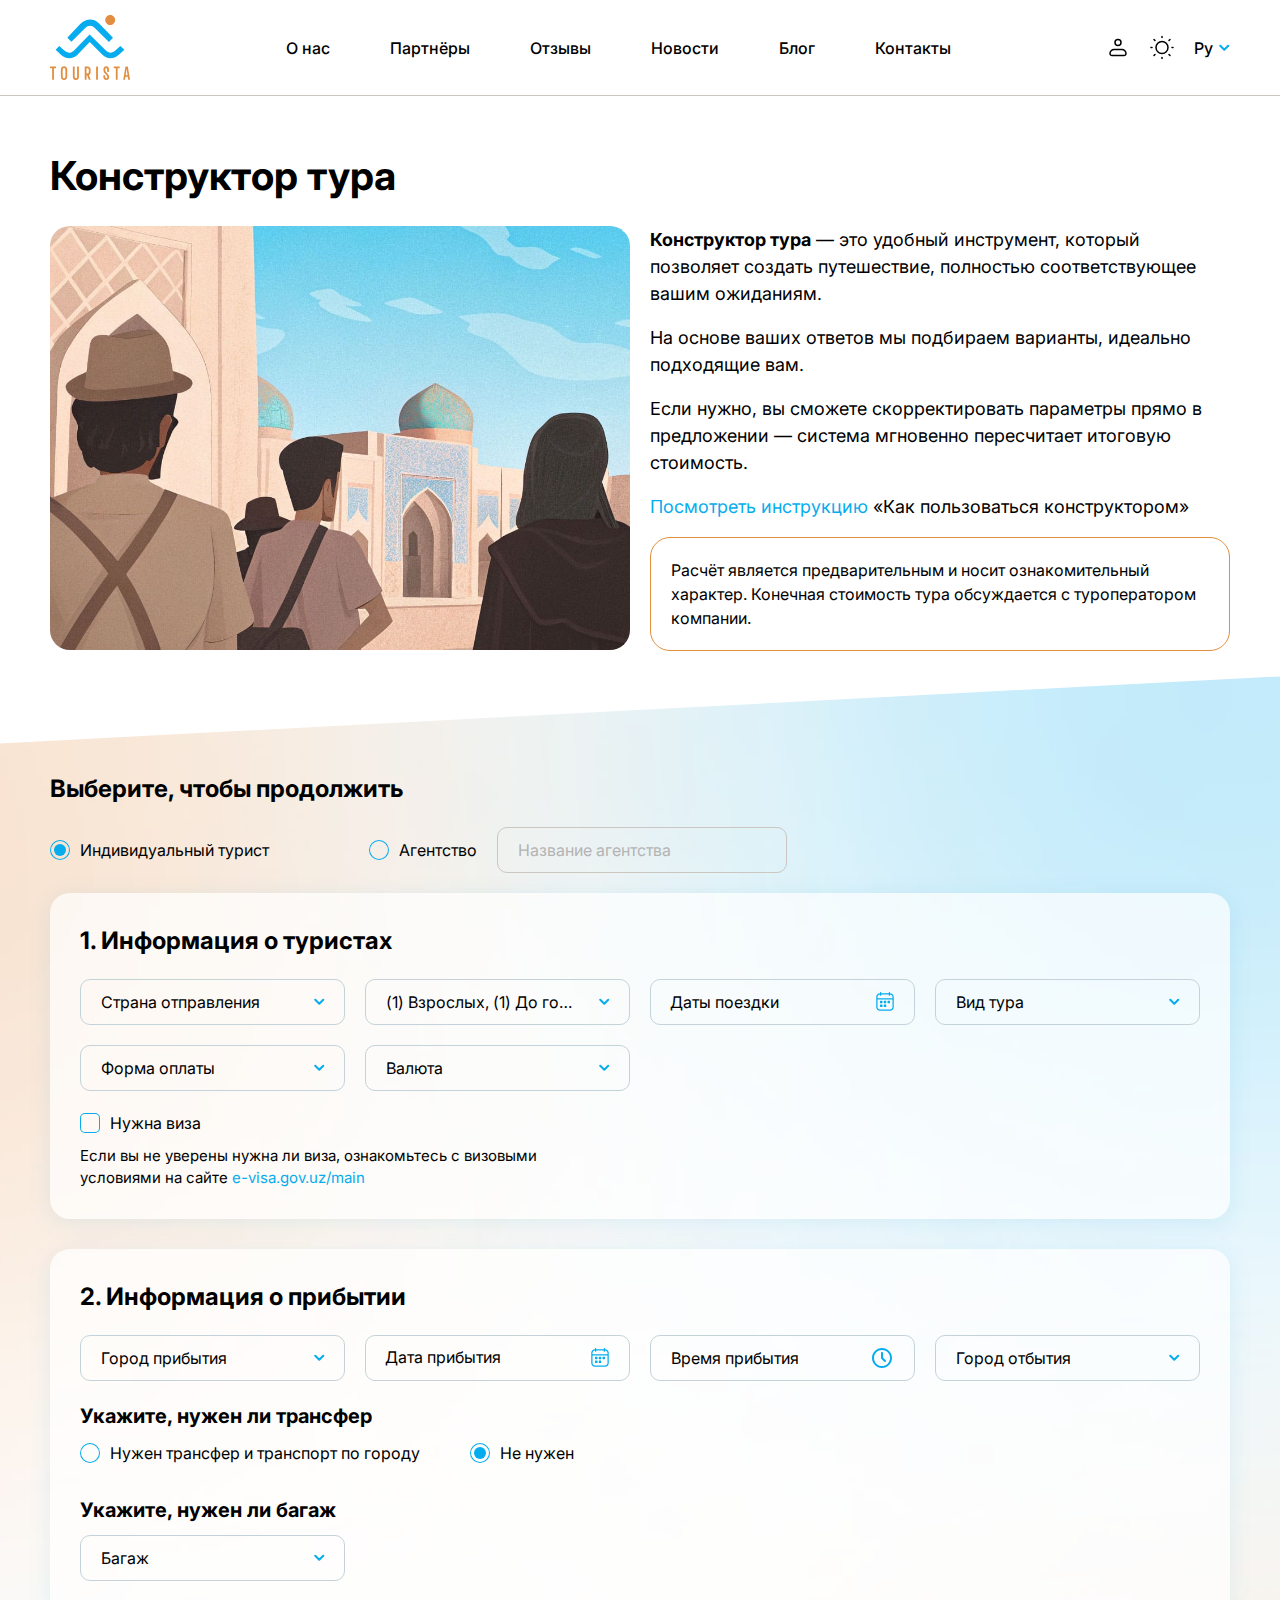
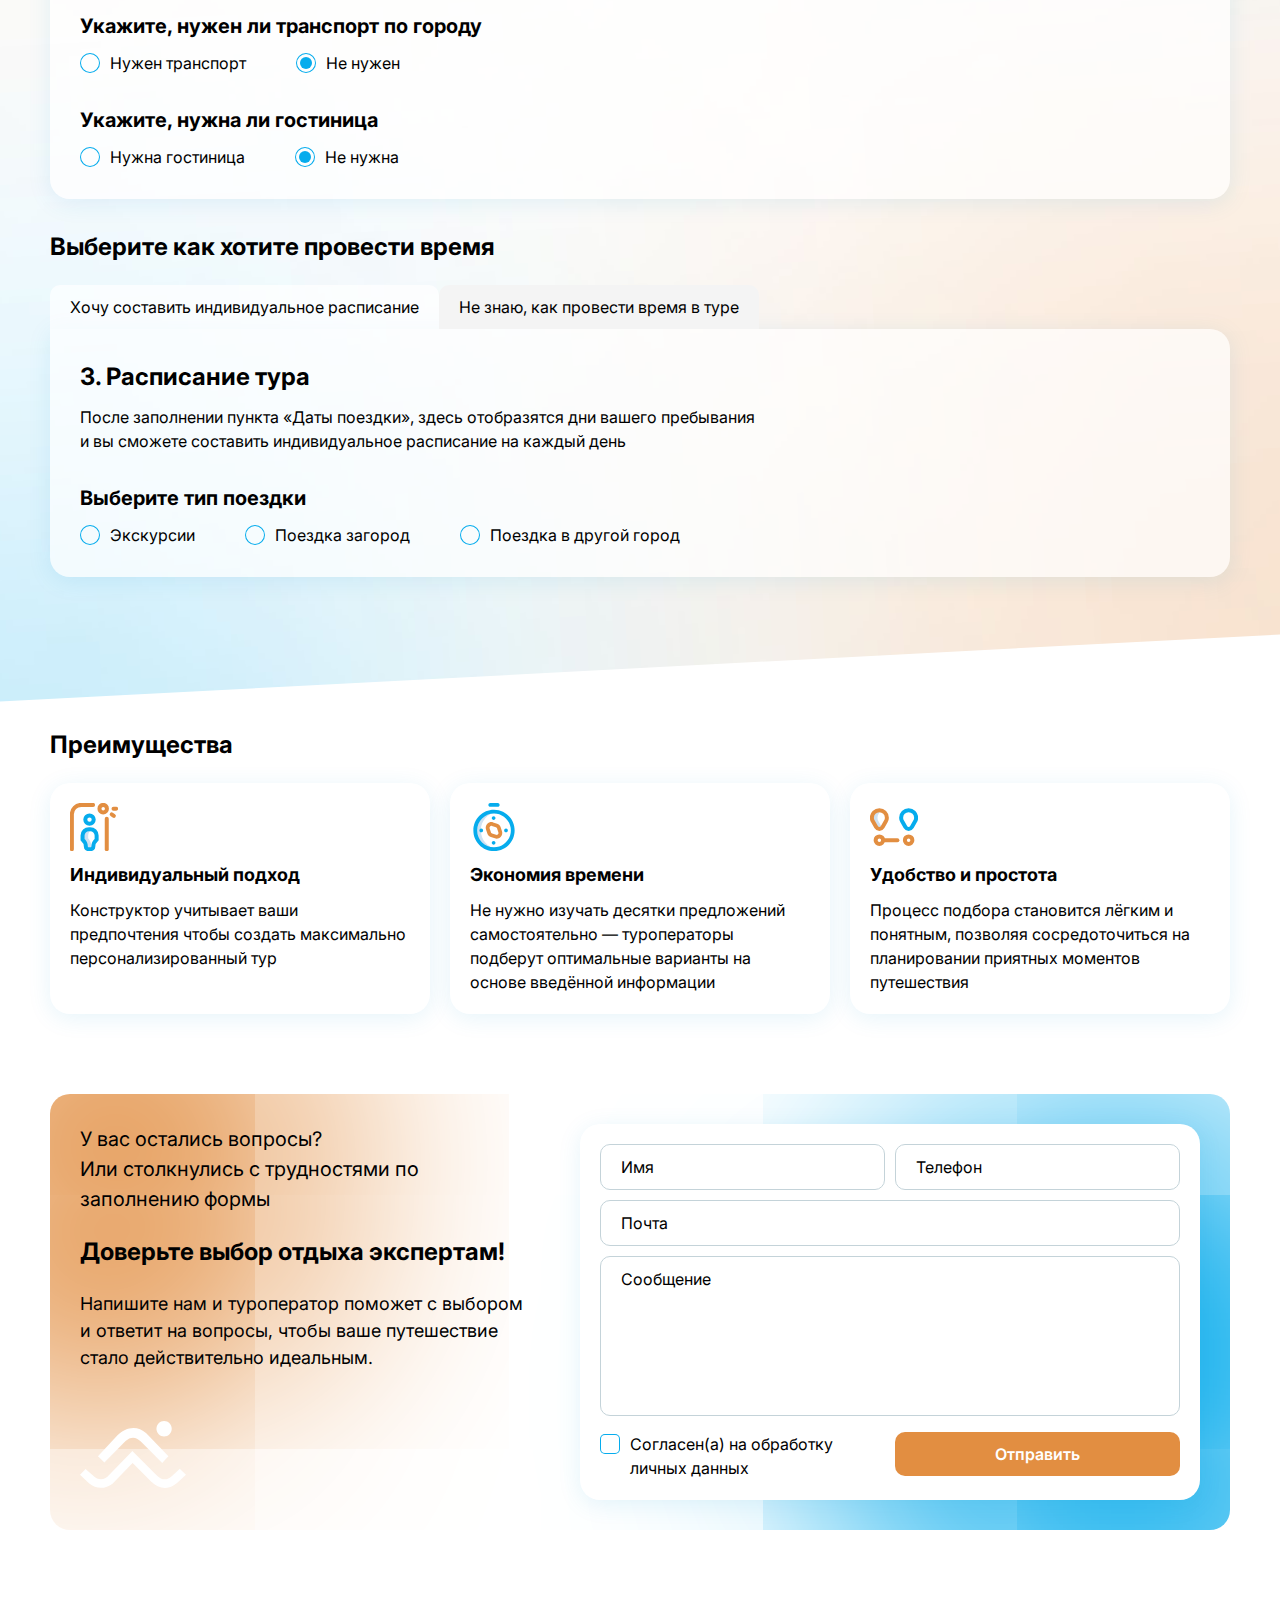
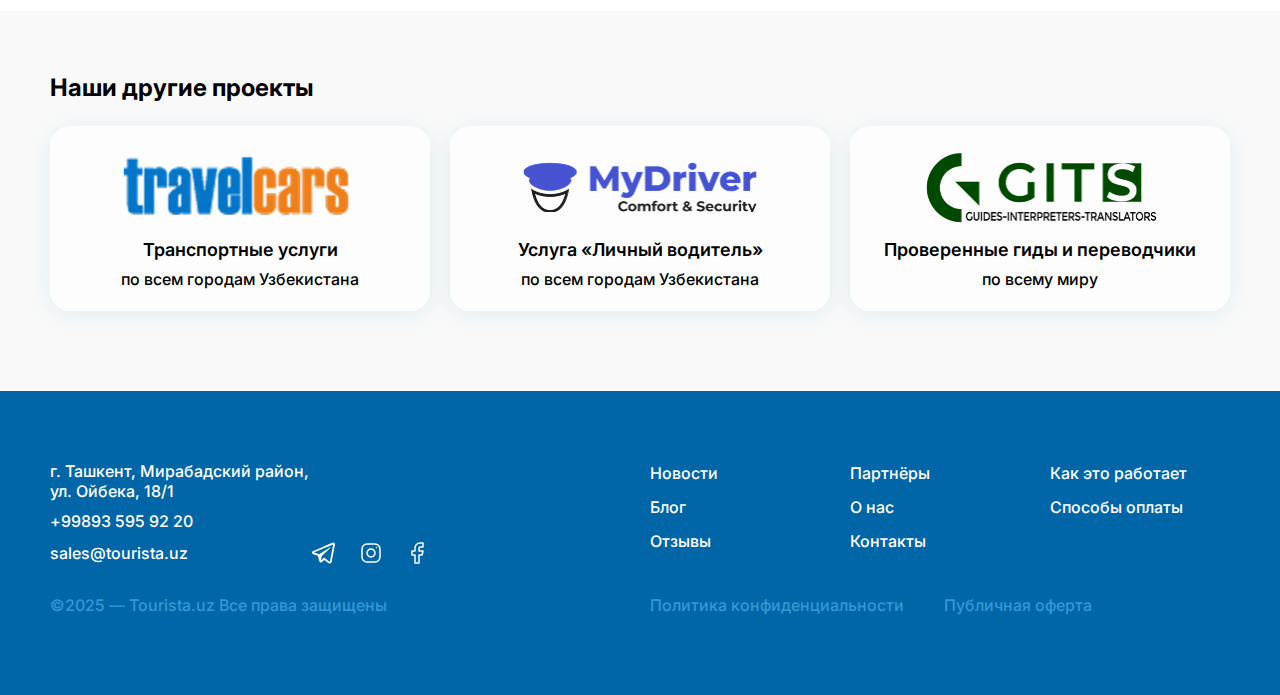
==== commit 64ff6209: "Add files via upload" ====
--- a/index.html
+++ b/index.html
@@ -11,6 +11,17 @@
     <link rel="stylesheet" href="css/lightpick.min.css" media="all">
 
     <link href="favicon.ico" rel="shortcut icon">
+
+    <script>
+        (function() {
+            let savedTheme = localStorage.getItem("theme") || "light";
+            if (savedTheme === "dark") {
+                document.documentElement.setAttribute("data-theme", "dark");
+            } else {
+                document.documentElement.removeAttribute("data-theme");
+            }
+        })();
+    </script>
 
 </head>
 
@@ -47,7 +58,7 @@
                                     <a href="#">Блог</a>
                                 </li>
                                 <li>
-                                    <a href="#">Контакты</a>
+                                    <a href="contacts.html">Контакты</a>
                                 </li>
                             </ul>
                         </nav>
@@ -174,7 +185,7 @@
                                         </div>
                                         <div class="field-list__item">
                                             <div class="select-quantity">
-                                                <input class="select-quantity__main-input" type="text">
+                                                <input class="select-quantity__main-input" type="text" value="(1) Взрослых, (1) До года, (1) 2 года, (1) 3 года">
                                                 <span class="select-quantity__placeholder-text">Количество человек</span>
                                                 <span class="select-quantity__text"></span>
                                                 <div class="select-quantity__dropdown">
@@ -391,7 +402,7 @@
                                         <div class="field-list__item">
                                             <div class="date-trip-input">
                                                 <label for="date-trip" class="date-trip-input__text">Даты поездки</label>
-                                                <input type="text" id="date-trip">
+                                                <input type="text" id="date-trip" value="">
                                             </div>
                                         </div>
                                         <div class="field-list__item">
@@ -922,7 +933,7 @@
                                             </div>
                                             <div class="field-list__item room-field disabled">
                                                 <div class="select-rooms">
-                                                    <input class="select-rooms__main-input" type="text">
+                                                    <input class="select-rooms__main-input" type="text" value="(1) Одноместный, (1) Двухместный, (1) Трехместный">
                                                     <span class="select-rooms__placeholder-text">Выберите количество</span>
                                                     <span class="select-rooms__text"></span>
                                                     <div class="select-rooms__dropdown">
